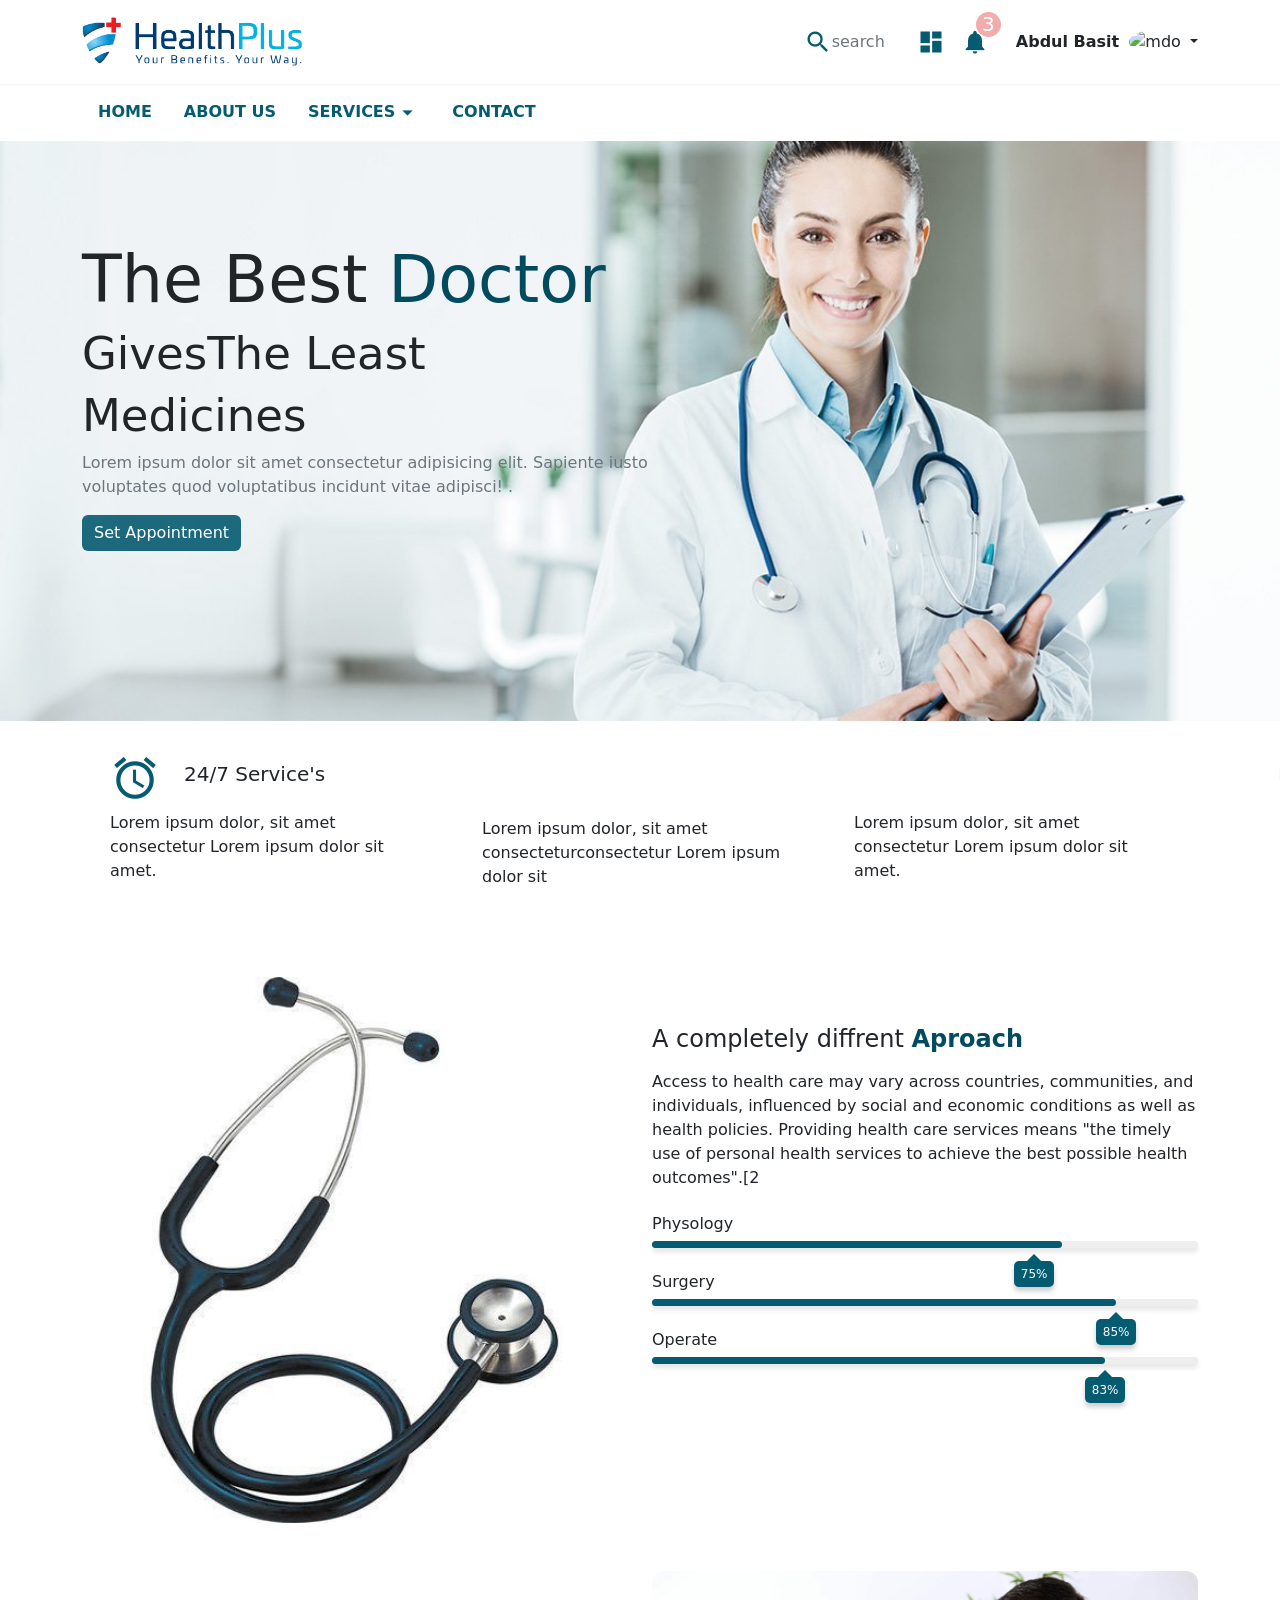
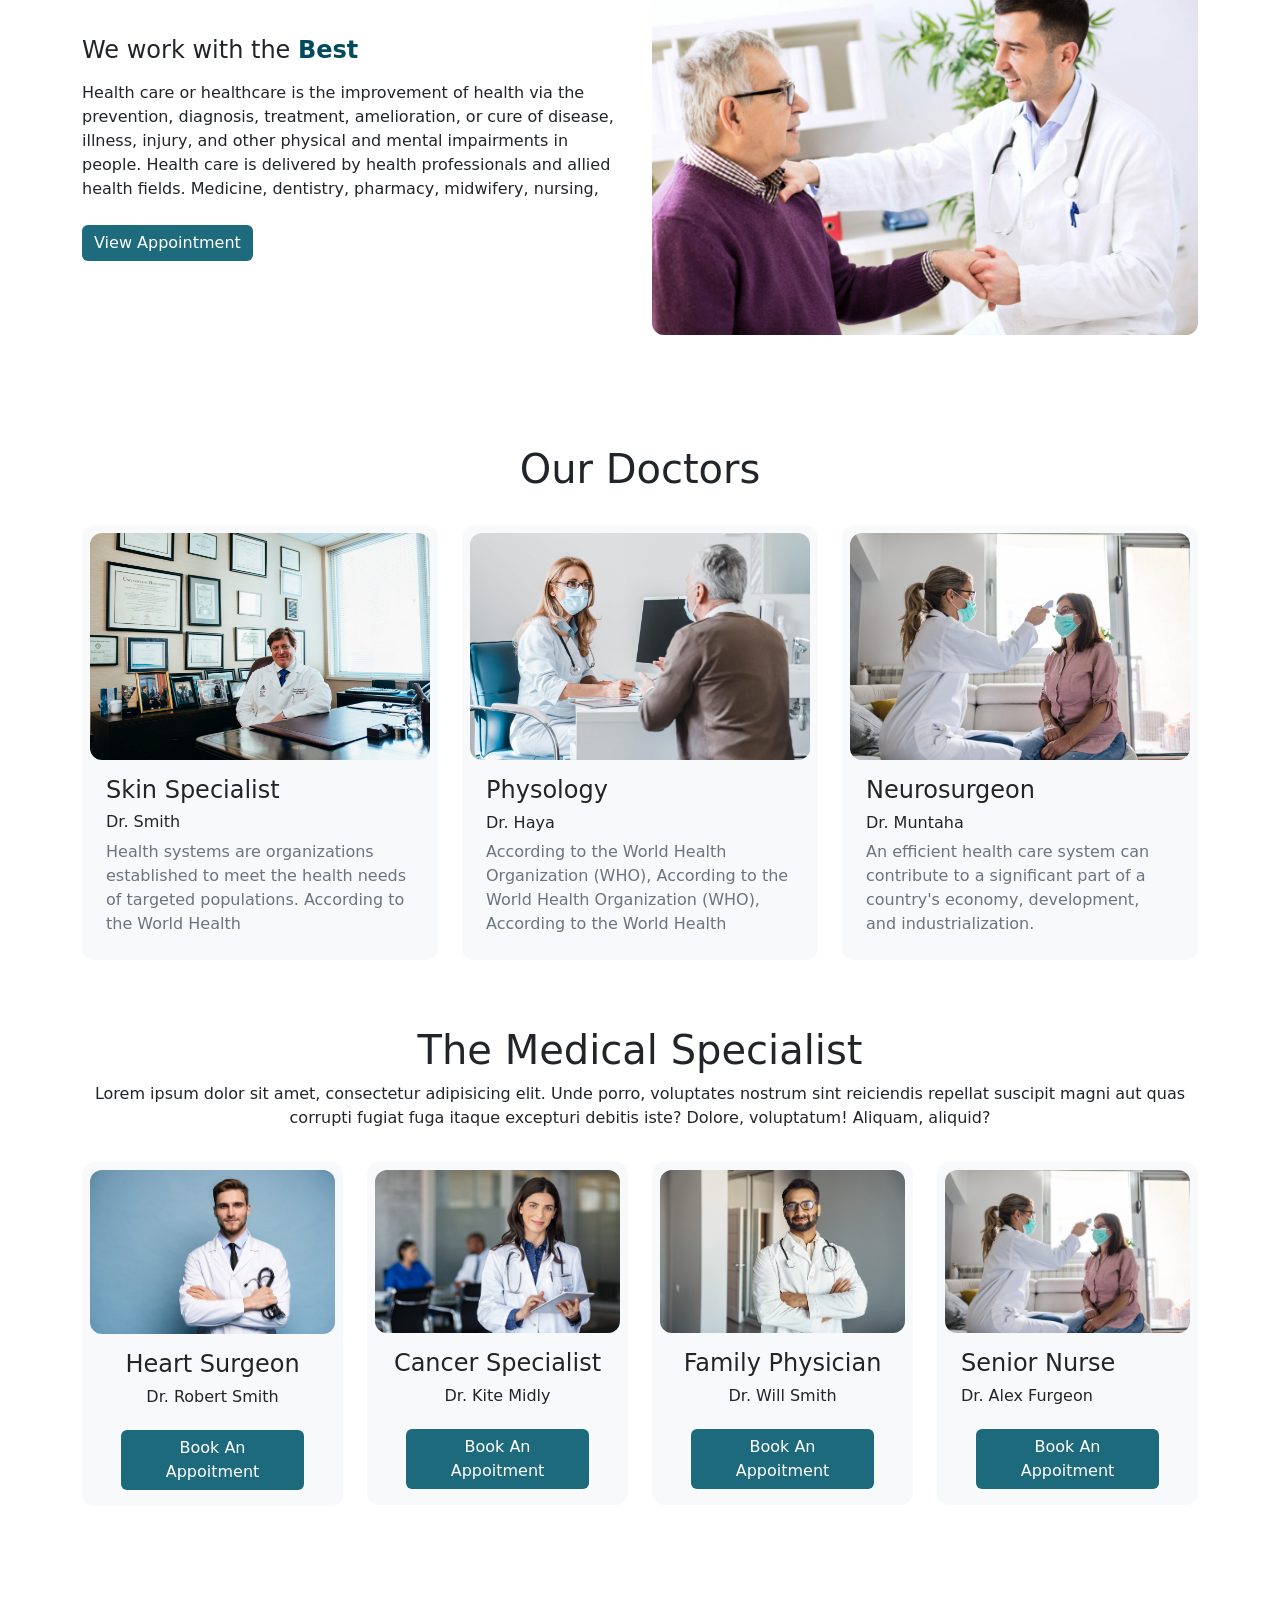
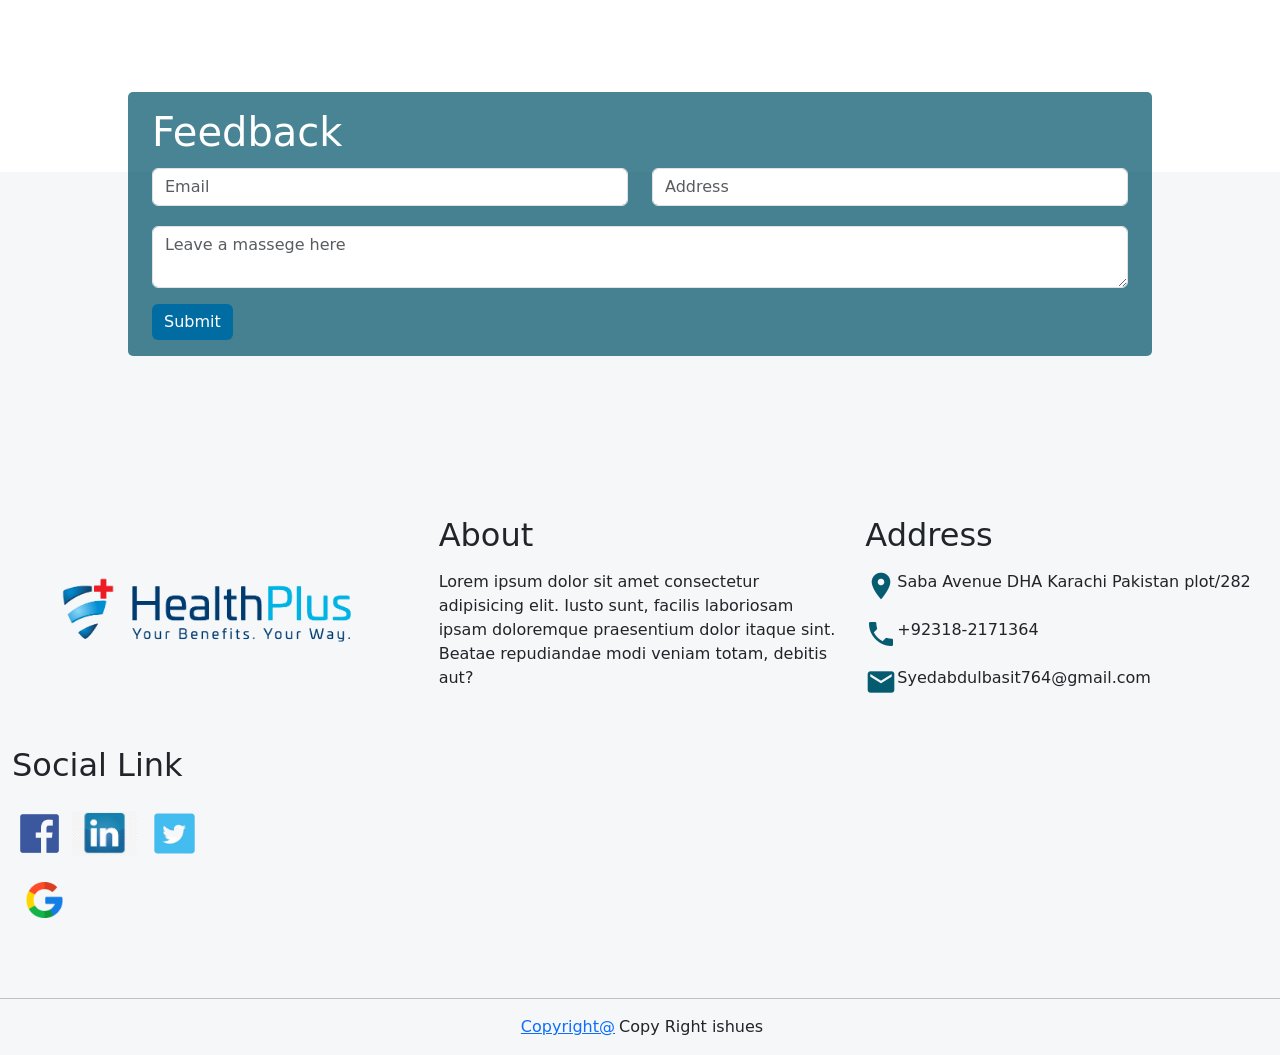
==== index.html @ 331c1147 "Add files via upload" ====
<!doctype html>
<html lang="en">

<head>
    <!-- Required meta tags -->
    <meta charset="utf-8">
    <meta name="viewport" content="width=device-width, initial-scale=1">
    <link rel="stylesheet" href="https://fonts.googleapis.com/icon?family=Material+Icons">
    <script src="https://ajax.googleapis.com/ajax/libs/jquery/3.6.0/jquery.min.js"></script>
    <!-- Bootstrap CSS -->
    <link href="https://cdn.jsdelivr.net/npm/bootstrap@5.0.2/dist/css/bootstrap.min.css" rel="stylesheet"
        integrity="sha384-EVSTQN3/azprG1Anm3QDgpJLIm9Nao0Yz1ztcQTwFspd3yD65VohhpuuCOmLASjC" crossorigin="anonymous">
    <link rel="stylesheet" href="css/index.css">
    <link rel="stylesheet" href="css/journal.css">
    <link rel="stylesheet" href="css/sidebar.css">


    <title>HealthPus</title>
    <style>
        .massege {
            position: fixed;
            /* right: 3px; */
            right: -100%;
            bottom: 3px;
            transition: 1.2s;
            box-shadow: 0 0 8px 1px rgba(0, 0, 0, 0.144);

        }
        .active{
            transition: 1.2s;
            right: 3px;
        }
       
     
        
        @media screen and (max-width: 550px) {
            .massege{
                display: none !important;
            }
            
        }
    </style>
</head>

<body>

    <div id="all_body" style="display: none;">

        <!-- notification Sidebar start -->

        <div style="z-index: 103100; top: 0%; opacity: 0.5; width: 100%; height: 100%; position: fixed; background-color: black; display: none;"
            id="overay"></div>

        <div id="mySidenav" class="sidenav">
            <div class="p-3">
                <div class="p-2 row px-0 ">
                    <div class="w-75 d-flex align-items-center">
                        <h5 class="my-0">Dr. Response Alert</h5>
                    </div>
                    <div class="w-25  d-flex  justify-content-end">
                        <i onclick="closeNav()" class="material-icons fs-3  text-secondary" style="cursor: pointer;"
                            title="Add new translation">
                            close
                        </i>
                    </div>
                </div>
                <hr>
                <div id="all_notification">


                </div>


            </div>

        </div>



        <!-- Notification sidebar end -->



        <div class="main-navbar">
            <header class="py-3 bg-white header-1">
                <div class="container">
                    <div class="row">
                        <div class="d-flex w-25 col-sm-2 align-items-center header_1 ">
                            <ul class="nav    justify-content-center mb-md-0">
                                <a href="index.html">
                                    <img src="img/logo.png" id="logo" width="230" alt="">
                                </a>
                            </ul>
                        </div>
                        <div class="w-75 justify-content-end align-items-center d-flex social-link ">
                            <ul class="nav nav-pills">
                                <li class="nav-item ">
                                    <a href="#" id="searching"
                                        class="mx-4 nav-linkd text-none d-flex align-items-center text-secondary">
                                        <i class="material-icons fs-3"> search</i>
                                        <input type="text" class="form-control"
                                            style="border: none; display: none; border-bottom: 1px solid rgba(0, 52, 68, 0.575); border-radius: 0px;"
                                            id="search" required>
                                        <span class="search-link">search</span>
                                    </a>
                                </li>
                                <li class="nav-item ">
                                    <a href="dashboard.html"
                                        class="nav-linkd mx-2  text-none d-flex align-items-center">
                                        <i class="material-icons fs-3">dashboard</i>
                                    </a>
                                </li>
                                <li class="nav-item ">
                                    <a href="#" onclick="openNav()"
                                        class="nav-linkd notifications r-border px-2 text-none d-flex align-items-center">
                                        <i class="material-icons  fs-3">notifications</i>
                                    </a>
                                </li>

                                <li class="nav-item ">
                                    <a href="#" class="nav-linkd r-border  text-none d-flex align-items-center">
                                    </a>
                                </li>
                            </ul>

                            <div class="dropdown text-end profile-img">
                                <a href="#" class="d-block link-dark text-decoration-none dropdown-toggle"
                                    id="dropdownUser1" data-bs-toggle="dropdown" aria-expanded="false">
                                    <strong class="user-name">Abdul Basit</strong>

                                    <img src="https://github.com/mdo.png" alt="mdo" width="38" height="38"
                                        class="rounded-circle">
                                </a>
                                <ul class="mt-3 dropdown-menu text-small" aria-labelledby="dropdownUser1">
                                    <li><a class="dropdown-item" href="#">Sign In</a></li>
                                    <li>
                                        <hr class="dropdown-divider">
                                    </li>
                                    <li><a class="dropdown-item" href="#">Sign out</a></li>
                                </ul>
                            </div>
                            <i class="material-icons fs-1 menu" data-bs-toggle="offcanvas"
                                data-bs-target="#offcanvasExample" aria-controls="offcanvasExample"
                                style="cursor: pointer; display: none;">menu</i>
                        </div>

                    </div>
                </div>
            </header>
        </div>

        <!-- Header 2 -->
        <div class="container " id="header_2">
            <header class="py-2 header-2 bg-white ">
                <ul class="nav">
                    <li class="nav-item"><a href="index.html" class="nav-link other-page">HOME</a></li>
                    <li class="nav-item"><a href="about.html" class="nav-link other-page">ABOUT US</a></li>
                    <ul class="mt-5 d-block dropdown-menu service-drop text-small" style=" margin: 10px 201px; ">
                        <li><a class="dropdown-item d-flex service-1" href="#">
                                <i class=" material-icons arrow_drop_down mx-2">support_agent</i> Customer Support
                            </a>
                        </li>
                        <li class="my-2"><a class="dropdown-item d-flex service-1" href="#">
                                <i class=" material-icons arrow_drop_down mx-2">diversity_3</i> Training
                            </a>
                        </li>
                        <li>
                            <hr class="dropdown-divider">
                        </li>
                        <li class="my-2"><a class="dropdown-item d-flex service-1" href="#">
                                <i class=" material-icons arrow_drop_down mx-2">bloodtype</i> Our Treatment
                            </a>
                        </li>
                    </ul>
                    <li class="nav-item" id="services"><a href="services.html"
                            class="nav-link d-flex other-page">SERVICES
                            <i class=" material-icons arrow_drop_down">arrow_drop_down</i>
                        </a></li>
                    <li class="nav-item"><a href="contact.html" class="nav-link other-page">CONTACT</a></li>
                </ul>
            </header>
        </div>
        <!-- header-2 -->



        <!-- Modal -->






          <!-- meassege -->

    <div class="card text-start massege" style="z-index: 10000; width: 495px;">
        <div class="d-flex">
            <div class="card-body">
                <div class="d-flex">
                <h4 class="w-75">Welcome.! Abdul Basit</h4>
                <i class="material-icons w-25   text-end fs-2" id="remove" style="width: 20%; cursor: pointer;">close</i>
            </div>
                <div class="d-flex my-2">
                    <h4 class="card-title " style="width: 80%;">Need help selecting a Company?</h4>
                </div>
                <p class="card-text w-75">Tell us about your project and get
                    introduced to the best companies
                    for your needs.</p>
                    <a href="services.html" class="text-decoration-none">
                <button type="button" class="d-flex get_start align-items-center btn py-0 btn-primary" >Get Started <i
                        class="material-icons text-white fs-1" >navigate_next</i></button>
                    </a>
            </div>
            <img src="img/side_dr.png" class="position-absolute"
                style="z-index: -1; bottom: 0; right: 0;" width="280" height="200" alt="">
        </div>
    </div>


    <!-- massege -->







        <!-- Offcanvas Side Bar-->
        <div class="offcanvas offcanvas-start p-0 m-0"
            style="background: white !important; width: auto; z-index: 100000 !important;" tabindex="-1"
            id="offcanvasExample" aria-labelledby="offcanvasExampleLabel">
            <!-- <div class="offcanvas-body"> -->
            <div class="offcanvas-body d-flex flex-column flex-shrink-0 m-0 text-white p-0" style="width: 280px;">

                <div class="d-flex flex-column flex-shrink-0 p-3   bg-white"
                    style="width: 280px;  height: 100vh !important;">
                    <a href="/" class="d-flex align-items-center mb-3 link-dark text-decoration-none">
                        <svg class="" width="40" height="32">
                            <use xlink:href="#bootstrap"></use>
                        </svg>
                        <img src="img/logo.png" width="200" alt="">
                    </a>
                    <hr class="bg-dark mt-0">
                    <ul class="nav nav-pills flex-column mb-auto">
                        <li class="nav-item">
                            <a href="index.html" class="d-flex align-items-center my-3 nav-link side-link link-dark"
                                aria-current="page">
                                <svg class="bi me-2" width="16" height="16">
                                    <use xlink:href="#home"></use>
                                </svg>
                                <i class="material-icons fs-2">home</i><span class="mx-3"> Home</span>
                            </a>
                        </li>
                        <li>
                            <a href="about.html" class="d-flex align-items-center my-3 nav-link side-link link-dark">
                                <svg class="bi me-2" width="16" height="16">
                                    <use xlink:href="#speedometer2"></use>
                                </svg>
                                <i class="material-icons fs-2">dashboard</i> <span class="mx-3">About Us</span>
                            </a>
                        </li>
                        <li>
                            <a href="services.html" class="d-flex align-items-center my-3 nav-link side-link link-dark">
                                <svg class="bi me-2" width="16" height="16">
                                    <use xlink:href="#table"></use>
                                </svg>
                                <i class="material-icons fs-2">note_alt</i> <span class="mx-3">Services</span>
                            </a>
                        </li>
                        <li>
                            <a href="contact.html" class="d-flex align-items-center my-3 nav-link side-link link-dark">
                                <svg class="bi me-2" width="16" height="16">
                                    <use xlink:href="#grid"></use>
                                </svg>
                                <i class="material-icons fs-2">support_agent</i> <span class="mx-3">Contact</span>
                            </a>
                        </li>


                    </ul>
                    <hr class="bg-dark">
                    <div class="dropdown">
                        <a href="#" class="d-flex align-items-center link-dark text-decoration-none dropdown-toggle"
                            id="dropdownUser2" data-bs-toggle="dropdown" aria-expanded="false">
                            <img src="https://github.com/mdo.png" alt="" width="32" height="32"
                                class="rounded-circle me-2">
                            <strong>Abdul Basit</strong>
                        </a>
                        <ul class="dropdown-menu text-small shadow" aria-labelledby="dropdownUser2">
                            <li><a class="dropdown-item" href="#">Sign in</a></li>
                            <li>
                                <hr class="dropdown-divider">
                            </li>
                            <li><a class="dropdown-item" href="#">Sign out</a></li>
                        </ul>
                    </div>
                </div>

            </div>

        </div>







        <!-- <div class="container"> -->
        <div id="home-banner" class="d-flex ">
            <!-- <img src="img/home-bg.png" class="w-100" alt=""> -->
            <div class="container">
                <div class="w-50 mt-5  position-absolute text-heading">
                    <h1>The Best <span>Doctor</span></h1>
                    <h2>GivesThe Least</h2>
                    <h2>Medicines</h2>
                    <p class="text-secondary">Lorem ipsum dolor sit amet consectetur adipisicing elit. Sapiente iusto
                        voluptates quod
                        voluptatibus incidunt vitae adipisci! .</p>
                    <a href="appointment.html">
                        <button class="btn btn-primary">Set Appointment</button>
                    </a>
                </div>
            </div>
        </div>



        <!-- Services Suggested -->
        <div class="container">
            <div class="row py-3 m-0">
                <div class="col-md-4">
                    <div class="card p-3 text-start">
                        <div class="d-flex align-items-center ">
                            <i class="material-icons ">alarm</i>
                            <h5 class="mx-4">24/7 Service's</h5>
                        </div>
                        <p class="card-text my-2">Lorem ipsum dolor, sit amet consectetur Lorem ipsum dolor sit amet.
                        </p>
                    </div>
                </div>
                <div class="col-md-4">
                    <div class="card p-3 text-start">
                        <div class="d-flex align-items-center ">
                            <i class="material-icons ">medical_services</i>
                            <h5 class="mx-4">Care Service's</h5>
                        </div>
                        <p class="card-text my-2">Lorem ipsum dolor, sit amet consecteturconsectetur Lorem ipsum dolor
                            sit
                        </p>

                    </div>
                </div>
                <div class="col-md-4">
                    <div class="card p-3 text-start">
                        <div class="d-flex align-items-center ">
                            <i class="material-icons ">vaccines</i>
                            <h5 class="mx-4">Emergancy</h5>
                        </div>
                        <p class="card-text my-2">Lorem ipsum dolor, sit amet consectetur Lorem ipsum dolor sit amet.
                        </p>
                    </div>
                </div>
            </div>



            <!-- 2nd Heading page` -->
            <div class="row my-5">
                <div class="col-md-6">
                    <img src="img/tool_1.jpg" width="100%" alt="">
                </div>
                <div class="col-md-6 my-auto mt-5">
                    <h4>A completely diffrent <b style="color: rgb(2, 75, 94);">Aproach</b></h4>
                    <p class="my-3">Access to health care may vary across countries, communities, and individuals, influenced by social and economic conditions as well as health policies. Providing health care services means "the timely use of personal health services to achieve the best possible health outcomes".[2</p>

                    <!-- Bar_1 -->
                    <h6 class="mt-4">Physology</h6>
                    <div class="progress-container " data-percentage='70'>
                        <div class="progress"></div>
                        <div class="percentage">75%</div>
                    </div>

                    <!-- Bar_2 -->
                    <h6 class="mt-4">Surgery</h6>
                    <div class="progress-container" data-percentage='70'>
                        <div class="progress progress-1"></div>
                        <div class="percentage percentage-1">85%</div>
                    </div>

                    <!-- Bar_3 -->
                    <h6 class="mt-4">Operate</h6>
                    <div class="progress-container progress-3" data-percentage='70'>
                        <div class="progress progress-2"></div>
                        <div class="percentage percentage-2">83%</div>
                    </div>

                </div>
            </div>


            <div class="row my-3">
                <div class="col-md-6 my-auto">
                    <h4>We work with the <b style="color: rgb(2, 75, 94);">Best</b></h4>
                    <p class="my-3">Health care or healthcare is the improvement of health via the prevention, diagnosis, treatment, amelioration, or cure of disease, illness, injury, and other physical and mental impairments in people. Health care is delivered by health professionals and allied health fields. Medicine, dentistry, pharmacy, midwifery, nursing, </p>
                    <button type="button" class="btn btn-primary my-2">View Appointment</button>
                </div>
                <div class="col-md-6">
                    <img src="img/img_1.jpg" class="border-radius" width="100%" alt="">
                </div>
            </div>


            <!-- Our Doctor Section Card -->
            <div style="margin-top: 110px;">
                <div class="mt-5 mb-3">
                    <h1 class="text-center">Our Doctors</h1>
                </div>
                <div class="row">
                    <div class="col-md-4">
                        <div class="card my-3 text-start border-radius p-2  bg-light">
                            <img class="card-img-top border-radius" src="img/doctor-1.jpeg" alt="Title">
                            <div class="card-body">
                                <h4 class="card-title">Skin Specialist</h4>
                                <h6>Dr. Smith</h6>
                                <p class="card-text p-0 m-0 text-secondary">Health systems are organizations established to meet the health needs of targeted populations. According to the World Health</p>

                            </div>
                        </div>
                    </div>

                    <div class="col-md-4">
                        <div class="card my-3 text-start border-radius p-2  bg-light">
                            <img class="card-img-top border-radius" src="img/doctor-2.jpeg" alt="Title">
                            <div class="card-body">
                                <h4 class="card-title">Physology</h4>
                                <h6>Dr. Haya</h6>
                                <p class="card-text p-0 m-0 text-secondary"> According to the World Health Organization (WHO), According to the World Health Organization (WHO), According to the World Health </p>

                            </div>
                        </div>
                    </div>

                    <div class="col-md-4">
                        <div class="card my-3 text-start border-radius p-2  bg-light">
                            <img class="card-img-top border-radius" src="img/doctor-3.jpeg" alt="Title">
                            <div class="card-body">
                                <h4 class="card-title">Neurosurgeon</h4>
                                <h6>Dr. Muntaha</h6>
                                <p class="card-text p-0 m-0 text-secondary">An efficient health care system can contribute to a significant part of a country's economy, development, and industrialization.  </p>
                            </div>
                        </div>
                    </div>


                </div>
            </div>
            <!-- Services Suggested -->

            <!-- About Us -->




            <!-- Our Doctor Section Card -->
            <div style="margin-top: 50px;">
                <div class="mt-5 mb-3">
                    <h1 class="text-center">The Medical Specialist</h1>
                    <p class="text-center">Lorem ipsum dolor sit amet, consectetur adipisicing elit. Unde porro,
                        voluptates
                        nostrum sint reiciendis repellat suscipit magni aut quas corrupti fugiat fuga itaque excepturi
                        debitis iste? Dolore, voluptatum! Aliquam, aliquid?</p>
                </div>
                <div class="row  mt-0">
                    <div class="col-lg-3">
                        <div class="card my-3 text-start border-radius p-2  bg-light">
                            <img class="card-img-top border-radius" src="img/doctor-4.jpeg" alt="Title">
                            <div class="card-body text-center">
                                <h4 class="card-title">Heart Surgeon</h4>
                                <h6>Dr. Robert Smith</h6>
                            </div>
                            <div class="text-center mb-2">
                                <a href="appointment.html">
                                    <button type="button" class="btn btn-primary w-75">Book An Appoitment</button>
                                </a>
                            </div>
                        </div>
                    </div>

                    <div class="col-lg-3">
                        <div class="card my-3 text-start border-radius p-2  bg-light">
                            <img class="card-img-top border-radius" src="img/doctor-5.jpeg" alt="Title">
                            <div class="card-body text-center">
                                <h4 class="card-title">Cancer Specialist</h4>
                                <h6>Dr. Kite Midly</h6>
                            </div>
                            <div class="text-center mb-2">
                                <a href="appointment.html">
                                    <button type="button" class="btn btn-primary w-75">Book An Appoitment</button>
                                </a>
                            </div>
                        </div>
                    </div>

                    <div class="col-lg-3">
                        <div class="card my-3 text-start border-radius p-2  bg-light">
                            <img class="card-img-top border-radius" src="img/doctor-6.jpeg" alt="Title">
                            <div class="card-body text-center">
                                <h4 class="card-title">Family Physician</h4>
                                <h6>Dr. Will Smith</h6>
                            </div>
                            <div class="text-center mb-2">
                                <a href="appointment.html">
                                    <button type="button" class="btn btn-primary w-75">Book An Appoitment</button>
                                </a>
                            </div>
                        </div>
                    </div>

                    <div class="col-lg-3">
                        <div class="card my-3 text-start border-radius p-2  bg-light">
                            <img class="card-img-top border-radius" src="img/doctor-3.jpeg" alt="Title">
                            <div class="card-body">
                                <h4 class="card-title">Senior Nurse</h4>
                                <h6>Dr. Alex Furgeon</h6>
                            </div>
                            <div class="text-center mb-2">
                                <a href="appointment.html">
                                    <button type="button" class="btn btn-primary w-75">Book An Appoitment</button>
                                </a>
                            </div>
                        </div>
                    </div>

                </div>
            </div>
            <!-- Services Suggested -->


        </div>



        <!-- footer -->

        <footer>
            <div class=" px-0 py-0 mt-5 bg-light footer" id="hanging-icons">
                <div id="feedback">
                    <div class="card feedback text-start  px-2">
                        <div class="card-body">
                            <h1 class="text-white">Feedback</h1>
                            <form>
                                <div class="mb-3 row">
                                    <div class="col-sm-6">

                                        <input type="email" class="my-1 form-control" placeholder="Email"
                                            id="exampleInputEmail1" aria-describedby="emailHelp">
                                    </div>
                                    <div class="col-sm-6">

                                        <input type="email" class="my-1 form-control" placeholder="Address"
                                            id="exampleInputEmail1" aria-describedby="emailHelp">
                                    </div>

                                </div>
                                <div class="mb-3">
                                    <textarea class="form-control" placeholder="Leave a massege here"
                                        id="floatingTextarea"></textarea>
                                </div>

                                <button type="submit" class="btn btn-primary"
                                    style="background-color: rgb(1, 108, 161);">Submit</button>
                            </form>
                        </div>
                    </div>
                </div>
                <div class="row g-4 m-0 py-5 row-cols-1 row-cols-lg-3">
                    <div class="col-md-3 d-flex align-items-center justify-content-center">
                        <div class=" text-center">
                            <img src="img/logo.png" width="75%" alt="">
                        </div>
                    </div>

                    <div class="col-md-3  d-flex align-items-start">
                        <div class="">
                            <h2 class="py-2">About</h2>
                            <p>Lorem ipsum dolor sit amet consectetur adipisicing elit. Iusto sunt, facilis laboriosam
                                ipsam
                                doloremque praesentium dolor itaque sint. Beatae repudiandae modi veniam totam, debitis
                                aut?
                            </p>
                        </div>
                    </div>
                    <div class="col-md-3 d-flex align-items-start">

                        <div class="">
                            <h2 class="py-2">Address</h2>
                            <p class="d-flex "><i class="material-icons fs-2 ">location_on</i> Saba Avenue
                                DHA Karachi Pakistan plot/282</p>
                            <p class="d-flex "><i class="material-icons fs-2 ">call</i> +92318-2171364</p>
                            <p class="d-flex "><i class="material-icons fs-2 ">mail</i>Syedabdulbasit764@gmail.com</p>
                        </div>
                    </div>
                    <div class="col-md-3 d-flex align-items-start">

                        <div class="">
                            <h2 class="py-2">Social Link</h2>
                            <div>
                                <a class="text-decoration-none" href="https://www.facebook.com">
                                    <img src="img/facebook.png" width="55" alt="">
                                </a>
                                <a class="text-decoration-none" href="https://www.facebook.com">
                                    <img src="img/link.png" width="65" alt="">
                                </a>
                                <a class="text-decoration-none" href="https://www.facebook.com">
                                    <img src="img/twitter.png" width="65" alt="">
                                </a>
                            </div>
                            <div class="my-3">

                                <a class="text-decoration-none" href="https://www.facebook.com">
                                    <img src="img/google.png" width="65" alt="">
                                </a>
                            </div>
                        </div>
                    </div>
                </div>
                <hr>
                <div class="container d-flex align-items-center justify-content-center">
                    <a href="" class="mb-3 mx-1 d-flex align-items-center justify-content-center">
                        Copyright@
                    </a>

                    <p>Copy Right ishues</p>
                </div>
            </div>
        </footer>

    </div>

    <div class="spinner">
        <div class="spinner-border text-info" role="status">
        </div>
        <!-- <span class="fs-5 text-secondary mx-2">Loading...</span> -->
    </div>


    <script src="script/sidebar.js"></script>

    <!-- Option 1: Bootstrap Bundle with Popper -->
    <script src="https://cdn.jsdelivr.net/npm/bootstrap@5.0.2/dist/js/bootstrap.bundle.min.js"
        integrity="sha384-MrcW6ZMFYlzcLA8Nl+NtUVF0sA7MsXsP1UyJoMp4YLEuNSfAP+JcXn/tWtIaxVXM"
        crossorigin="anonymous"></script>
    <script src="script/navbar.js"></script>


</body>


<script>


    setInterval(() => {
        $('.spinner').hide();
        $('#all_body').show();
    }, 900);

    let obj = [
        {
            subject: 'Science of Sleep',
            date: 'Today',
            dsc: `how it determines our mental and physical health. It explores the neuroscience of sleep and
                            cultural, social, and political aspects of how people view sleep and are affected by sleep.`
        },
        {
            subject: 'Dosage Use',
            date: '20/08/2022',
            dsc: `
                            The dose of this medicine will be different for different patients. Follow your doctor's orders or the directions on the label. The following information includes only the average doses`
        },
        {
            subject: 'Body Pain',
            date: '25/05/2022',
            dsc: `  Take this medication by mouth as directed by your doctor, usually every 6 hours. If you have stomach upset while taking this medication, take it with food or milk.`
        }
    ]


    let counter = 1;
    for (let i = 0; i < obj.length; i++) {
        const element = obj[i];



        let notification_html = `
    <div class="mt-3" id='noti-${counter}'>
                <div  class="border text-left w-100 radius-10 notification-card my-2" >
                    <div class="">
                        <div class="row px-3 mt-2  text-secondary" style="font-size: 18px !important;">
                            <div class="w-75">
                                <small class="">${element.subject}</small>
                            </div>

                            <div class="w-25  d-flex justify-content-end align-items-center">


                                <i class="material-icons mk-pointer" id='noti1-${counter}' style="font-size: 18px;">cancel</i>
                            </div>
                        </div>
                        <small class="mx-3 mt-1 font-size text-secondary">${element.date}</small>
                    </div>
                    <div class="card-body py-3 pt-2 my-0">
                        <p class="card-text" style="    font-size: 12px !important;">${element.dsc}
                        </p>
                        <p class='m-0 p-0'>Go to page</p>
                    </div>
                </div>
            </div>
    
    `

        document.getElementById('all_notification').innerHTML += notification_html

        counter++;
    }

    let inter = setInterval(() => {
    $('.massege').addClass('active')
}, 5000    );
$('#remove').click(function () {
    $('.massege').removeClass('active')
    clearInterval(inter)
})


    $('#searching').click(function () {
        $('#search').show(150);
    });


</script>

</html>
---- css/index.css ----
.color{
    background-color:rgba(0, 44, 54, 0.753) ;
    color: rgba(1, 53, 66, 0.753);
}
.nav-linked{
    text-decoration: none;
}

 .main-navbar{
    position: sticky;
    top: -0px;
    z-index: 10000 !important;
    transition: 0.2s;
    box-shadow: 0 0 2px 1px rgb(243, 240, 240);
}

#header_3{
    position: sticky;
    top: 60px;
    /* z-index: 10000 !important; */
    transition: 0.2s;
}




.text-none{
    text-decoration: none !important;
}

.user-name{
    margin-left: 19px;
    margin-right: 5px;
}
.material-icons{
    color: rgb(5, 91, 112);
    font-size: 50px;
}
.dropdown-item:active{
    background-color: rgba(5, 91, 112, 0.753);
}
.header-2 ul{
    display: flex;
    /* justify-content: space-evenly !important; */
}

.arrow_drop_down{
    font-size: 25px;
}


.other-page{
    color: rgb(5, 91, 112) !important;
    font-weight: 600;
}

.service-drop{
    border-top: 5px solid rgb(5, 91, 112);
    visibility: hidden;
}
.service-1:active .material-icons{
    color: rgb(2, 36, 44);
}


.header-had{
    color: rgb(5, 7, 7);
}
.dropdown{
    z-index: 1000000 !important;
}


/* home banner css */


#home-banner{
    height: 580px;
    /* background: url(linear-gradient(white, rgba(255, 255, 255, 0) ../img/home-bg.png) no-repeat center; */
    background: url(../img/home-bg.png) no-repeat center;
    background-size: cover;
}
#home-banner div h1 span{
    color:  rgb(2, 75, 94);
    font-size: 65px;
}
#home-banner div h1 {
    /* color:  rgb(2, 75, 94); */
    font-size: 65px;
}
#home-banner div h2 {
    /* color:  rgb(2, 75, 94); */
    font-size: 45px;
}
.text-heading{
    margin-top: 100px !important;
}
.btn-primary{
    background-color: rgba(5, 91, 112, 0.897);
    border: none;
}
.btn-primary:hover{
    background-color: rgb(5, 91, 112);
}
.btn-primary:focus{
    background-color: rgb(5, 91, 112);
    box-shadow: 0 0 0 3px rgba(5, 91, 112, 0.356) !important;
}



/* card css */
.card{
    border: none;
}


/* progress bar css` */

.progress-container {
    box-shadow: 0 4px 5px rgb(0, 0, 0, 0.1)
  }
  
  .progress-container, .progress {
    background-color: #eee;
    border-radius: 5px;
    position: relative;
    height: 7px;
    width: 100%
  }
  
  .progress {
    background-color: rgb(5, 91, 112);
    width: 75%;
    transition: width 0.4s linear;
  }
  
  .percentage {
    background-color: rgb(5, 91, 112);
    border-radius: 5px;
    box-shadow: 0 4px 5px rgb(0, 0, 0, 0.2);
    color: #fff;
    font-size: 12px;
    padding: 4px;
    position: absolute;
    top: 20px;
    left: 70%;
    transform: translateX(-50%);
    width: 40px;
    text-align: center;
    transition: left 0.4s linear;
  }

  .percentage-1{
    /* width: 85%; */
    left: 85%;
  }
  .progress-1{
    width: 85%;
  }

  .percentage-2{
    /* width: 85%; */
    left: 83%;
  }
  .progress-2{
    width: 83%;
  }
  
  .percentage::after {
    background-color: rgb(5, 91, 112);
    content: '';
    position: absolute;
    top: -5px;
    left: 50%;
    transform: translateX(-50%) rotate(45deg);
    height: 10px;
    width: 10px;
    z-index: -1;
  }


  /* our doctor css */
  .see-detail{
      text-decoration: none;
      color: rgb(2, 75, 94);
  }
  .see-detail:hover{
    text-decoration: none;
    color: rgba(2, 76, 94, 0.795);
  }
  .see-detail i{
      font-size: 25px;
      color: rgba(2, 76, 94, 0.795);
  }

  /* .video css */






/* navbr media querry */
@media screen and (max-width: 993px) {
    .menu{
        display: block !important;
        font-size: 50px !important;
    }
    #header_2{
        display: none !important;
    }
    .header_1{
        flex-wrap: nowrap;
    }
    .profile-img{
        display: none !important;
    }
    .r-border{
        border-right: none;
    }
}

@media screen  and (max-width: 603px){
    .text-heading{
        width: 100% !important;
        /* background-color: red; */
    }
    .text-heading h1{
        font-size: 35px !important
       }
       .text-heading h1 span{
        font-size: 35px !important
       }
       .text-heading h2{
        font-size: 35px !important
       }
}

@media screen and (max-width: 800px) {
    #logo{
        width: 200px;
        /* height: 100px; */
    }
}

@media screen and (max-width: 575px) {

  .bg-success{
      width: 80%;
  }
  .search-link{
      display: none;
  }
  #logo{
    width: 150px !important;
    /* height: 100px; */
}
}
---- css/journal.css ----
.border-radius{
    border-radius: 12px;
}
.font-size{
    font-size: 10px;
}
.color{
    background-color:rgba(0, 44, 54, 0.753) ;
    color: rgba(1, 53, 66, 0.753);
}
.nav-linked{
    text-decoration: none;
}

 .main-navbar{
    position: sticky;
    top: -0px;
    z-index: 10000 !important;
    transition: 0.2s;
    box-shadow: 0 0 2px 1px rgb(243, 240, 240);
}

#header_3{
    position: sticky;
    top: 60px;
    /* z-index: 10000 !important; */
    transition: 0.2s;
}




.text-none{
    text-decoration: none !important;
}

.user-name{
    margin-left: 19px;
    margin-right: 5px;
}
.material-icons{
    color: rgb(5, 91, 112);
    font-size: 50px;
}
.dropdown-item:active{
    background-color: rgba(5, 91, 112, 0.753);
}
.header-2 ul{
    display: flex;
    /* justify-content: space-evenly !important; */
}

.arrow_drop_down{
    font-size: 25px;
}


.other-page{
    color: rgb(5, 91, 112) !important;
    font-weight: 600;
}

.service-drop{
    border-top: 5px solid rgb(5, 91, 112);
    visibility: hidden;
}
.service-1:active .material-icons{
    color: rgb(2, 36, 44);
}


.header-had{
    color: rgb(5, 7, 7);
}
.dropdown{
    z-index: 1000000 !important;
}

/* Side bar css */

.nav-link{
    font-weight: 600;
}

.side-link:focus{
    background-color: rgba(5, 91, 112, 0.548) !important;
    color: white;
}
.side-link:hover{
    background-color: rgba(128, 128, 128, 0.281);
}
.color-1{
    color: rgb(2, 75, 92);
}

.btn-primary{
    background-color: rgba(5, 91, 112, 0.897);
    border: none;
}
.btn-primary:hover{
    background-color: rgb(5, 91, 112);
}
.btn-primary:focus{
    background-color: rgb(5, 91, 112);
    box-shadow: 0 0 0 3px rgba(5, 91, 112, 0.356) !important;
}

.spinner{
    height: 100vh;
    width: 100%;
    display: flex;
    justify-content: center;
    align-items: center;
}

#search:focus{
    box-shadow: 0 0 0 0;
}

.spinner .spinner-border{
   color: rgb(5, 91, 112) !important;
}

/* footer css */
.footer{
    margin-top: 250px !important;
    background-color: rgba(242, 245, 247, 0.76) !important;
}
#feedback {
    position: relative;
    bottom: 80px; 
    
}
.feedback{
    border-radius: 0px;
}
#feedback .card{
    background-color: rgba(0, 84, 105, 0.719) !important;
    width: 80%;
    margin: 0 auto;
    border-radius: 5px;
}

.notifications::after{
    content: '3';
    width: 25px;
    margin-bottom: 35px;
    display: flex;
    align-items: center;
    justify-content: center;
    border-radius: 50%;
    margin-left: 15px;
    height: 25px;
    background-color: rgba(230, 81, 81, 0.473);
    position: absolute;
    /* right: 0; */

    font-size: 20px;
    color: rgb(255, 255, 255);
    font-weight: 500;
    
}

/* navbr media querry */
@media screen and (max-width: 993px) {
    .menu{
        display: block !important;
        font-size: 50px !important;
    }
    #header_2{
        display: none !important;
    }
    .header_1{
        flex-wrap: nowrap;
    }
    .profile-img{
        display: none !important;
    }
    .r-border{
        border-right: none;
    }
}

@media screen and (max-width: 800px) {
    #logo{
        width: 200px;
        /* height: 100px; */
    }
}

@media screen and (max-width: 575px) {

  .bg-success{
      width: 80%;
  }
  .search-link{
      display: none;
  }
  #logo{
    width: 150px !important;
    /* height: 100px; */
}
}

@media screen and (max-width: 768px) {
    #searching{
        display: none !important;
    }
}
---- css/sidebar.css ----
.sidenav {
  height: 100%;
  z-index: 100000000 !important;
  width: 0;
  position: fixed;
  z-index: 10000;
  top: 0;
  right: 0;
  background-color: rgb(255, 255, 255);
  overflow-x: hidden;
  transition: 0.3s;
}

.sidenav a {
  padding: 8px 8px 8px 32px;
  text-decoration: none;
  font-size: 25px;
  color: #818181;
  display: block;
}

.sidenav a:hover {
  color: #f1f1f1;
}

.sidenav .closebtn {
  position: absolute;
  top: 0;
  right: 25px;
  font-size: 36px;
  margin-left: 50px;
}

@media screen and (max-height: 450px) {
  .sidenav {
    padding-top: 15px;
  }
  .sidenav a {
    font-size: 18px;
  }
}

.radius-10 {
  border-radius: 10px;
}

.mk-pointer {
  cursor: pointer;
}

.notification-card {
  transition-duration: 0.25s;
}

.notification-card:hover {
  transition-duration: 0.25s;
  background-color: #fafafa;
  cursor: pointer;
}
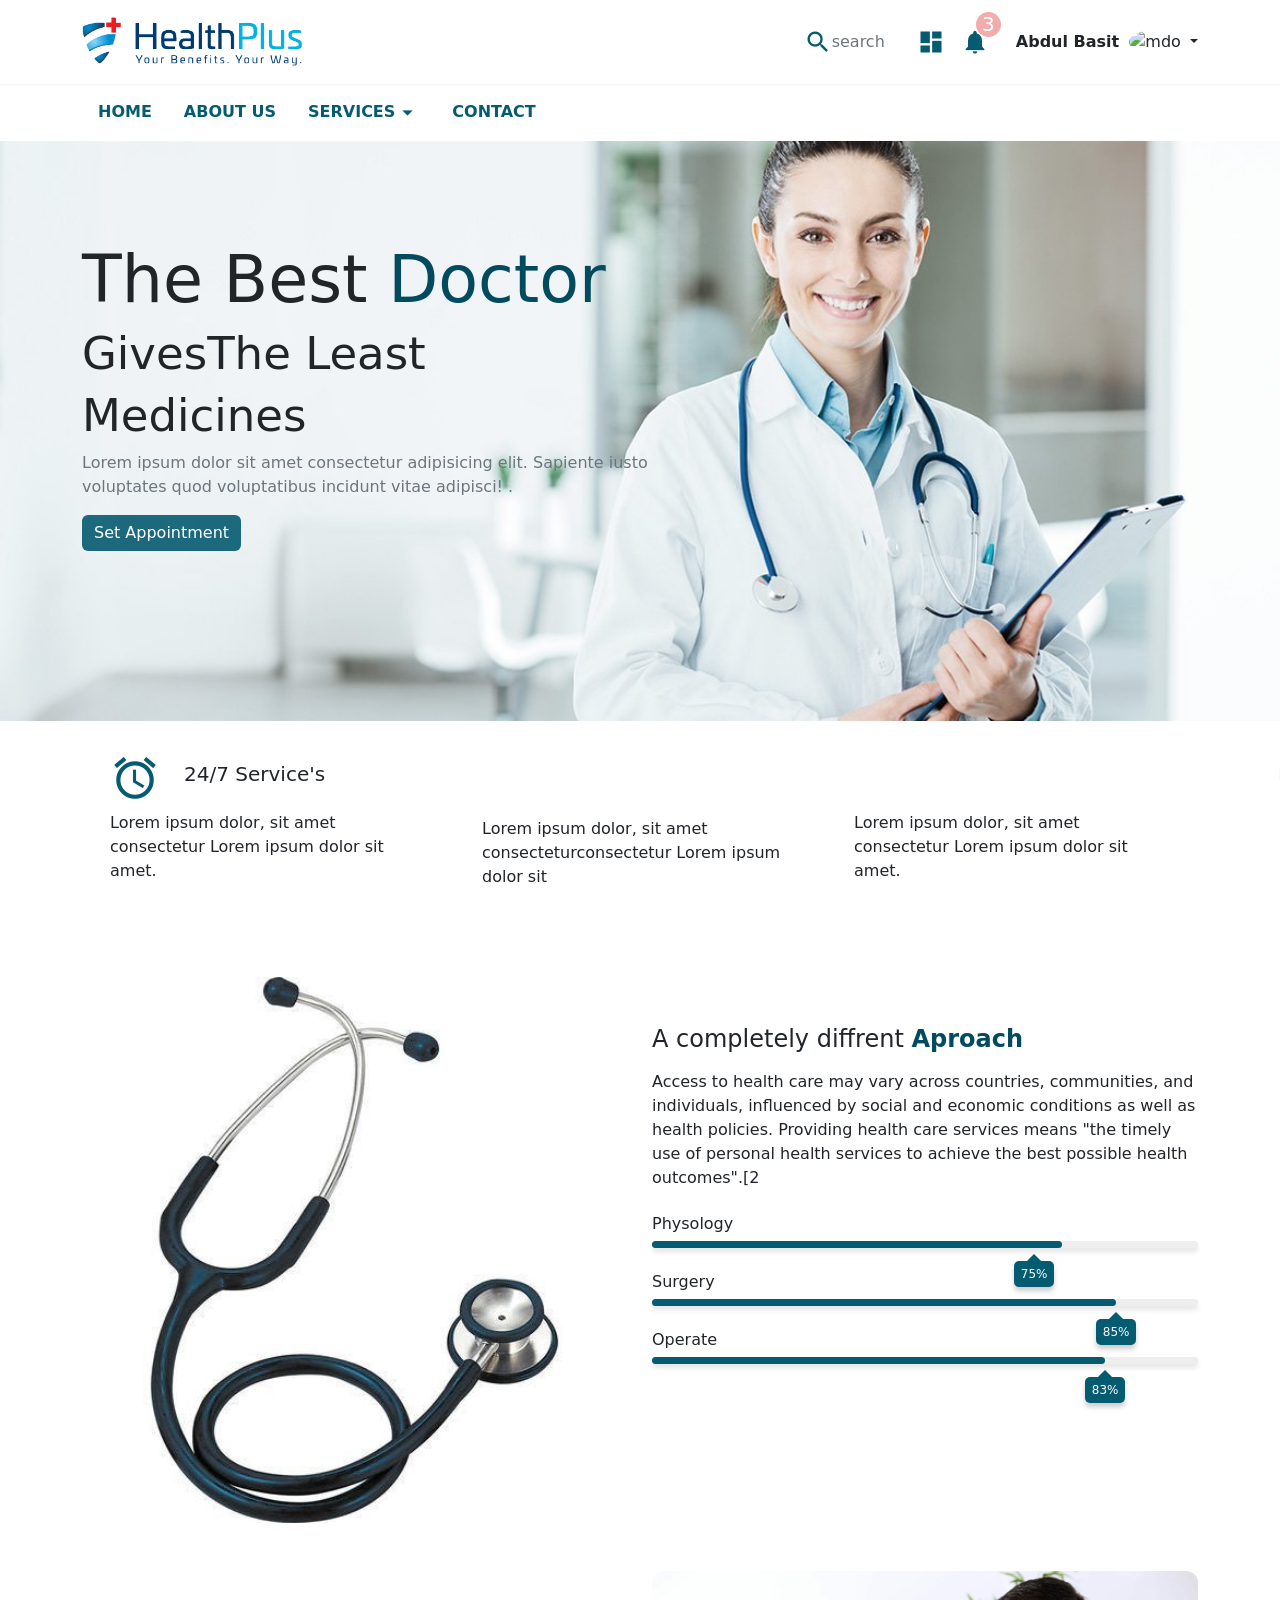
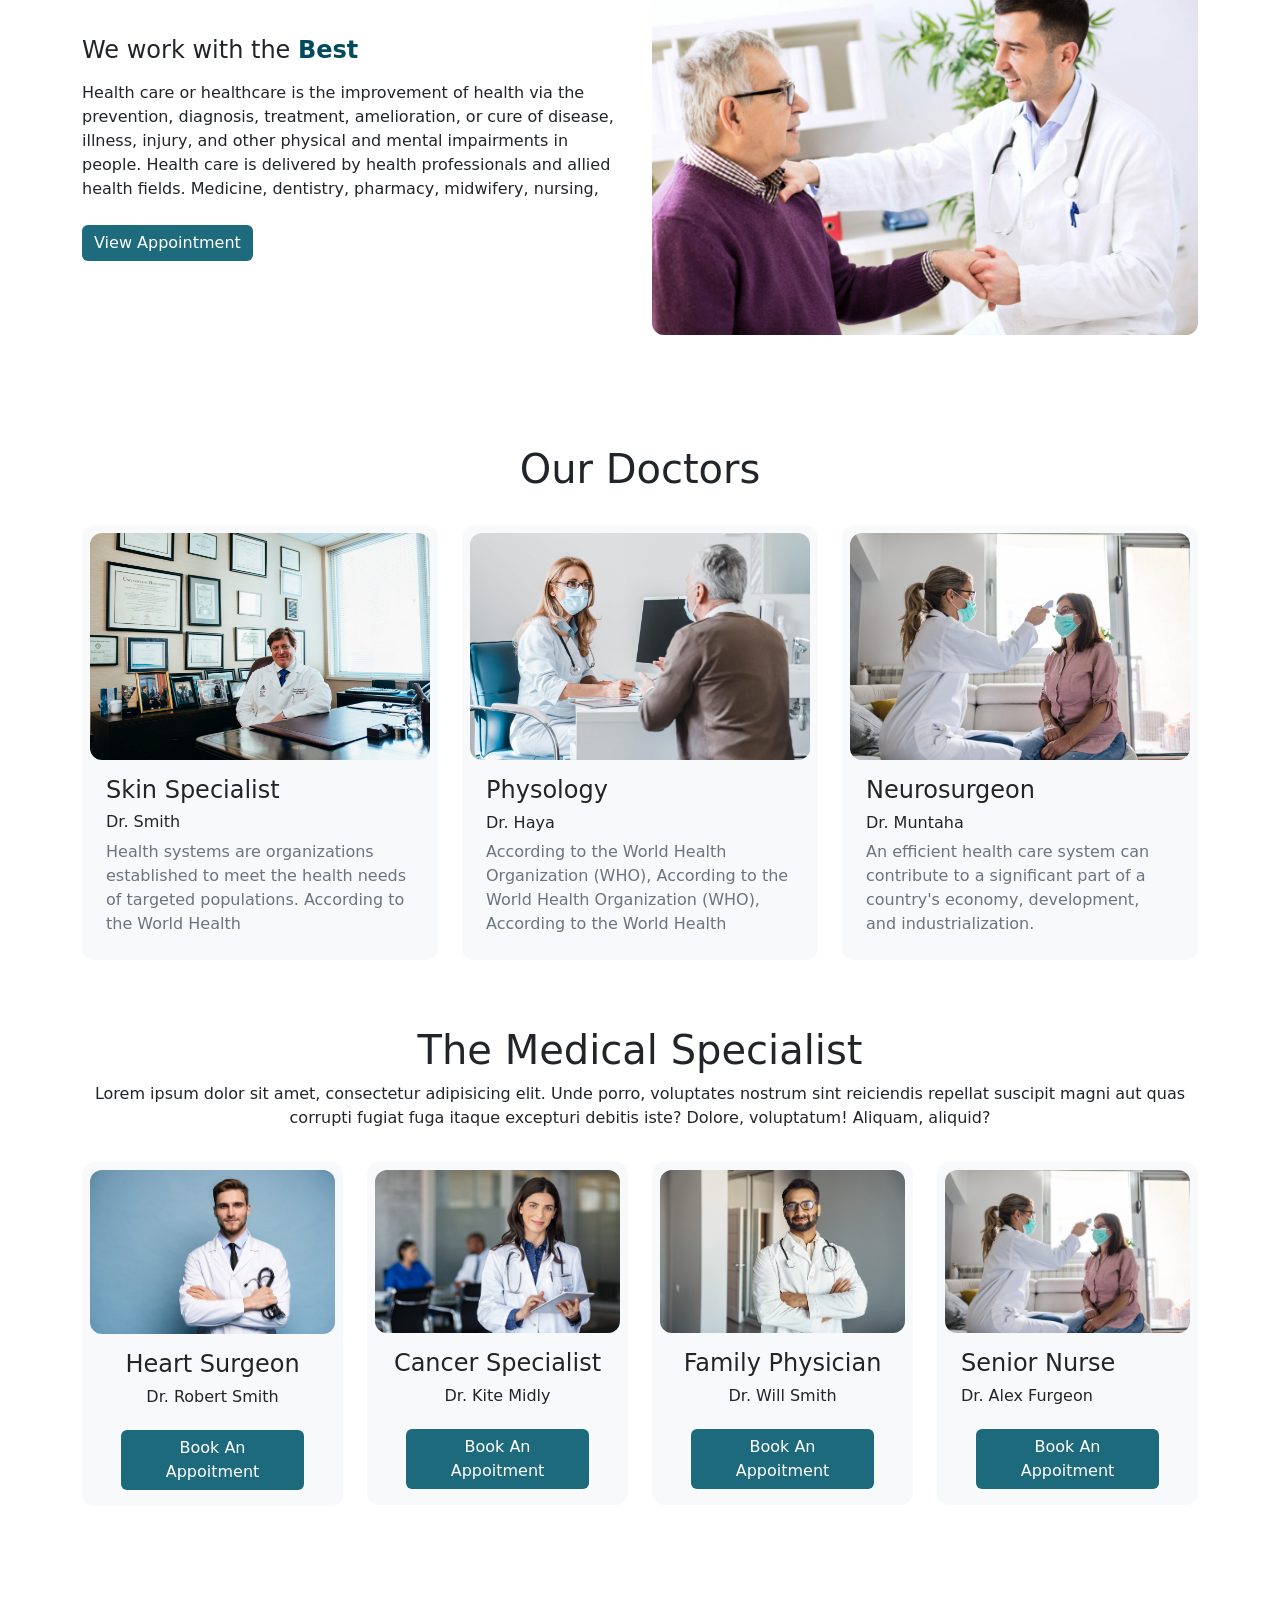
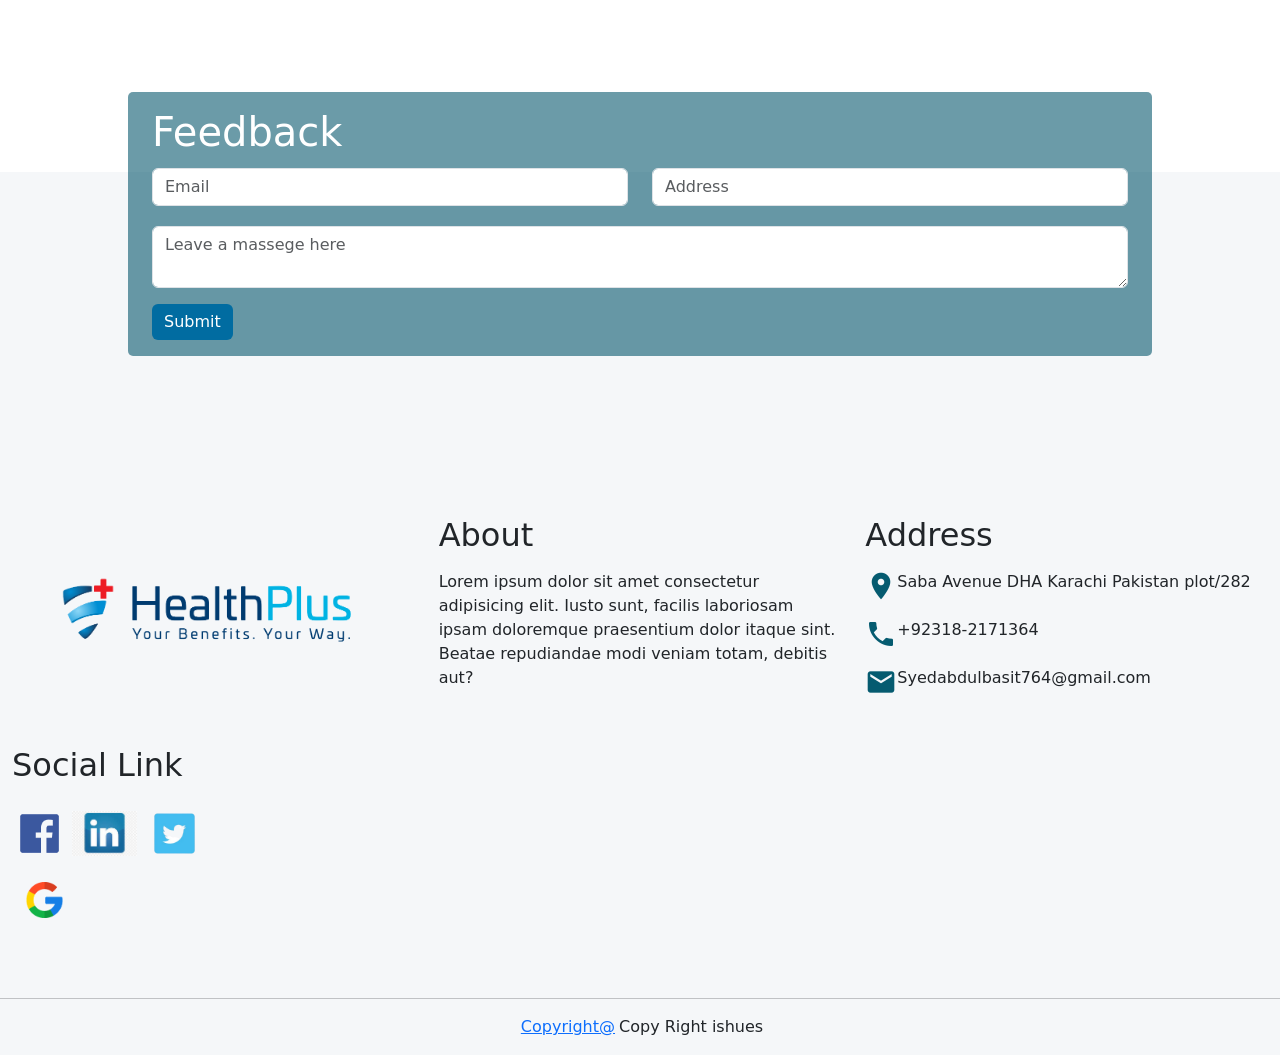
==== commit 87ae8967: "Add files via upload" ====
--- a/index.html
+++ b/index.html
@@ -645,13 +645,13 @@
     </div>
 
 
-    <script src="script/sidebar.js"></script>
+    <script src="Script/sidebar.js"></script>
 
     <!-- Option 1: Bootstrap Bundle with Popper -->
     <script src="https://cdn.jsdelivr.net/npm/bootstrap@5.0.2/dist/js/bootstrap.bundle.min.js"
         integrity="sha384-MrcW6ZMFYlzcLA8Nl+NtUVF0sA7MsXsP1UyJoMp4YLEuNSfAP+JcXn/tWtIaxVXM"
         crossorigin="anonymous"></script>
-    <script src="script/navbar.js"></script>
+    <script src="Script/navbar.js"></script>
 
 
 </body>
--- a/css/journal.css
+++ b/css/journal.css
@@ -135,7 +135,7 @@
     border-radius: 0px;
 }
 #feedback .card{
-    background-color: rgba(0, 84, 105, 0.719) !important;
+    background-color: rgba(0, 84, 105, 0.582) !important;
     width: 80%;
     margin: 0 auto;
     border-radius: 5px;
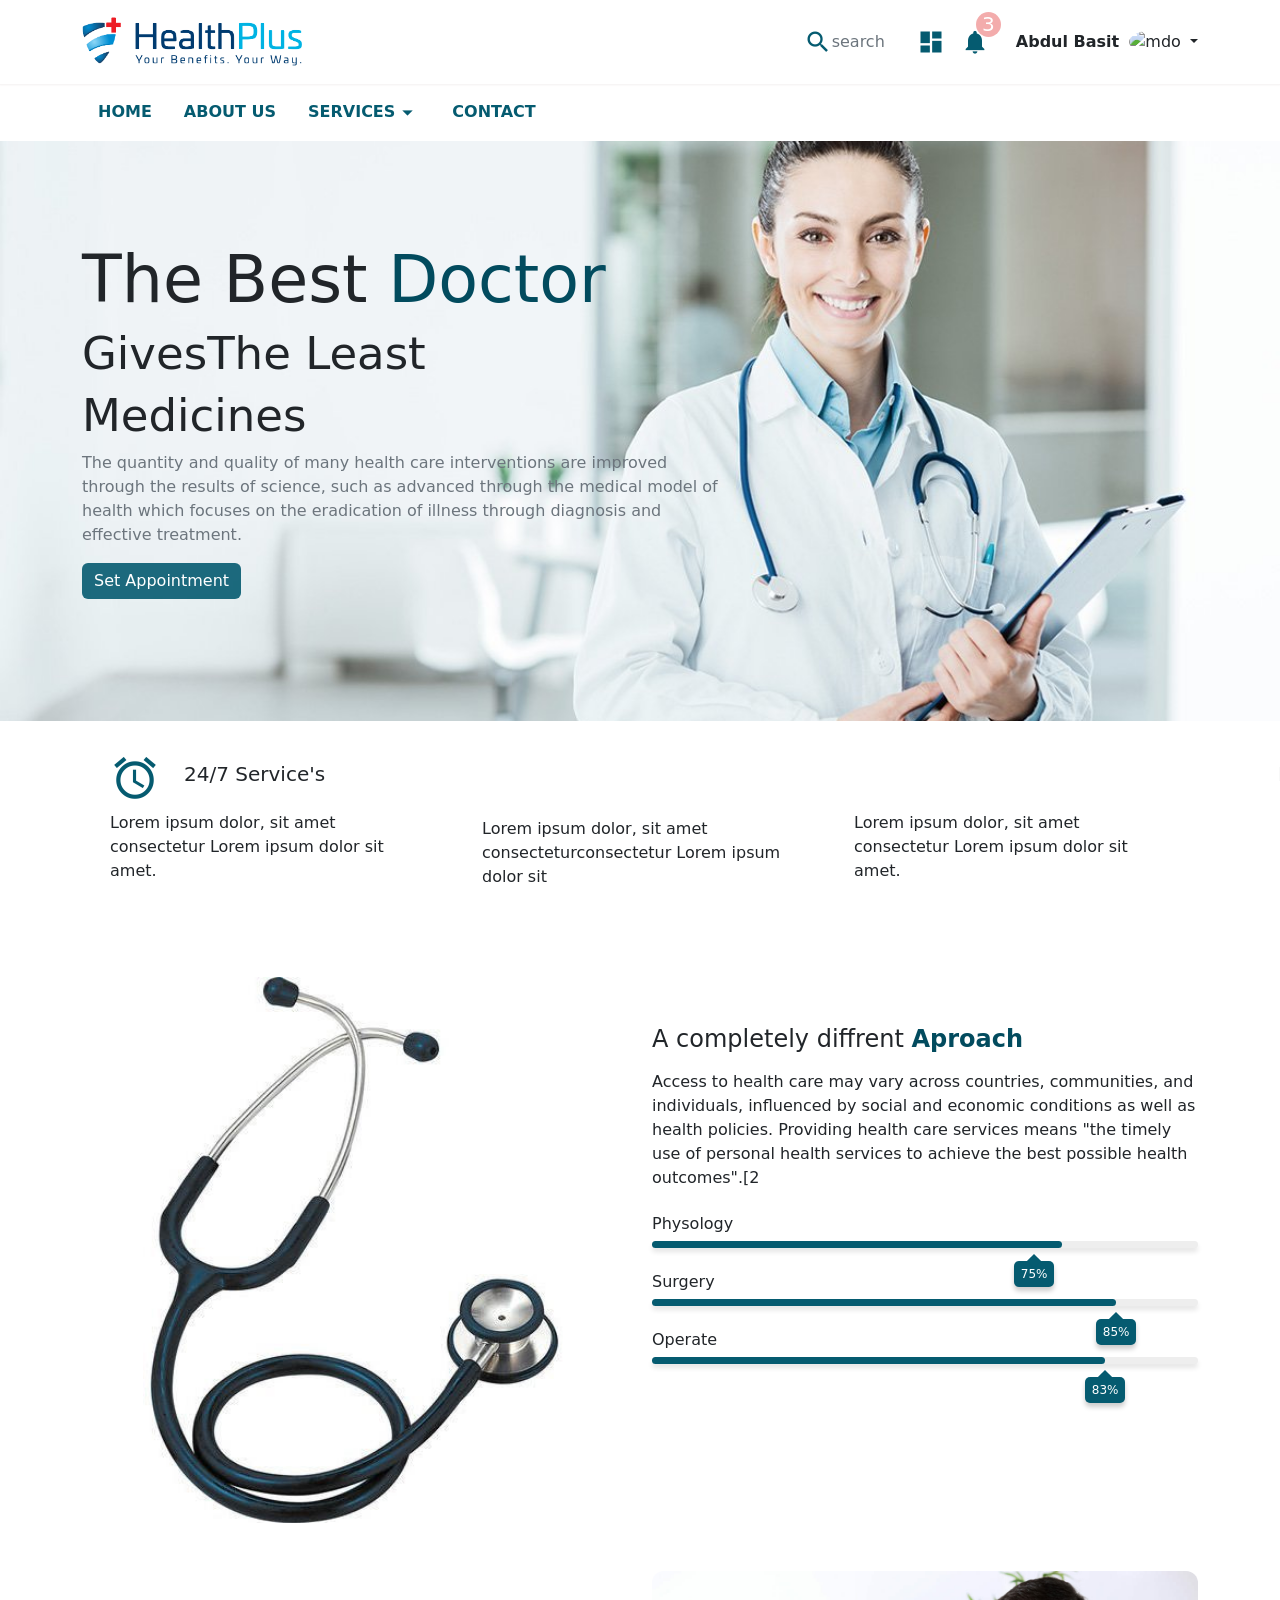
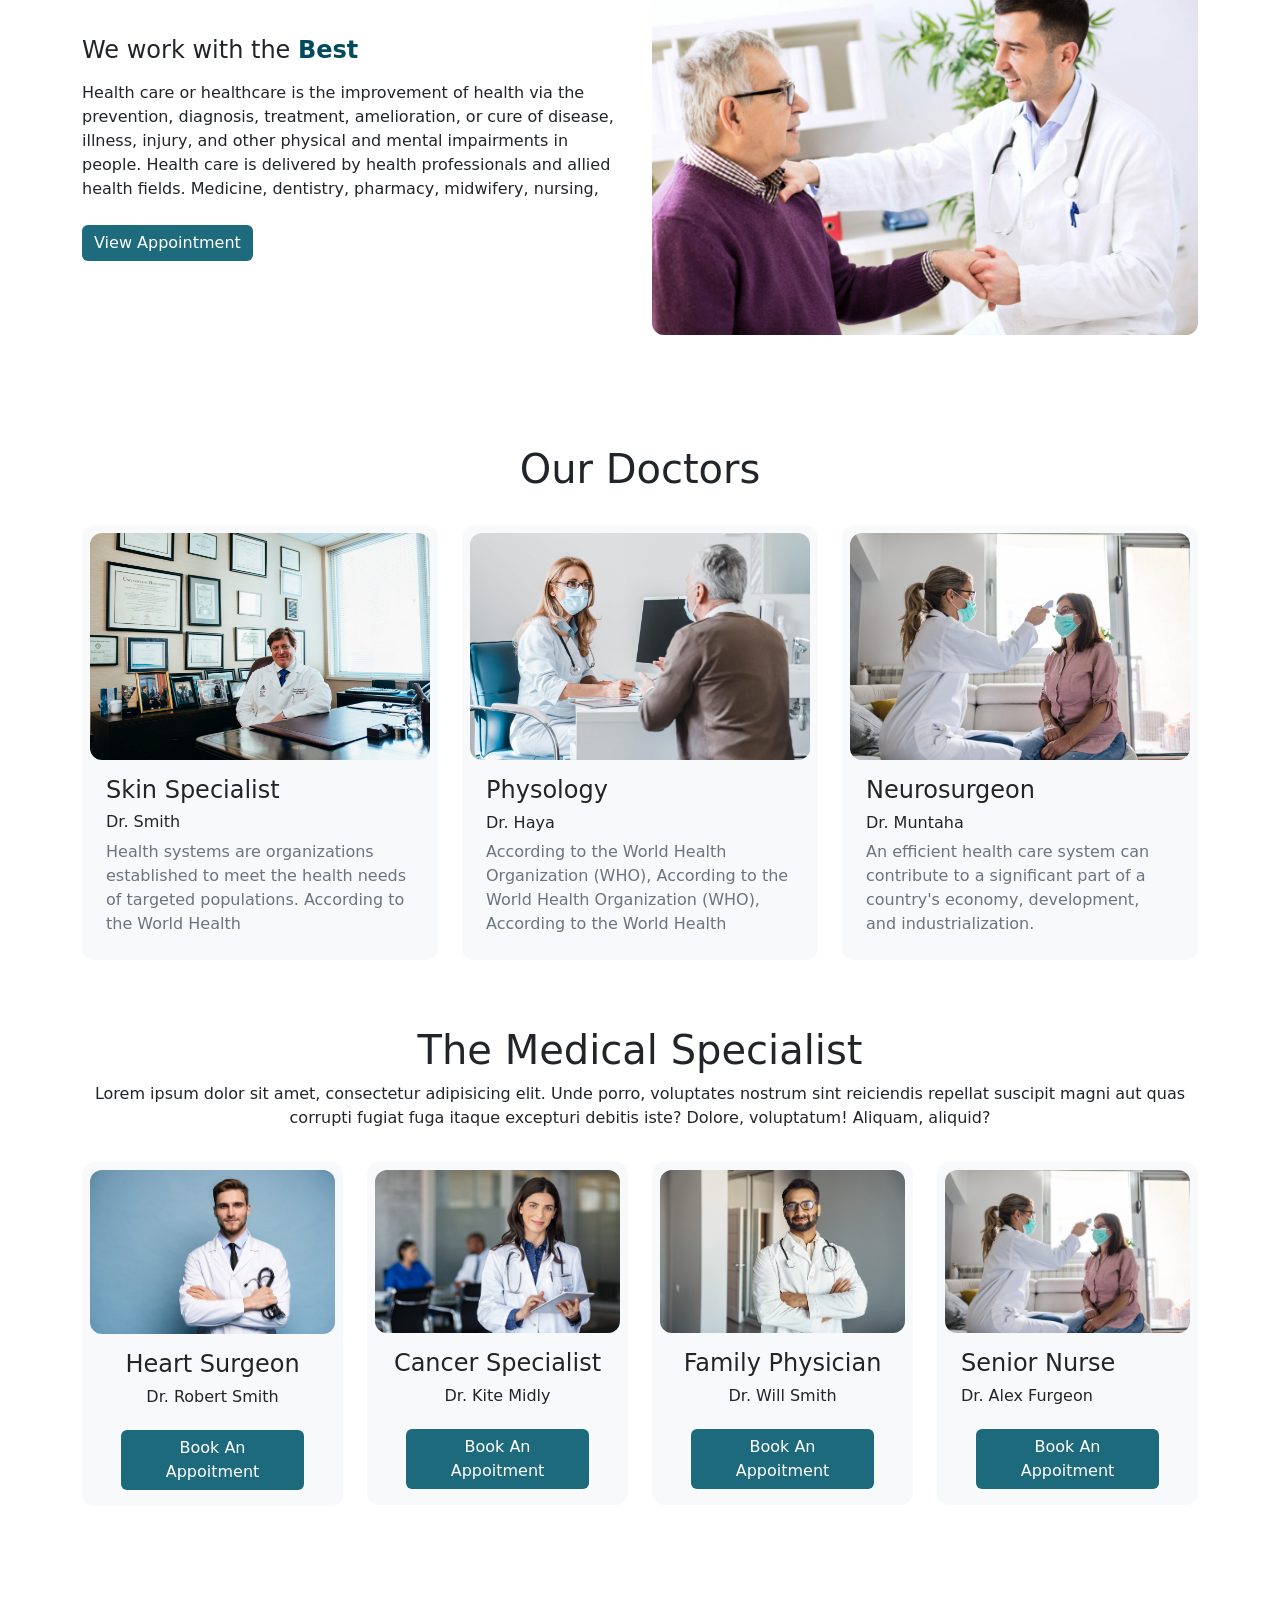
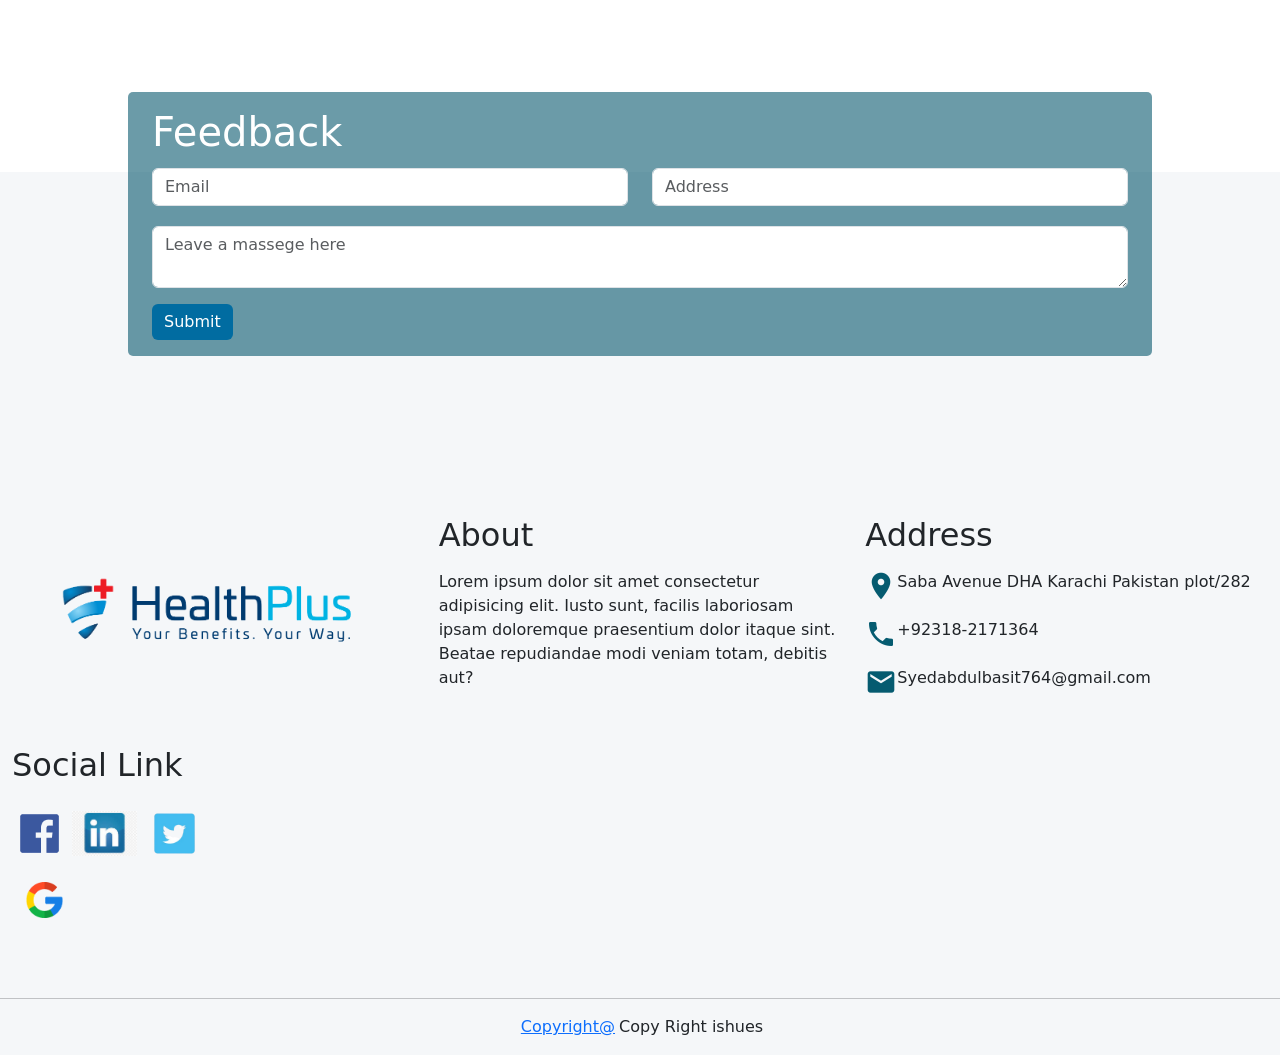
==== commit 25c3ee2b: "change" ====
--- a/index.html
+++ b/index.html
@@ -314,9 +314,7 @@
                     <h1>The Best <span>Doctor</span></h1>
                     <h2>GivesThe Least</h2>
                     <h2>Medicines</h2>
-                    <p class="text-secondary">Lorem ipsum dolor sit amet consectetur adipisicing elit. Sapiente iusto
-                        voluptates quod
-                        voluptatibus incidunt vitae adipisci! .</p>
+                    <p class="text-secondary">The quantity and quality of many health care interventions are improved through the results of science, such as advanced through the medical model of health which focuses on the eradication of illness through diagnosis and effective treatment.</p>
                     <a href="appointment.html">
                         <button class="btn btn-primary">Set Appointment</button>
                     </a>
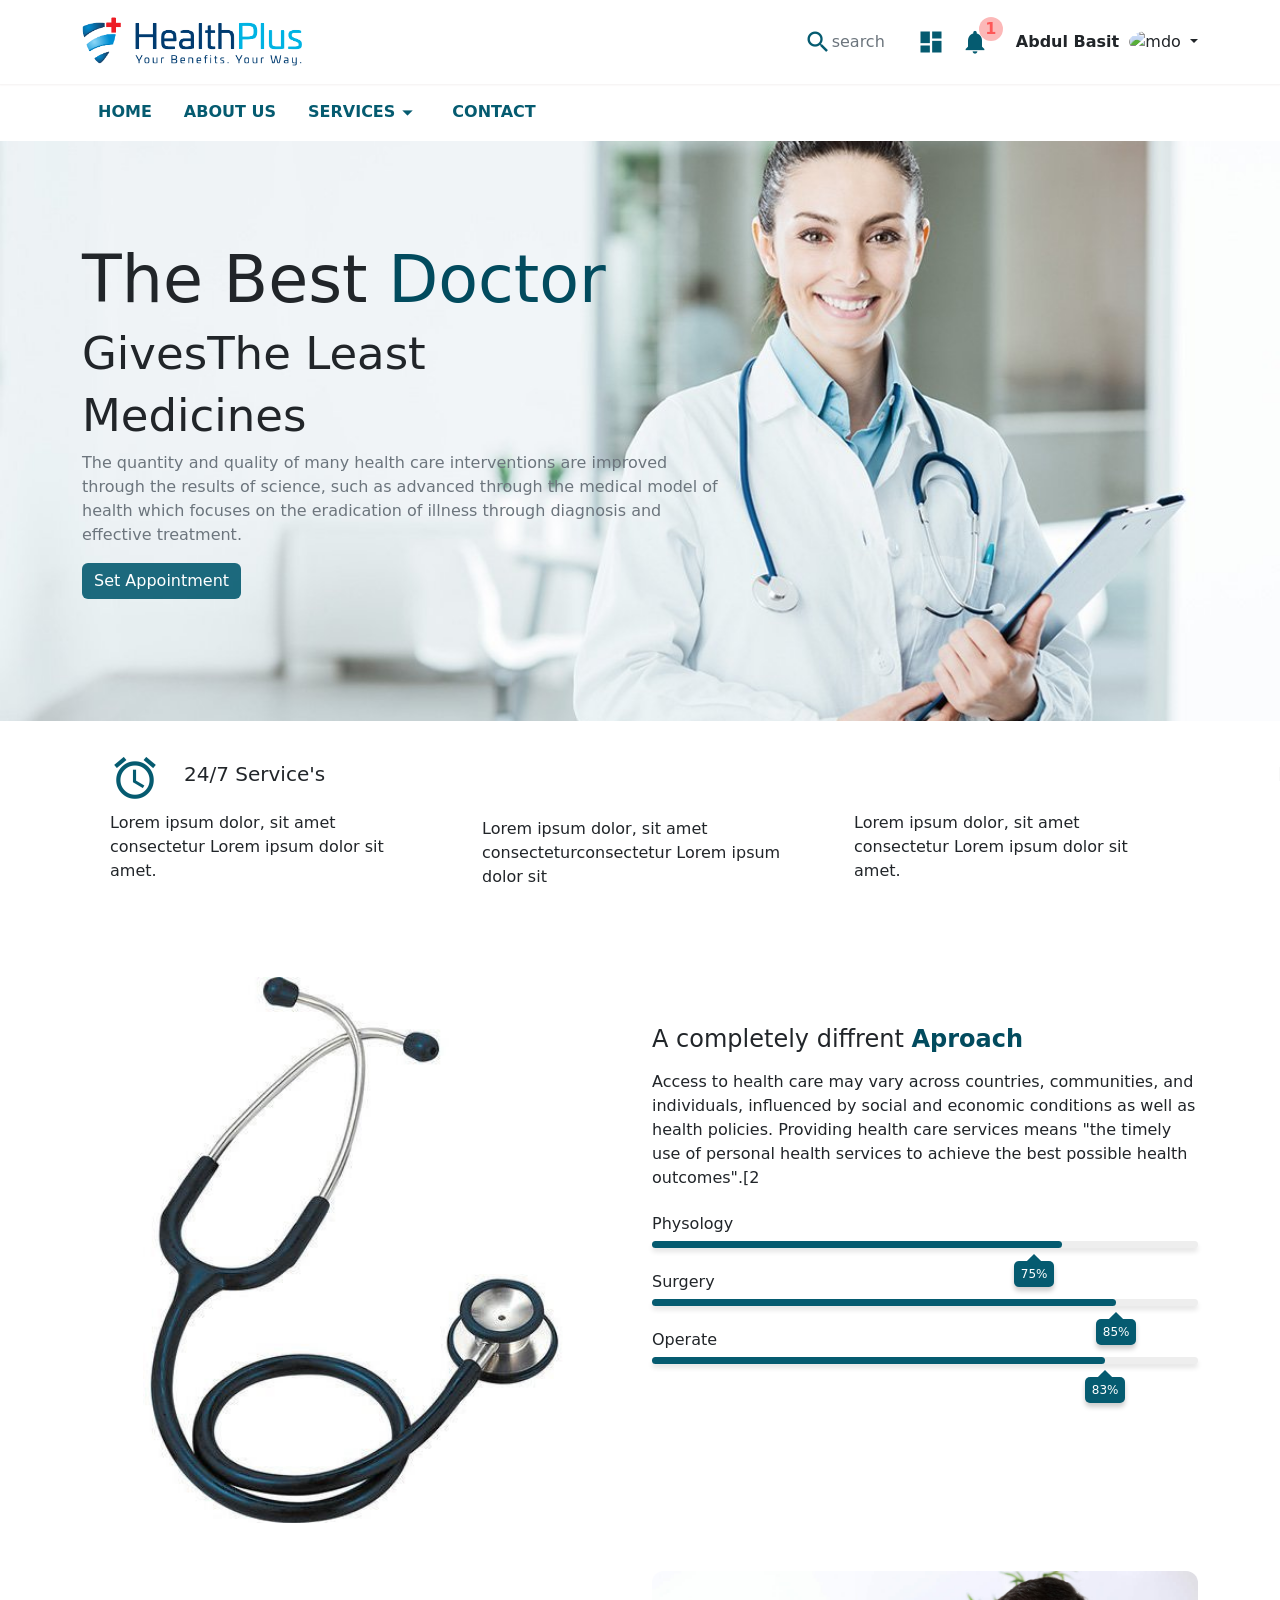
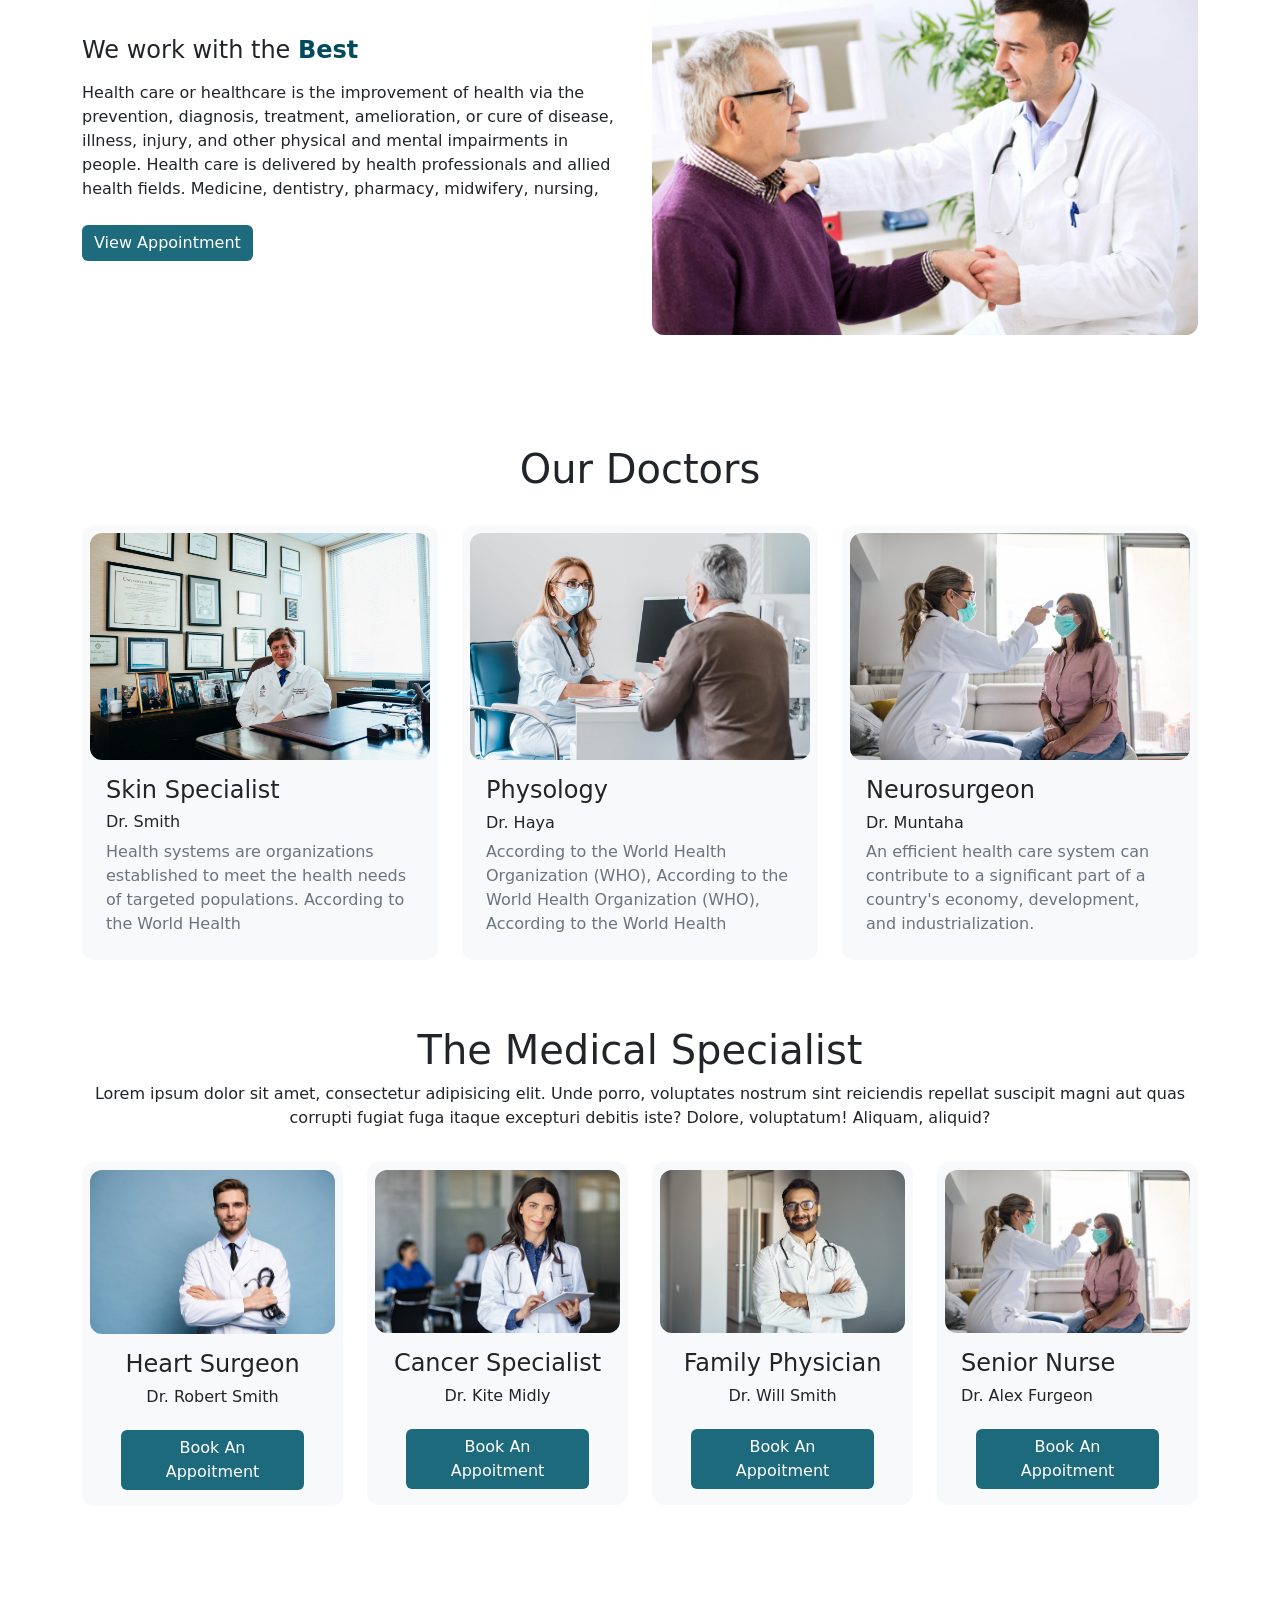
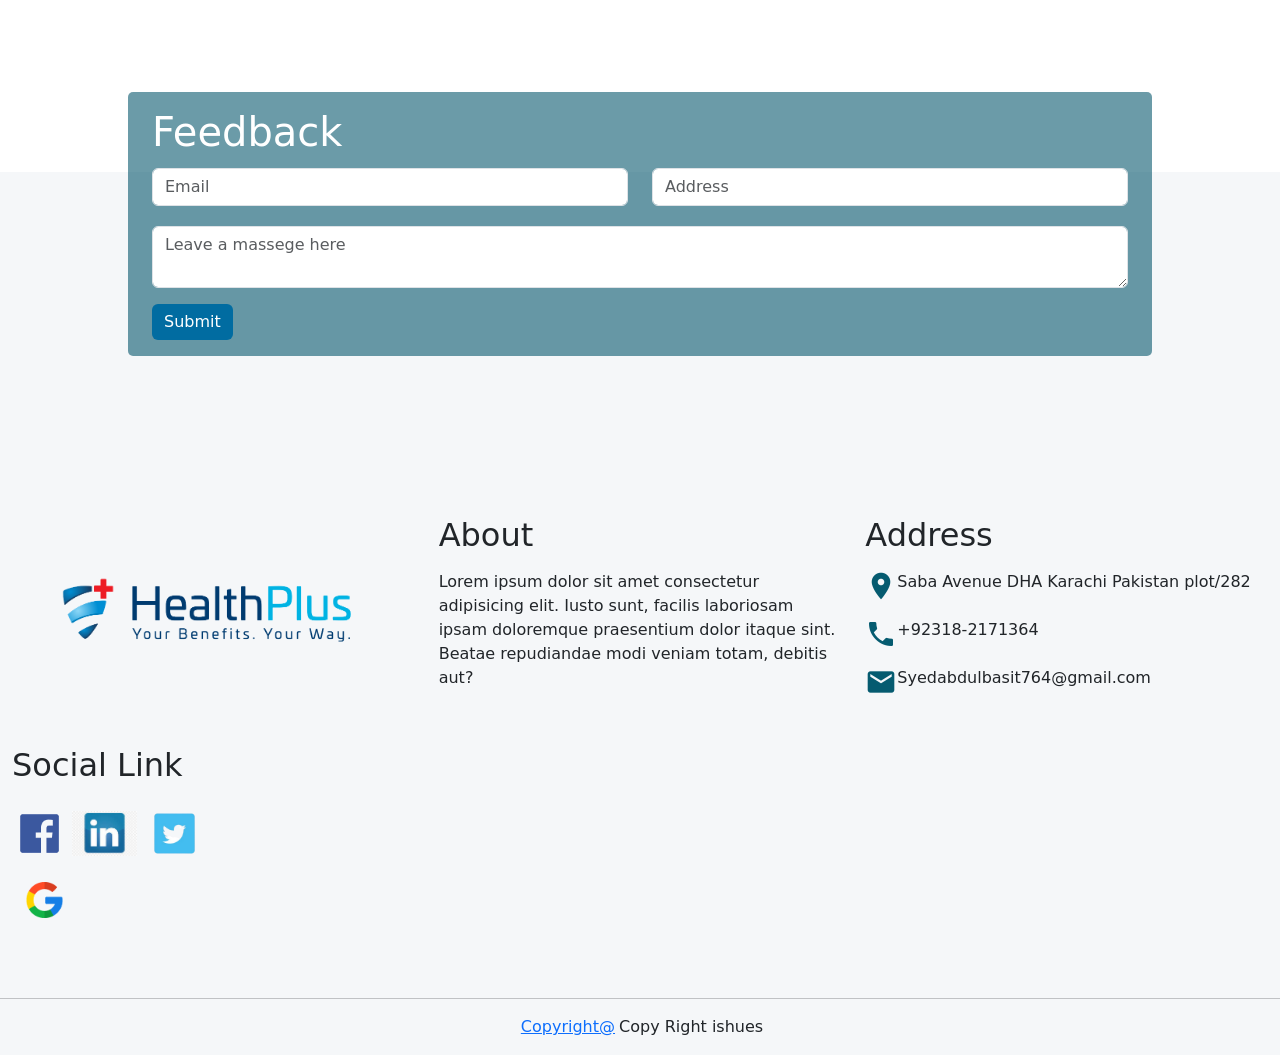
==== commit e1180634: "change 4" ====
--- a/index.html
+++ b/index.html
@@ -112,7 +112,9 @@
                                 </li>
                                 <li class="nav-item ">
                                     <a href="#" onclick="openNav()"
-                                        class="nav-linkd notifications r-border px-2 text-none d-flex align-items-center">
+                                    
+                                    class="nav-linkd  r-border px-2 text-none d-flex align-items-center">
+                                    <div class="notifications">1</div>
                                         <i class="material-icons  fs-3">notifications</i>
                                     </a>
                                 </li>
@@ -642,6 +644,7 @@
         <!-- <span class="fs-5 text-secondary mx-2">Loading...</span> -->
     </div>
 
+    <audio src="img/tune.mp3" id="tune"></audio>
 
     <script src="Script/sidebar.js"></script>
 
@@ -657,7 +660,16 @@
 
 <script>
 
-
+    let counter3 = 1;
+    setInterval(() => {
+        let notifications = document.querySelector('.notifications').innerHTML = counter3
+
+        
+        
+        counter3++;
+    }, 6000);
+    
+   
     setInterval(() => {
         $('.spinner').hide();
         $('#all_body').show();
--- a/css/journal.css
+++ b/css/journal.css
@@ -141,23 +141,23 @@
     border-radius: 5px;
 }
 
-.notifications::after{
-    content: '3';
-    width: 25px;
-    margin-bottom: 35px;
+.notifications{
+    border: 1px solid gba(250, 123, 123, 0.541);
     display: flex;
+    justify-content: center;
     align-items: center;
-    justify-content: center;
+    margin-bottom: 26px;
+    margin-left: 18px;
     border-radius: 50%;
-    margin-left: 15px;
-    height: 25px;
-    background-color: rgba(230, 81, 81, 0.473);
-    position: absolute;
+    padding: 12px;
+    height: 20px;
+    width: 20px;
+    position: absolute; 
+    background-color: rgba(250, 123, 123, 0.541);
     /* right: 0; */
-
-    font-size: 20px;
-    color: rgb(255, 255, 255);
-    font-weight: 500;
+    color: rgba(255, 0, 0, 0.527);
+    font-weight: bold;
+
     
 }
 
@@ -165,7 +165,7 @@
 @media screen and (max-width: 993px) {
     .menu{
         display: block !important;
-        font-size: 50px !important;
+        font-size: 37px !important;
     }
     #header_2{
         display: none !important;
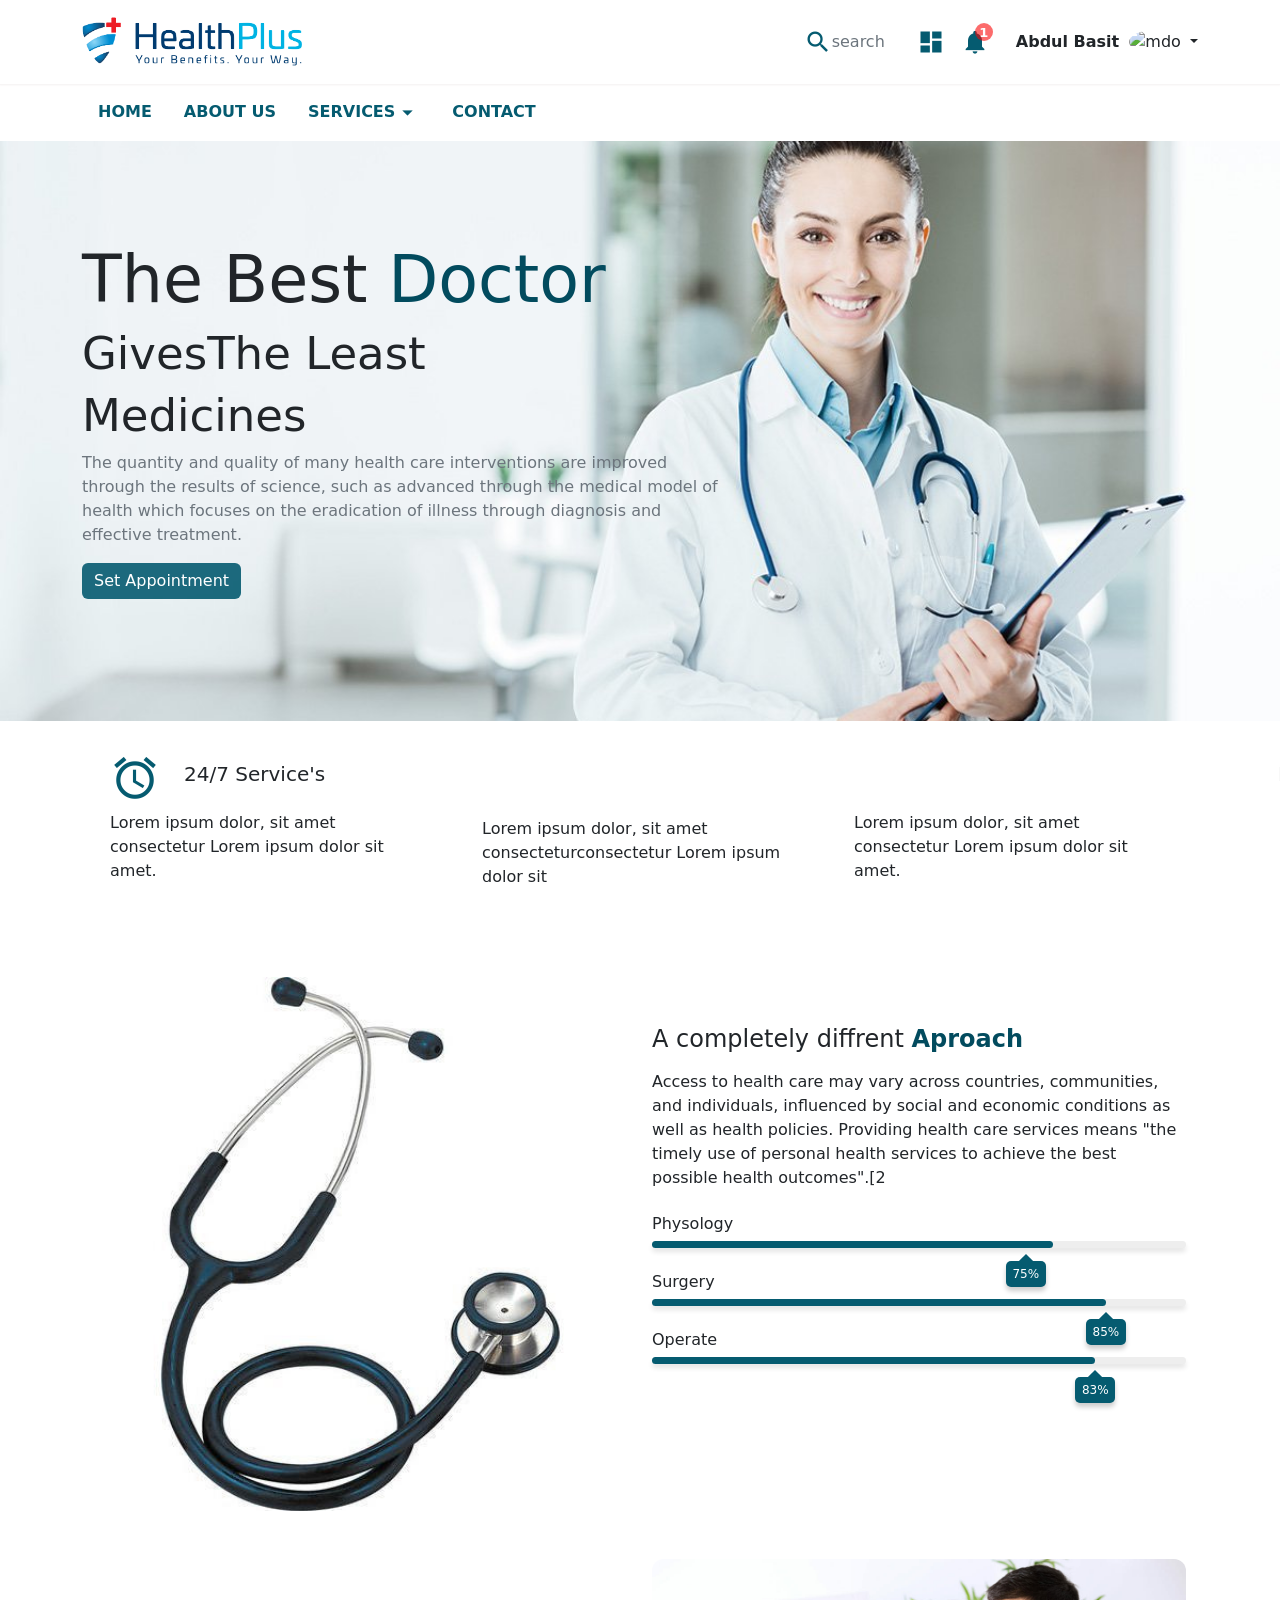
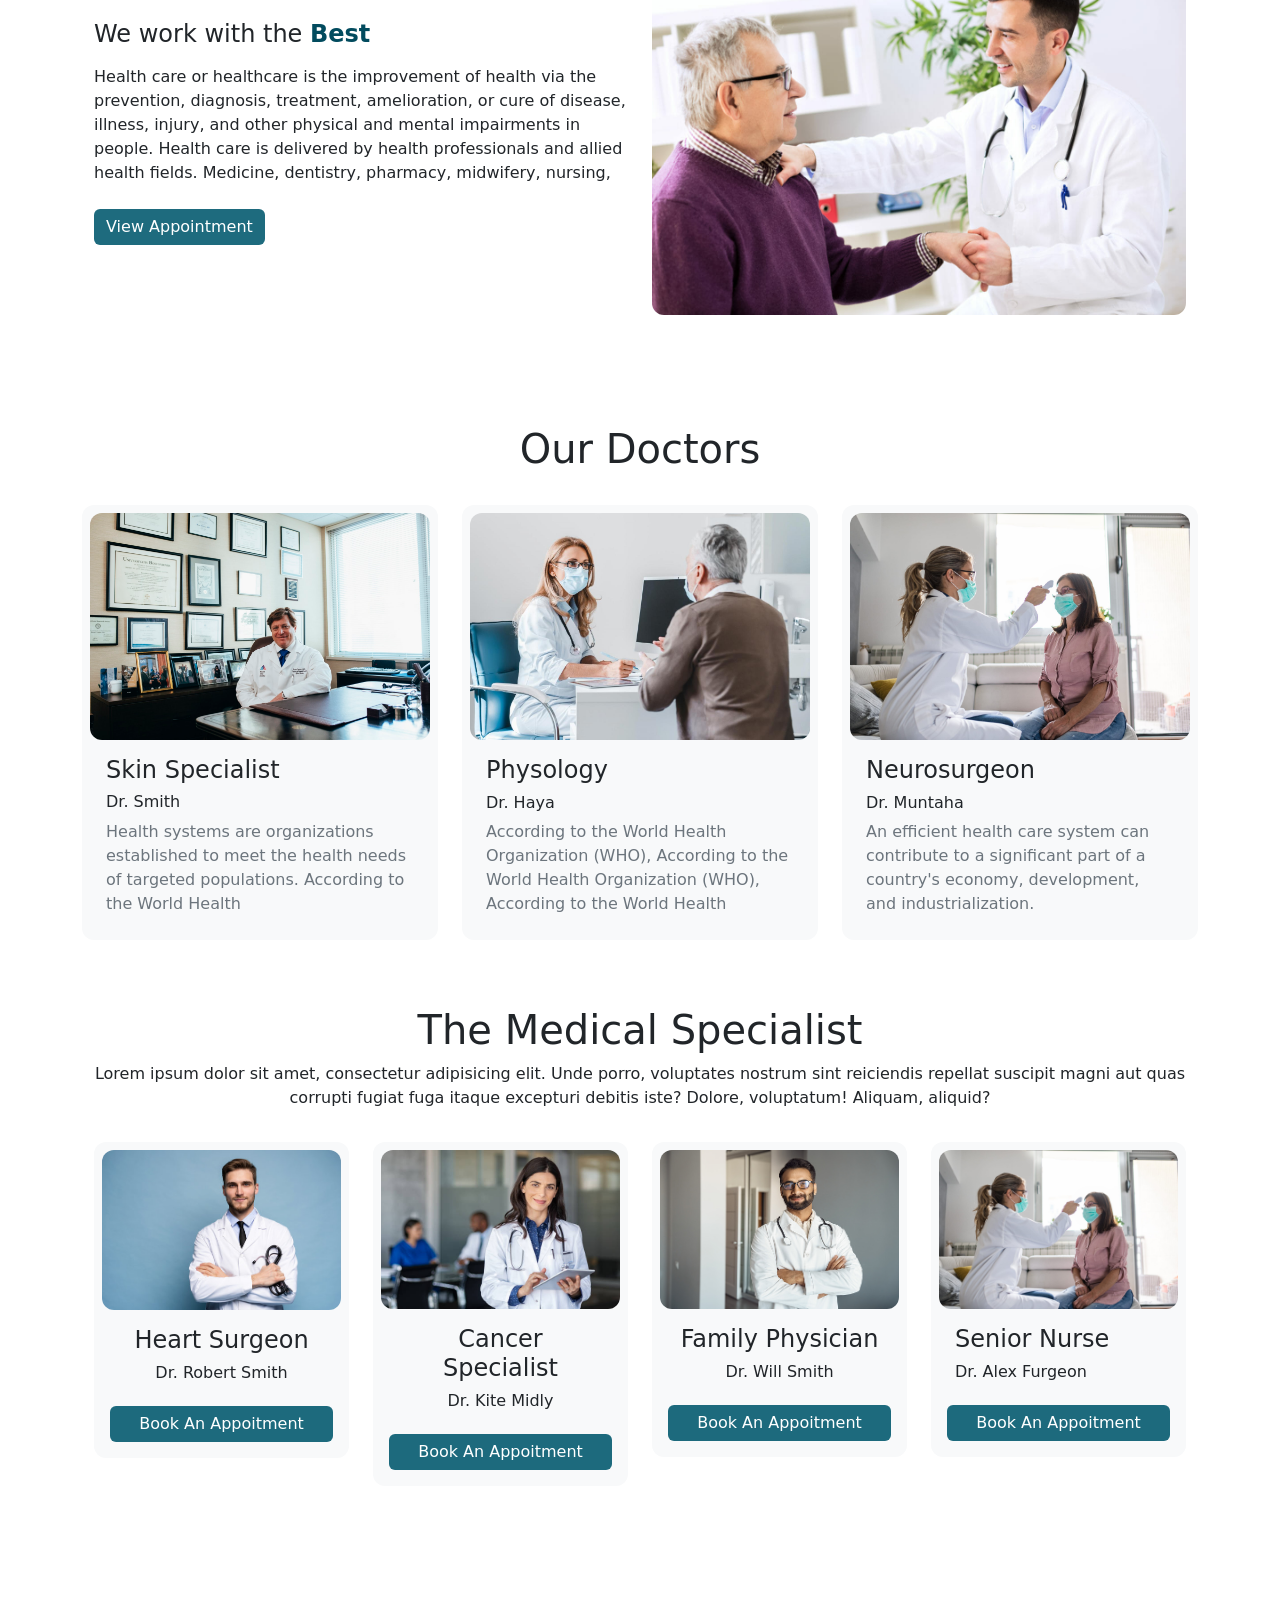
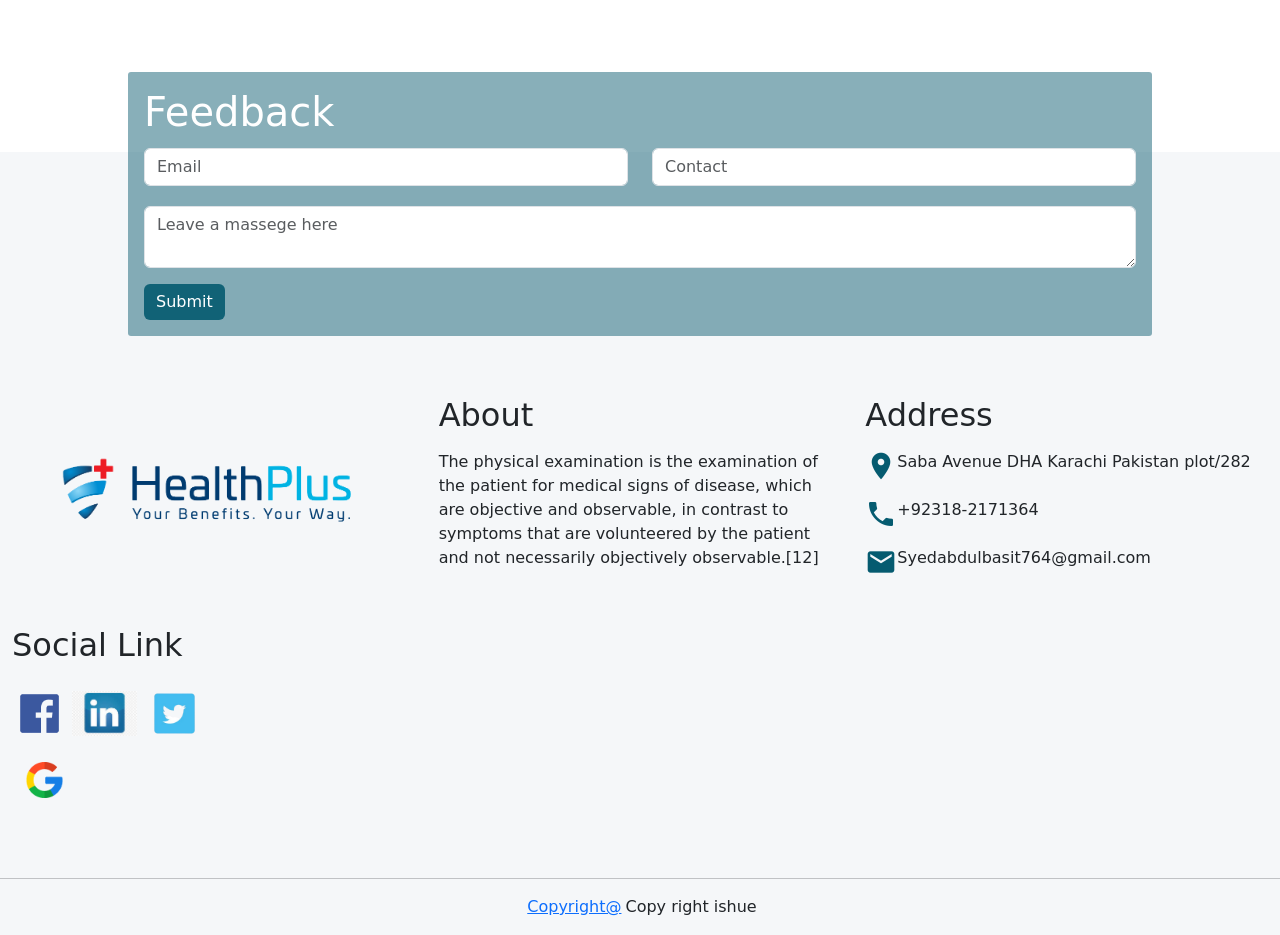
==== commit 749044e8: "New Update" ====
--- a/index.html
+++ b/index.html
@@ -15,7 +15,7 @@
     <link rel="stylesheet" href="css/sidebar.css">
 
 
-    <title>HealthPus</title>
+    <title>HealthPlus</title>
     <style>
         .massege {
             position: fixed;
@@ -23,28 +23,27 @@
             right: -100%;
             bottom: 3px;
             transition: 1.2s;
-            box-shadow: 0 0 8px 1px rgba(0, 0, 0, 0.144);
+            box-shadow: 0 0 8px 2px rgba(0, 0, 0, 0.144);
 
         }
-        .active{
-            transition: 1.2s;
+
+        .active {
+            transition: 0.9s;
             right: 3px;
         }
-       
-     
-        
+
         @media screen and (max-width: 550px) {
-            .massege{
+            .massege {
                 display: none !important;
             }
-            
+
         }
     </style>
 </head>
 
 <body>
 
-    <div id="all_body" style="display: none;">
+    <div id="all_body" class="m-0" style="display: none;">
 
         <!-- notification Sidebar start -->
 
@@ -112,9 +111,8 @@
                                 </li>
                                 <li class="nav-item ">
                                     <a href="#" onclick="openNav()"
-                                    
-                                    class="nav-linkd  r-border px-2 text-none d-flex align-items-center">
-                                    <div class="notifications">1</div>
+                                        class="nav-linkd  r-border px-2 text-none d-flex align-items-center">
+                                        <div class="notifications">1</div>
                                         <i class="material-icons  fs-3">notifications</i>
                                     </a>
                                 </li>
@@ -193,33 +191,34 @@
 
 
 
-          <!-- meassege -->
-
-    <div class="card text-start massege" style="z-index: 10000; width: 495px;">
-        <div class="d-flex">
-            <div class="card-body">
-                <div class="d-flex">
-                <h4 class="w-75">Welcome.! Abdul Basit</h4>
-                <i class="material-icons w-25   text-end fs-2" id="remove" style="width: 20%; cursor: pointer;">close</i>
-            </div>
-                <div class="d-flex my-2">
-                    <h4 class="card-title " style="width: 80%;">Need help selecting a Company?</h4>
-                </div>
-                <p class="card-text w-75">Tell us about your project and get
-                    introduced to the best companies
-                    for your needs.</p>
+        <!-- meassege -->
+
+        <div class="card text-start massege" style="z-index: 10000; width: 495px;">
+            <div class="d-flex">
+                <div class="card-body">
+                    <div class="d-flex">
+                        <h4 class="w-75">Welcome.! Abdul Basit</h4>
+                        <i class="material-icons w-25   text-end fs-2" id="remove"
+                            style="width: 20%; cursor: pointer;">close</i>
+                    </div>
+                    <div class="d-flex my-2">
+                        <h4 class="card-title " style="width: 80%;">Need help selecting a Company?</h4>
+                    </div>
+                    <p class="card-text w-75">Tell us about your project and get
+                        introduced to the best companies
+                        for your needs.</p>
                     <a href="services.html" class="text-decoration-none">
-                <button type="button" class="d-flex get_start align-items-center btn py-0 btn-primary" >Get Started <i
-                        class="material-icons text-white fs-1" >navigate_next</i></button>
+                        <button type="button" class="d-flex get_start align-items-center btn py-0 btn-primary">Get
+                            Started <i class="material-icons text-white fs-1">navigate_next</i></button>
                     </a>
-            </div>
-            <img src="img/side_dr.png" class="position-absolute"
-                style="z-index: -1; bottom: 0; right: 0;" width="280" height="200" alt="">
+                </div>
+                <img src="img/side_dr.png" class="position-absolute" style="z-index: -1; bottom: 0; right: 0;"
+                    width="280" height="200" alt="">
+            </div>
         </div>
-    </div>
-
-
-    <!-- massege -->
+
+
+        <!-- massege -->
 
 
 
@@ -236,10 +235,9 @@
 
                 <div class="d-flex flex-column flex-shrink-0 p-3   bg-white"
                     style="width: 280px;  height: 100vh !important;">
-                    <a href="/" class="d-flex align-items-center mb-3 link-dark text-decoration-none">
-                        <svg class="" width="40" height="32">
-                            <use xlink:href="#bootstrap"></use>
-                        </svg>
+                    <a href="index.html"
+                        class="d-flex align-items-center mb-3 link-dark justify-content-center text-decoration-none">
+
                         <img src="img/logo.png" width="200" alt="">
                     </a>
                     <hr class="bg-dark mt-0">
@@ -316,8 +314,10 @@
                     <h1>The Best <span>Doctor</span></h1>
                     <h2>GivesThe Least</h2>
                     <h2>Medicines</h2>
-                    <p class="text-secondary">The quantity and quality of many health care interventions are improved through the results of science, such as advanced through the medical model of health which focuses on the eradication of illness through diagnosis and effective treatment.</p>
-                    <a href="appointment.html">
+                    <p class="text-secondary">The quantity and quality of many health care interventions are improved
+                        through the results of science, such as advanced through the medical model of health which
+                        focuses on the eradication of illness through diagnosis and effective treatment.</p>
+                    <a href="appointment.html" class="banner-btn">
                         <button class="btn btn-primary">Set Appointment</button>
                     </a>
                 </div>
@@ -366,13 +366,16 @@
 
 
             <!-- 2nd Heading page` -->
-            <div class="row my-5">
+            <div class="row my-5 mx-0">
                 <div class="col-md-6">
                     <img src="img/tool_1.jpg" width="100%" alt="">
                 </div>
                 <div class="col-md-6 my-auto mt-5">
                     <h4>A completely diffrent <b style="color: rgb(2, 75, 94);">Aproach</b></h4>
-                    <p class="my-3">Access to health care may vary across countries, communities, and individuals, influenced by social and economic conditions as well as health policies. Providing health care services means "the timely use of personal health services to achieve the best possible health outcomes".[2</p>
+                    <p class="my-3">Access to health care may vary across countries, communities, and individuals,
+                        influenced by social and economic conditions as well as health policies. Providing health care
+                        services means "the timely use of personal health services to achieve the best possible health
+                        outcomes".[2</p>
 
                     <!-- Bar_1 -->
                     <h6 class="mt-4">Physology</h6>
@@ -399,10 +402,13 @@
             </div>
 
 
-            <div class="row my-3">
+            <div class="row my-3 mx-0">
                 <div class="col-md-6 my-auto">
                     <h4>We work with the <b style="color: rgb(2, 75, 94);">Best</b></h4>
-                    <p class="my-3">Health care or healthcare is the improvement of health via the prevention, diagnosis, treatment, amelioration, or cure of disease, illness, injury, and other physical and mental impairments in people. Health care is delivered by health professionals and allied health fields. Medicine, dentistry, pharmacy, midwifery, nursing, </p>
+                    <p class="my-3">Health care or healthcare is the improvement of health via the prevention,
+                        diagnosis, treatment, amelioration, or cure of disease, illness, injury, and other physical and
+                        mental impairments in people. Health care is delivered by health professionals and allied health
+                        fields. Medicine, dentistry, pharmacy, midwifery, nursing, </p>
                     <button type="button" class="btn btn-primary my-2">View Appointment</button>
                 </div>
                 <div class="col-md-6">
@@ -423,7 +429,8 @@
                             <div class="card-body">
                                 <h4 class="card-title">Skin Specialist</h4>
                                 <h6>Dr. Smith</h6>
-                                <p class="card-text p-0 m-0 text-secondary">Health systems are organizations established to meet the health needs of targeted populations. According to the World Health</p>
+                                <p class="card-text p-0 m-0 text-secondary">Health systems are organizations established
+                                    to meet the health needs of targeted populations. According to the World Health</p>
 
                             </div>
                         </div>
@@ -435,7 +442,9 @@
                             <div class="card-body">
                                 <h4 class="card-title">Physology</h4>
                                 <h6>Dr. Haya</h6>
-                                <p class="card-text p-0 m-0 text-secondary"> According to the World Health Organization (WHO), According to the World Health Organization (WHO), According to the World Health </p>
+                                <p class="card-text p-0 m-0 text-secondary"> According to the World Health Organization
+                                    (WHO), According to the World Health Organization (WHO), According to the World
+                                    Health </p>
 
                             </div>
                         </div>
@@ -447,7 +456,9 @@
                             <div class="card-body">
                                 <h4 class="card-title">Neurosurgeon</h4>
                                 <h6>Dr. Muntaha</h6>
-                                <p class="card-text p-0 m-0 text-secondary">An efficient health care system can contribute to a significant part of a country's economy, development, and industrialization.  </p>
+                                <p class="card-text p-0 m-0 text-secondary">An efficient health care system can
+                                    contribute to a significant part of a country's economy, development, and
+                                    industrialization. </p>
                             </div>
                         </div>
                     </div>
@@ -471,7 +482,7 @@
                         nostrum sint reiciendis repellat suscipit magni aut quas corrupti fugiat fuga itaque excepturi
                         debitis iste? Dolore, voluptatum! Aliquam, aliquid?</p>
                 </div>
-                <div class="row  mt-0">
+                <div class="row mx-0 mt-0">
                     <div class="col-lg-3">
                         <div class="card my-3 text-start border-radius p-2  bg-light">
                             <img class="card-img-top border-radius" src="img/doctor-4.jpeg" alt="Title">
@@ -479,9 +490,9 @@
                                 <h4 class="card-title">Heart Surgeon</h4>
                                 <h6>Dr. Robert Smith</h6>
                             </div>
-                            <div class="text-center mb-2">
+                            <div class="text-center mb-2 mx-2">
                                 <a href="appointment.html">
-                                    <button type="button" class="btn btn-primary w-75">Book An Appoitment</button>
+                                    <button type="button" class="btn btn-primary w-100">Book An Appoitment</button>
                                 </a>
                             </div>
                         </div>
@@ -494,9 +505,9 @@
                                 <h4 class="card-title">Cancer Specialist</h4>
                                 <h6>Dr. Kite Midly</h6>
                             </div>
-                            <div class="text-center mb-2">
+                            <div class="text-center mb-2 mx-2">
                                 <a href="appointment.html">
-                                    <button type="button" class="btn btn-primary w-75">Book An Appoitment</button>
+                                    <button type="button" class="btn btn-primary w-100">Book An Appoitment</button>
                                 </a>
                             </div>
                         </div>
@@ -509,9 +520,9 @@
                                 <h4 class="card-title">Family Physician</h4>
                                 <h6>Dr. Will Smith</h6>
                             </div>
-                            <div class="text-center mb-2">
+                            <div class="text-center mb-2 mx-2">
                                 <a href="appointment.html">
-                                    <button type="button" class="btn btn-primary w-75">Book An Appoitment</button>
+                                    <button type="button" class="btn btn-primary w-100">Book An Appoitment</button>
                                 </a>
                             </div>
                         </div>
@@ -524,9 +535,9 @@
                                 <h4 class="card-title">Senior Nurse</h4>
                                 <h6>Dr. Alex Furgeon</h6>
                             </div>
-                            <div class="text-center mb-2">
+                            <div class="text-center mb-2 mx-2">
                                 <a href="appointment.html">
-                                    <button type="button" class="btn btn-primary w-75">Book An Appoitment</button>
+                                    <button type="button" class="btn btn-primary w-100">Book An Appoitment</button>
                                 </a>
                             </div>
                         </div>
@@ -546,11 +557,11 @@
         <footer>
             <div class=" px-0 py-0 mt-5 bg-light footer" id="hanging-icons">
                 <div id="feedback">
-                    <div class="card feedback text-start  px-2">
+                    <div class="card feedback text-start ">
                         <div class="card-body">
                             <h1 class="text-white">Feedback</h1>
                             <form>
-                                <div class="mb-3 row">
+                                <div class="mb-3  row">
                                     <div class="col-sm-6">
 
                                         <input type="email" class="my-1 form-control" placeholder="Email"
@@ -558,7 +569,7 @@
                                     </div>
                                     <div class="col-sm-6">
 
-                                        <input type="email" class="my-1 form-control" placeholder="Address"
+                                        <input type="email" class="my-1 form-control" placeholder="Contact"
                                             id="exampleInputEmail1" aria-describedby="emailHelp">
                                     </div>
 
@@ -569,25 +580,26 @@
                                 </div>
 
                                 <button type="submit" class="btn btn-primary"
-                                    style="background-color: rgb(1, 108, 161);">Submit</button>
+                                    >Submit</button>
                             </form>
                         </div>
                     </div>
                 </div>
-                <div class="row g-4 m-0 py-5 row-cols-1 row-cols-lg-3">
+                <div class="row g-4 m-0 py-5 row-cols-1 row-cols-lg-3" style="margin-top: -100px !important;">
                     <div class="col-md-3 d-flex align-items-center justify-content-center">
                         <div class=" text-center">
-                            <img src="img/logo.png" width="75%" alt="">
+                            <a href="index.html" class="text-decoration-none">
+                                <img src="img/logo.png" width="75%" alt="">
+                            </a>
                         </div>
                     </div>
 
                     <div class="col-md-3  d-flex align-items-start">
                         <div class="">
                             <h2 class="py-2">About</h2>
-                            <p>Lorem ipsum dolor sit amet consectetur adipisicing elit. Iusto sunt, facilis laboriosam
-                                ipsam
-                                doloremque praesentium dolor itaque sint. Beatae repudiandae modi veniam totam, debitis
-                                aut?
+                            <p>The physical examination is the examination of the patient for medical signs of disease,
+                                which are objective and observable, in contrast to symptoms that are volunteered by the
+                                patient and not necessarily objectively observable.[12]
                             </p>
                         </div>
                     </div>
@@ -606,19 +618,19 @@
                         <div class="">
                             <h2 class="py-2">Social Link</h2>
                             <div>
-                                <a class="text-decoration-none" href="https://www.facebook.com">
+                                <a class="text-decoration-none" href="https://www.facebook.com" target="_blank">
                                     <img src="img/facebook.png" width="55" alt="">
                                 </a>
-                                <a class="text-decoration-none" href="https://www.facebook.com">
+                                <a class="text-decoration-none" href="https://www.linkedin.com" target="_blank">
                                     <img src="img/link.png" width="65" alt="">
                                 </a>
-                                <a class="text-decoration-none" href="https://www.facebook.com">
+                                <a class="text-decoration-none" href="https://www.twitter.com" target="_blank">
                                     <img src="img/twitter.png" width="65" alt="">
                                 </a>
                             </div>
                             <div class="my-3">
 
-                                <a class="text-decoration-none" href="https://www.facebook.com">
+                                <a class="text-decoration-none" href="https://www.google.com" target="_blank">
                                     <img src="img/google.png" width="65" alt="">
                                 </a>
                             </div>
@@ -631,7 +643,7 @@
                         Copyright@
                     </a>
 
-                    <p>Copy Right ishues</p>
+                    <p>Copy right ishue</p>
                 </div>
             </div>
         </footer>
@@ -664,12 +676,14 @@
     setInterval(() => {
         let notifications = document.querySelector('.notifications').innerHTML = counter3
 
-        
-        
+        if (counter3 == 9) {
+            counter3 = 0;
+        }
+
         counter3++;
     }, 6000);
-    
-   
+
+
     setInterval(() => {
         $('.spinner').hide();
         $('#all_body').show();
@@ -735,12 +749,13 @@
     }
 
     let inter = setInterval(() => {
-    $('.massege').addClass('active')
-}, 5000    );
-$('#remove').click(function () {
-    $('.massege').removeClass('active')
-    clearInterval(inter)
-})
+        $('.massege').addClass('active')
+    }, 5000);
+
+    $('#remove').click(function () {
+        $('.massege').removeClass('active')
+        clearInterval(inter)
+    })
 
 
     $('#searching').click(function () {
--- a/css/index.css
+++ b/css/index.css
@@ -221,9 +221,11 @@
     }
 }
 
+
+
 @media screen  and (max-width: 603px){
     .text-heading{
-        width: 100% !important;
+        width: 95% !important;
         /* background-color: red; */
     }
     .text-heading h1{
@@ -258,4 +260,12 @@
 }
 }
 
-
+@media screen and (max-width: 732px) and (min-width: 575px){
+    
+    .text-heading{
+        margin-top: 45px !important;
+    }
+     
+ }
+
+
--- a/css/journal.css
+++ b/css/journal.css
@@ -132,10 +132,10 @@
     
 }
 .feedback{
-    border-radius: 0px;
+    border-radius: 3px !important;
 }
 #feedback .card{
-    background-color: rgba(0, 84, 105, 0.582) !important;
+    background-color: rgba(0, 84, 105, 0.466) !important;
     width: 80%;
     margin: 0 auto;
     border-radius: 5px;
@@ -146,19 +146,18 @@
     display: flex;
     justify-content: center;
     align-items: center;
-    margin-bottom: 26px;
-    margin-left: 18px;
+    margin-bottom: 19px;
+    margin-left: 14px;
     border-radius: 50%;
-    padding: 12px;
-    height: 20px;
-    width: 20px;
+    height: 18px;
+    width: 18px;
     position: absolute; 
-    background-color: rgba(250, 123, 123, 0.541);
+    background-color: rgba(250, 0, 0, 0.582);
     /* right: 0; */
-    color: rgba(255, 0, 0, 0.527);
+    color: rgb(255, 255, 255);
+    padding: 3px;
     font-weight: bold;
-
-    
+    font-size: 13px;
 }
 
 /* navbr media querry */
@@ -166,6 +165,7 @@
     .menu{
         display: block !important;
         font-size: 37px !important;
+        margin: 0 15px;
     }
     #header_2{
         display: none !important;
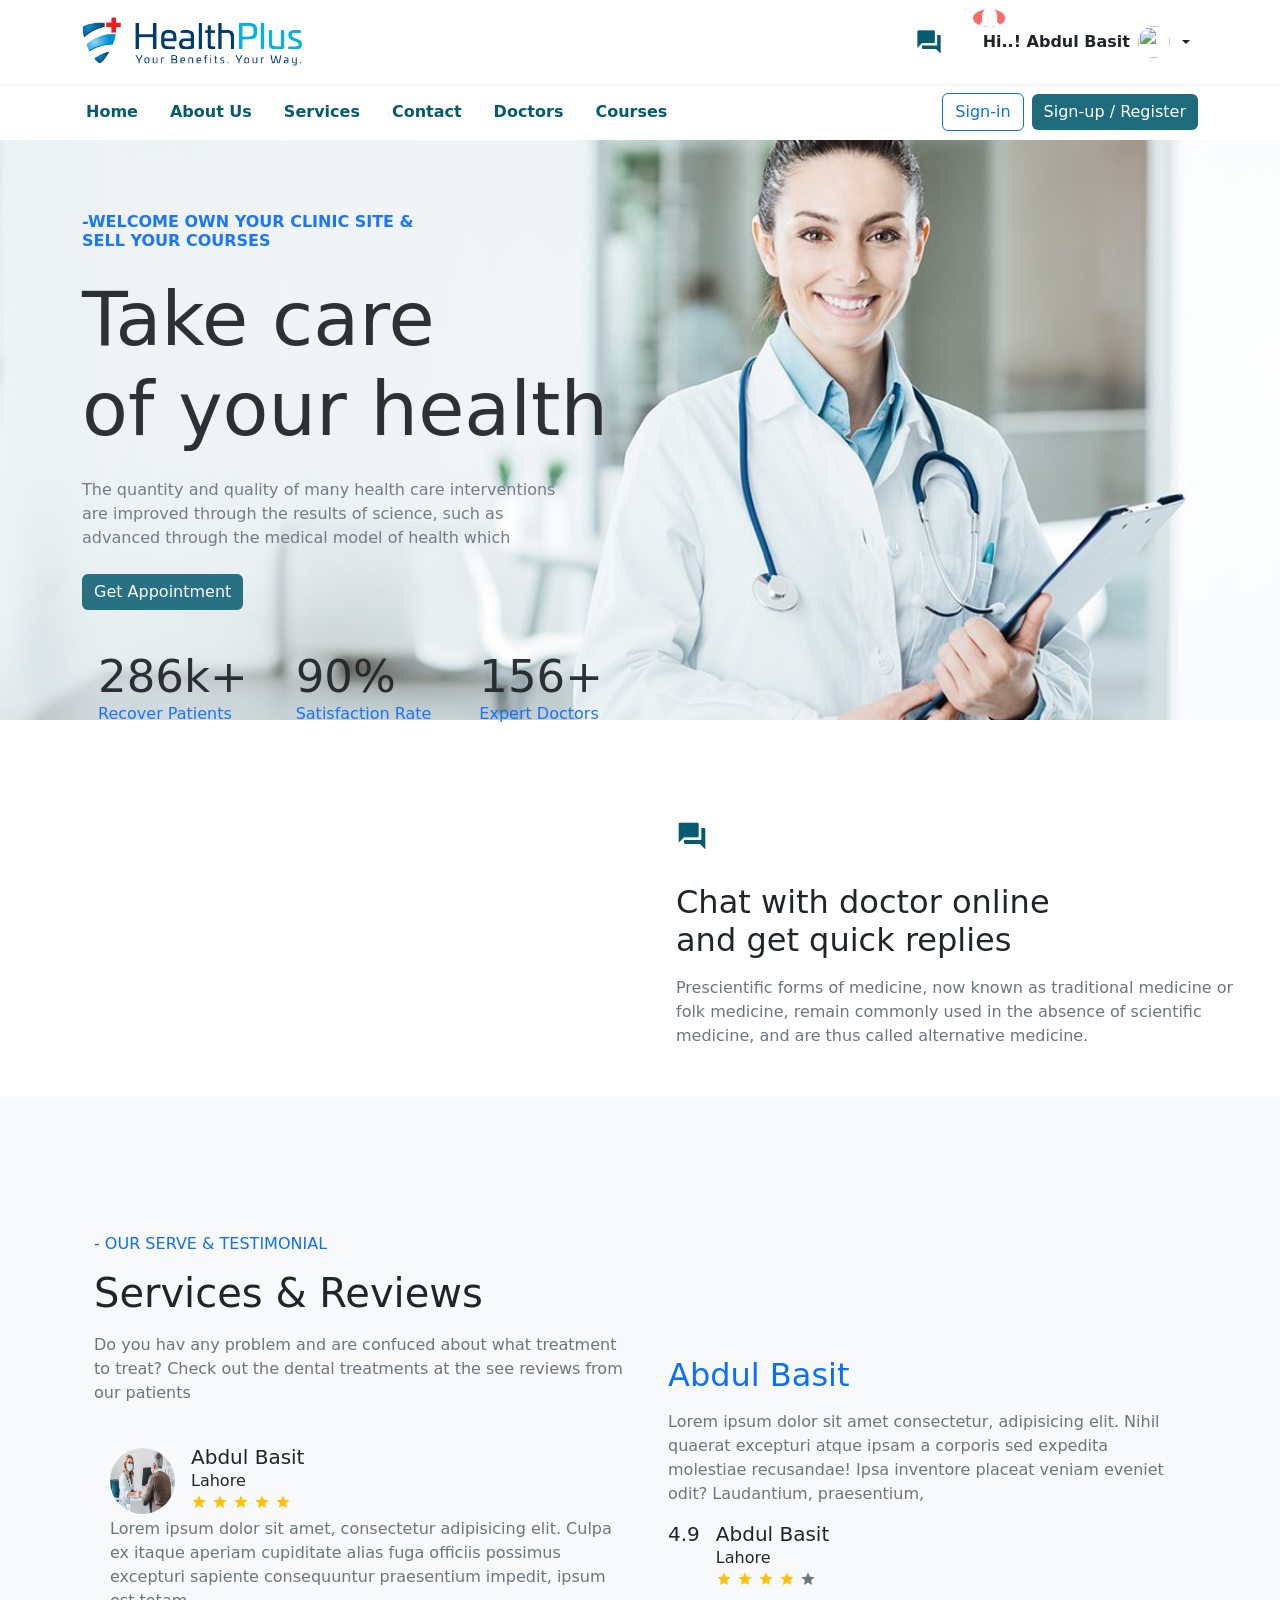
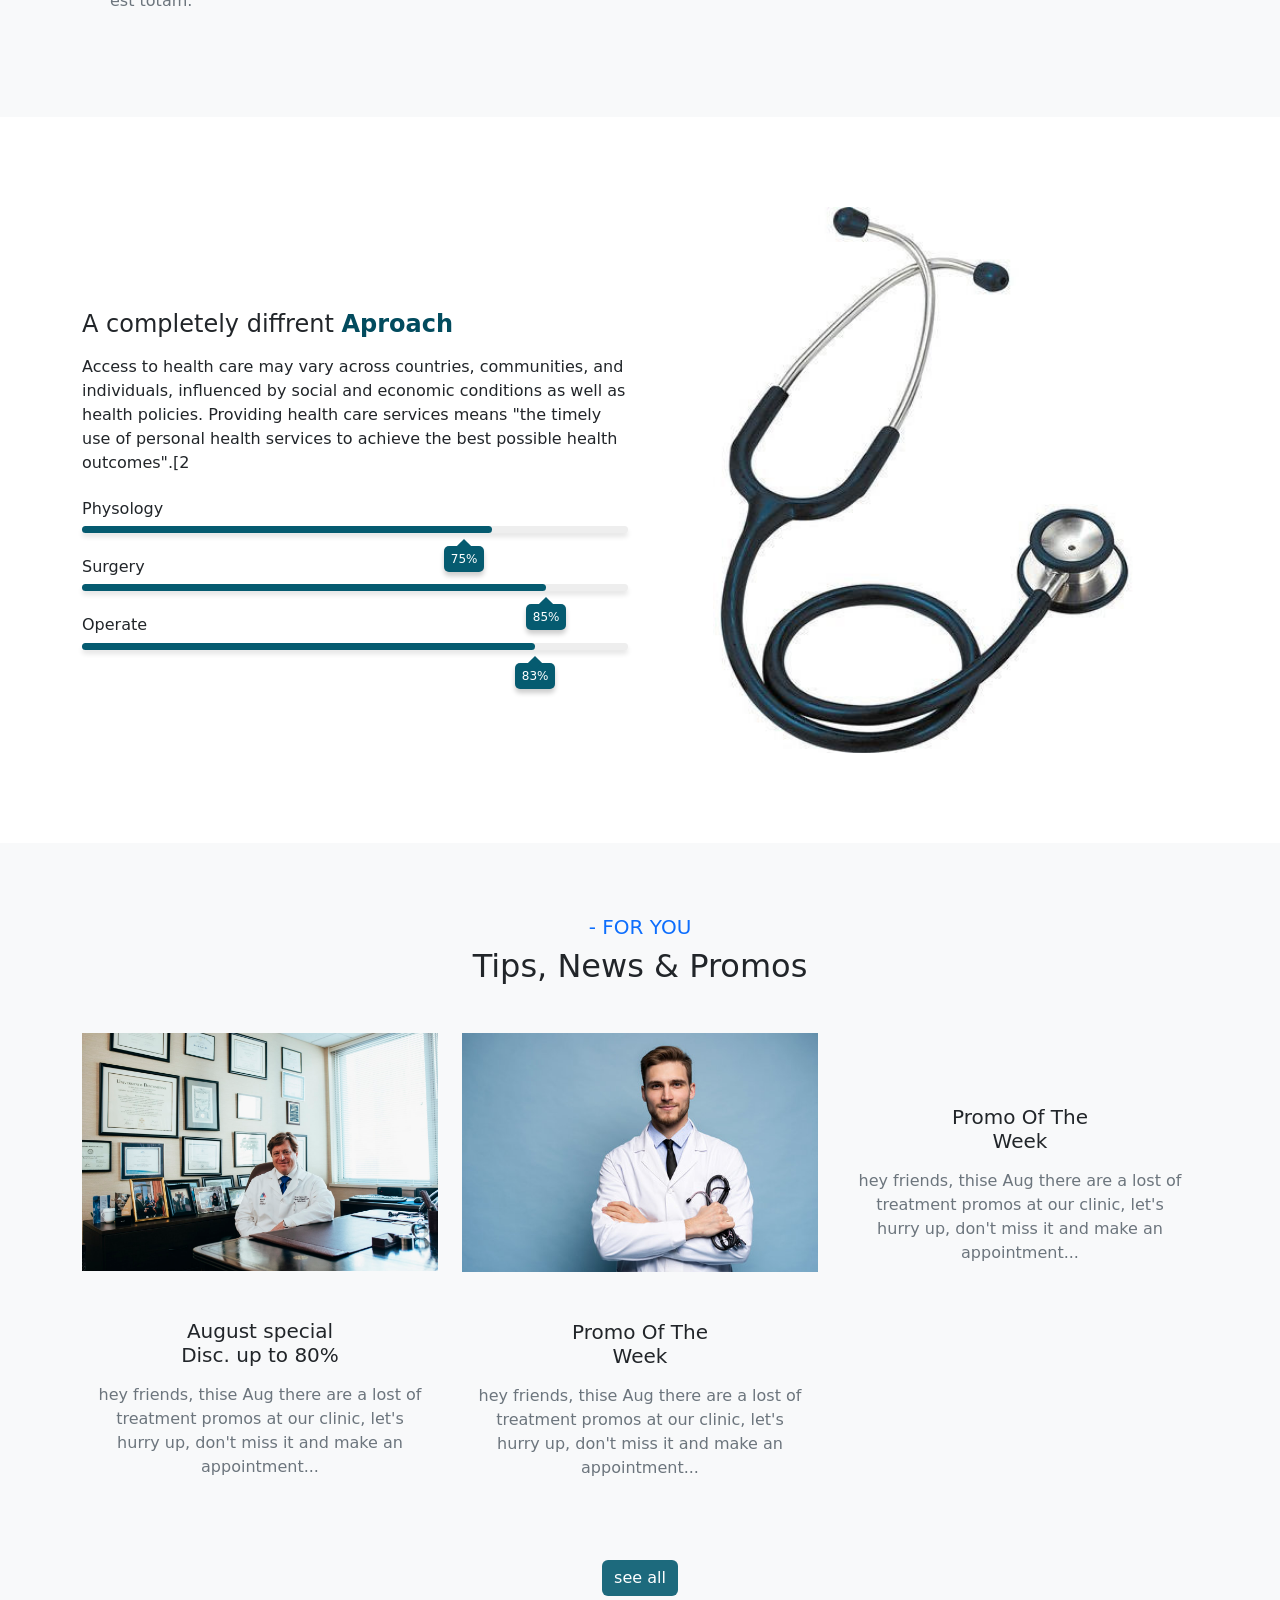
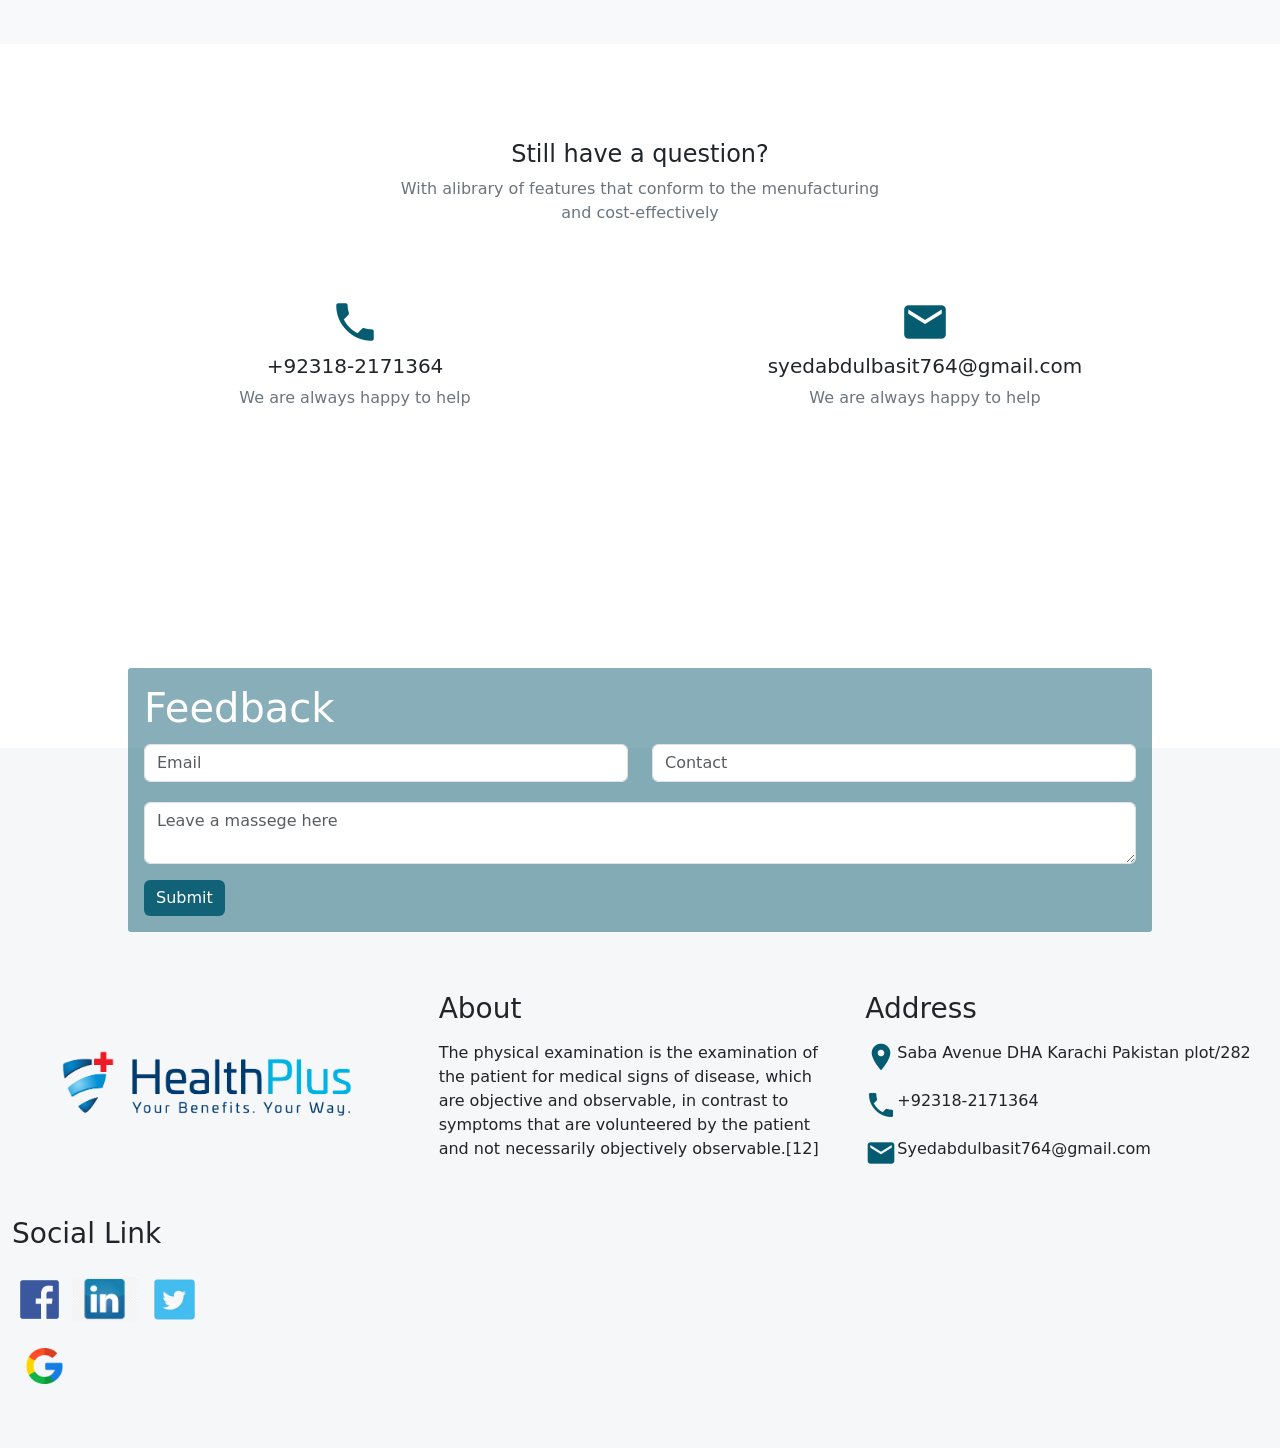
==== commit 63d9dad9: "Add Features" ====
--- a/index.html
+++ b/index.html
@@ -1,768 +1,726 @@
-<!doctype html>
-<html lang="en">
-
-<head>
-    <!-- Required meta tags -->
-    <meta charset="utf-8">
-    <meta name="viewport" content="width=device-width, initial-scale=1">
-    <link rel="stylesheet" href="https://fonts.googleapis.com/icon?family=Material+Icons">
-    <script src="https://ajax.googleapis.com/ajax/libs/jquery/3.6.0/jquery.min.js"></script>
-    <!-- Bootstrap CSS -->
-    <link href="https://cdn.jsdelivr.net/npm/bootstrap@5.0.2/dist/css/bootstrap.min.css" rel="stylesheet"
-        integrity="sha384-EVSTQN3/azprG1Anm3QDgpJLIm9Nao0Yz1ztcQTwFspd3yD65VohhpuuCOmLASjC" crossorigin="anonymous">
-    <link rel="stylesheet" href="css/index.css">
-    <link rel="stylesheet" href="css/journal.css">
-    <link rel="stylesheet" href="css/sidebar.css">
-
-
-    <title>HealthPlus</title>
-    <style>
-        .massege {
-            position: fixed;
-            /* right: 3px; */
-            right: -100%;
-            bottom: 3px;
-            transition: 1.2s;
-            box-shadow: 0 0 8px 2px rgba(0, 0, 0, 0.144);
-
-        }
-
-        .active {
-            transition: 0.9s;
-            right: 3px;
-        }
-
-        @media screen and (max-width: 550px) {
-            .massege {
-                display: none !important;
-            }
-
-        }
-    </style>
-</head>
-
-<body>
-
-    <div id="all_body" class="m-0" style="display: none;">
-
-        <!-- notification Sidebar start -->
-
-        <div style="z-index: 103100; top: 0%; opacity: 0.5; width: 100%; height: 100%; position: fixed; background-color: black; display: none;"
-            id="overay"></div>
-
-        <div id="mySidenav" class="sidenav">
-            <div class="p-3">
-                <div class="p-2 row px-0 ">
-                    <div class="w-75 d-flex align-items-center">
-                        <h5 class="my-0">Dr. Response Alert</h5>
-                    </div>
-                    <div class="w-25  d-flex  justify-content-end">
-                        <i onclick="closeNav()" class="material-icons fs-3  text-secondary" style="cursor: pointer;"
-                            title="Add new translation">
-                            close
-                        </i>
-                    </div>
-                </div>
-                <hr>
-                <div id="all_notification">
-
-
-                </div>
-
-
-            </div>
-
-        </div>
-
-
-
-        <!-- Notification sidebar end -->
-
-
-
-        <div class="main-navbar">
-            <header class="py-3 bg-white header-1">
-                <div class="container">
-                    <div class="row">
-                        <div class="d-flex w-25 col-sm-2 align-items-center header_1 ">
-                            <ul class="nav    justify-content-center mb-md-0">
-                                <a href="index.html">
-                                    <img src="img/logo.png" id="logo" width="230" alt="">
-                                </a>
-                            </ul>
-                        </div>
-                        <div class="w-75 justify-content-end align-items-center d-flex social-link ">
-                            <ul class="nav nav-pills">
-                                <li class="nav-item ">
-                                    <a href="#" id="searching"
-                                        class="mx-4 nav-linkd text-none d-flex align-items-center text-secondary">
-                                        <i class="material-icons fs-3"> search</i>
-                                        <input type="text" class="form-control"
-                                            style="border: none; display: none; border-bottom: 1px solid rgba(0, 52, 68, 0.575); border-radius: 0px;"
-                                            id="search" required>
-                                        <span class="search-link">search</span>
-                                    </a>
-                                </li>
-                                <li class="nav-item ">
-                                    <a href="dashboard.html"
-                                        class="nav-linkd mx-2  text-none d-flex align-items-center">
-                                        <i class="material-icons fs-3">dashboard</i>
-                                    </a>
-                                </li>
-                                <li class="nav-item ">
-                                    <a href="#" onclick="openNav()"
-                                        class="nav-linkd  r-border px-2 text-none d-flex align-items-center">
-                                        <div class="notifications">1</div>
-                                        <i class="material-icons  fs-3">notifications</i>
-                                    </a>
-                                </li>
-
-                                <li class="nav-item ">
-                                    <a href="#" class="nav-linkd r-border  text-none d-flex align-items-center">
-                                    </a>
-                                </li>
-                            </ul>
-
-                            <div class="dropdown text-end profile-img">
-                                <a href="#" class="d-block link-dark text-decoration-none dropdown-toggle"
-                                    id="dropdownUser1" data-bs-toggle="dropdown" aria-expanded="false">
-                                    <strong class="user-name">Abdul Basit</strong>
-
-                                    <img src="https://github.com/mdo.png" alt="mdo" width="38" height="38"
-                                        class="rounded-circle">
-                                </a>
-                                <ul class="mt-3 dropdown-menu text-small" aria-labelledby="dropdownUser1">
-                                    <li><a class="dropdown-item" href="#">Sign In</a></li>
-                                    <li>
-                                        <hr class="dropdown-divider">
-                                    </li>
-                                    <li><a class="dropdown-item" href="#">Sign out</a></li>
-                                </ul>
-                            </div>
-                            <i class="material-icons fs-1 menu" data-bs-toggle="offcanvas"
-                                data-bs-target="#offcanvasExample" aria-controls="offcanvasExample"
-                                style="cursor: pointer; display: none;">menu</i>
-                        </div>
-
-                    </div>
-                </div>
-            </header>
-        </div>
-
-        <!-- Header 2 -->
-        <div class="container " id="header_2">
-            <header class="py-2 header-2 bg-white ">
-                <ul class="nav">
-                    <li class="nav-item"><a href="index.html" class="nav-link other-page">HOME</a></li>
-                    <li class="nav-item"><a href="about.html" class="nav-link other-page">ABOUT US</a></li>
-                    <ul class="mt-5 d-block dropdown-menu service-drop text-small" style=" margin: 10px 201px; ">
-                        <li><a class="dropdown-item d-flex service-1" href="#">
-                                <i class=" material-icons arrow_drop_down mx-2">support_agent</i> Customer Support
-                            </a>
-                        </li>
-                        <li class="my-2"><a class="dropdown-item d-flex service-1" href="#">
-                                <i class=" material-icons arrow_drop_down mx-2">diversity_3</i> Training
-                            </a>
-                        </li>
-                        <li>
-                            <hr class="dropdown-divider">
-                        </li>
-                        <li class="my-2"><a class="dropdown-item d-flex service-1" href="#">
-                                <i class=" material-icons arrow_drop_down mx-2">bloodtype</i> Our Treatment
-                            </a>
-                        </li>
-                    </ul>
-                    <li class="nav-item" id="services"><a href="services.html"
-                            class="nav-link d-flex other-page">SERVICES
-                            <i class=" material-icons arrow_drop_down">arrow_drop_down</i>
-                        </a></li>
-                    <li class="nav-item"><a href="contact.html" class="nav-link other-page">CONTACT</a></li>
-                </ul>
-            </header>
-        </div>
-        <!-- header-2 -->
-
-
-
-        <!-- Modal -->
-
-
-
-
-
-
-        <!-- meassege -->
-
-        <div class="card text-start massege" style="z-index: 10000; width: 495px;">
-            <div class="d-flex">
-                <div class="card-body">
-                    <div class="d-flex">
-                        <h4 class="w-75">Welcome.! Abdul Basit</h4>
-                        <i class="material-icons w-25   text-end fs-2" id="remove"
-                            style="width: 20%; cursor: pointer;">close</i>
-                    </div>
-                    <div class="d-flex my-2">
-                        <h4 class="card-title " style="width: 80%;">Need help selecting a Company?</h4>
-                    </div>
-                    <p class="card-text w-75">Tell us about your project and get
-                        introduced to the best companies
-                        for your needs.</p>
-                    <a href="services.html" class="text-decoration-none">
-                        <button type="button" class="d-flex get_start align-items-center btn py-0 btn-primary">Get
-                            Started <i class="material-icons text-white fs-1">navigate_next</i></button>
-                    </a>
-                </div>
-                <img src="img/side_dr.png" class="position-absolute" style="z-index: -1; bottom: 0; right: 0;"
-                    width="280" height="200" alt="">
-            </div>
-        </div>
-
-
-        <!-- massege -->
-
-
-
-
-
-
-
-        <!-- Offcanvas Side Bar-->
-        <div class="offcanvas offcanvas-start p-0 m-0"
-            style="background: white !important; width: auto; z-index: 100000 !important;" tabindex="-1"
-            id="offcanvasExample" aria-labelledby="offcanvasExampleLabel">
-            <!-- <div class="offcanvas-body"> -->
-            <div class="offcanvas-body d-flex flex-column flex-shrink-0 m-0 text-white p-0" style="width: 280px;">
-
-                <div class="d-flex flex-column flex-shrink-0 p-3   bg-white"
-                    style="width: 280px;  height: 100vh !important;">
-                    <a href="index.html"
-                        class="d-flex align-items-center mb-3 link-dark justify-content-center text-decoration-none">
-
-                        <img src="img/logo.png" width="200" alt="">
-                    </a>
-                    <hr class="bg-dark mt-0">
-                    <ul class="nav nav-pills flex-column mb-auto">
-                        <li class="nav-item">
-                            <a href="index.html" class="d-flex align-items-center my-3 nav-link side-link link-dark"
-                                aria-current="page">
-                                <svg class="bi me-2" width="16" height="16">
-                                    <use xlink:href="#home"></use>
-                                </svg>
-                                <i class="material-icons fs-2">home</i><span class="mx-3"> Home</span>
-                            </a>
-                        </li>
-                        <li>
-                            <a href="about.html" class="d-flex align-items-center my-3 nav-link side-link link-dark">
-                                <svg class="bi me-2" width="16" height="16">
-                                    <use xlink:href="#speedometer2"></use>
-                                </svg>
-                                <i class="material-icons fs-2">dashboard</i> <span class="mx-3">About Us</span>
-                            </a>
-                        </li>
-                        <li>
-                            <a href="services.html" class="d-flex align-items-center my-3 nav-link side-link link-dark">
-                                <svg class="bi me-2" width="16" height="16">
-                                    <use xlink:href="#table"></use>
-                                </svg>
-                                <i class="material-icons fs-2">note_alt</i> <span class="mx-3">Services</span>
-                            </a>
-                        </li>
-                        <li>
-                            <a href="contact.html" class="d-flex align-items-center my-3 nav-link side-link link-dark">
-                                <svg class="bi me-2" width="16" height="16">
-                                    <use xlink:href="#grid"></use>
-                                </svg>
-                                <i class="material-icons fs-2">support_agent</i> <span class="mx-3">Contact</span>
-                            </a>
-                        </li>
-
-
-                    </ul>
-                    <hr class="bg-dark">
-                    <div class="dropdown">
-                        <a href="#" class="d-flex align-items-center link-dark text-decoration-none dropdown-toggle"
-                            id="dropdownUser2" data-bs-toggle="dropdown" aria-expanded="false">
-                            <img src="https://github.com/mdo.png" alt="" width="32" height="32"
-                                class="rounded-circle me-2">
-                            <strong>Abdul Basit</strong>
-                        </a>
-                        <ul class="dropdown-menu text-small shadow" aria-labelledby="dropdownUser2">
-                            <li><a class="dropdown-item" href="#">Sign in</a></li>
-                            <li>
-                                <hr class="dropdown-divider">
-                            </li>
-                            <li><a class="dropdown-item" href="#">Sign out</a></li>
-                        </ul>
-                    </div>
-                </div>
-
-            </div>
-
-        </div>
-
-
-
-
-
-
-
-        <!-- <div class="container"> -->
-        <div id="home-banner" class="d-flex ">
-            <!-- <img src="img/home-bg.png" class="w-100" alt=""> -->
-            <div class="container">
-                <div class="w-50 mt-5  position-absolute text-heading">
-                    <h1>The Best <span>Doctor</span></h1>
-                    <h2>GivesThe Least</h2>
-                    <h2>Medicines</h2>
-                    <p class="text-secondary">The quantity and quality of many health care interventions are improved
-                        through the results of science, such as advanced through the medical model of health which
-                        focuses on the eradication of illness through diagnosis and effective treatment.</p>
-                    <a href="appointment.html" class="banner-btn">
-                        <button class="btn btn-primary">Set Appointment</button>
-                    </a>
-                </div>
-            </div>
-        </div>
-
-
-
-        <!-- Services Suggested -->
-        <div class="container">
-            <div class="row py-3 m-0">
-                <div class="col-md-4">
-                    <div class="card p-3 text-start">
-                        <div class="d-flex align-items-center ">
-                            <i class="material-icons ">alarm</i>
-                            <h5 class="mx-4">24/7 Service's</h5>
-                        </div>
-                        <p class="card-text my-2">Lorem ipsum dolor, sit amet consectetur Lorem ipsum dolor sit amet.
-                        </p>
-                    </div>
-                </div>
-                <div class="col-md-4">
-                    <div class="card p-3 text-start">
-                        <div class="d-flex align-items-center ">
-                            <i class="material-icons ">medical_services</i>
-                            <h5 class="mx-4">Care Service's</h5>
-                        </div>
-                        <p class="card-text my-2">Lorem ipsum dolor, sit amet consecteturconsectetur Lorem ipsum dolor
-                            sit
-                        </p>
-
-                    </div>
-                </div>
-                <div class="col-md-4">
-                    <div class="card p-3 text-start">
-                        <div class="d-flex align-items-center ">
-                            <i class="material-icons ">vaccines</i>
-                            <h5 class="mx-4">Emergancy</h5>
-                        </div>
-                        <p class="card-text my-2">Lorem ipsum dolor, sit amet consectetur Lorem ipsum dolor sit amet.
-                        </p>
-                    </div>
-                </div>
-            </div>
-
-
-
-            <!-- 2nd Heading page` -->
-            <div class="row my-5 mx-0">
-                <div class="col-md-6">
-                    <img src="img/tool_1.jpg" width="100%" alt="">
-                </div>
-                <div class="col-md-6 my-auto mt-5">
-                    <h4>A completely diffrent <b style="color: rgb(2, 75, 94);">Aproach</b></h4>
-                    <p class="my-3">Access to health care may vary across countries, communities, and individuals,
-                        influenced by social and economic conditions as well as health policies. Providing health care
-                        services means "the timely use of personal health services to achieve the best possible health
-                        outcomes".[2</p>
-
-                    <!-- Bar_1 -->
-                    <h6 class="mt-4">Physology</h6>
-                    <div class="progress-container " data-percentage='70'>
-                        <div class="progress"></div>
-                        <div class="percentage">75%</div>
-                    </div>
-
-                    <!-- Bar_2 -->
-                    <h6 class="mt-4">Surgery</h6>
-                    <div class="progress-container" data-percentage='70'>
-                        <div class="progress progress-1"></div>
-                        <div class="percentage percentage-1">85%</div>
-                    </div>
-
-                    <!-- Bar_3 -->
-                    <h6 class="mt-4">Operate</h6>
-                    <div class="progress-container progress-3" data-percentage='70'>
-                        <div class="progress progress-2"></div>
-                        <div class="percentage percentage-2">83%</div>
-                    </div>
-
-                </div>
-            </div>
-
-
-            <div class="row my-3 mx-0">
-                <div class="col-md-6 my-auto">
-                    <h4>We work with the <b style="color: rgb(2, 75, 94);">Best</b></h4>
-                    <p class="my-3">Health care or healthcare is the improvement of health via the prevention,
-                        diagnosis, treatment, amelioration, or cure of disease, illness, injury, and other physical and
-                        mental impairments in people. Health care is delivered by health professionals and allied health
-                        fields. Medicine, dentistry, pharmacy, midwifery, nursing, </p>
-                    <button type="button" class="btn btn-primary my-2">View Appointment</button>
-                </div>
-                <div class="col-md-6">
-                    <img src="img/img_1.jpg" class="border-radius" width="100%" alt="">
-                </div>
-            </div>
-
-
-            <!-- Our Doctor Section Card -->
-            <div style="margin-top: 110px;">
-                <div class="mt-5 mb-3">
-                    <h1 class="text-center">Our Doctors</h1>
-                </div>
-                <div class="row">
-                    <div class="col-md-4">
-                        <div class="card my-3 text-start border-radius p-2  bg-light">
-                            <img class="card-img-top border-radius" src="img/doctor-1.jpeg" alt="Title">
-                            <div class="card-body">
-                                <h4 class="card-title">Skin Specialist</h4>
-                                <h6>Dr. Smith</h6>
-                                <p class="card-text p-0 m-0 text-secondary">Health systems are organizations established
-                                    to meet the health needs of targeted populations. According to the World Health</p>
-
-                            </div>
-                        </div>
-                    </div>
-
-                    <div class="col-md-4">
-                        <div class="card my-3 text-start border-radius p-2  bg-light">
-                            <img class="card-img-top border-radius" src="img/doctor-2.jpeg" alt="Title">
-                            <div class="card-body">
-                                <h4 class="card-title">Physology</h4>
-                                <h6>Dr. Haya</h6>
-                                <p class="card-text p-0 m-0 text-secondary"> According to the World Health Organization
-                                    (WHO), According to the World Health Organization (WHO), According to the World
-                                    Health </p>
-
-                            </div>
-                        </div>
-                    </div>
-
-                    <div class="col-md-4">
-                        <div class="card my-3 text-start border-radius p-2  bg-light">
-                            <img class="card-img-top border-radius" src="img/doctor-3.jpeg" alt="Title">
-                            <div class="card-body">
-                                <h4 class="card-title">Neurosurgeon</h4>
-                                <h6>Dr. Muntaha</h6>
-                                <p class="card-text p-0 m-0 text-secondary">An efficient health care system can
-                                    contribute to a significant part of a country's economy, development, and
-                                    industrialization. </p>
-                            </div>
-                        </div>
-                    </div>
-
-
-                </div>
-            </div>
-            <!-- Services Suggested -->
-
-            <!-- About Us -->
-
-
-
-
-            <!-- Our Doctor Section Card -->
-            <div style="margin-top: 50px;">
-                <div class="mt-5 mb-3">
-                    <h1 class="text-center">The Medical Specialist</h1>
-                    <p class="text-center">Lorem ipsum dolor sit amet, consectetur adipisicing elit. Unde porro,
-                        voluptates
-                        nostrum sint reiciendis repellat suscipit magni aut quas corrupti fugiat fuga itaque excepturi
-                        debitis iste? Dolore, voluptatum! Aliquam, aliquid?</p>
-                </div>
-                <div class="row mx-0 mt-0">
-                    <div class="col-lg-3">
-                        <div class="card my-3 text-start border-radius p-2  bg-light">
-                            <img class="card-img-top border-radius" src="img/doctor-4.jpeg" alt="Title">
-                            <div class="card-body text-center">
-                                <h4 class="card-title">Heart Surgeon</h4>
-                                <h6>Dr. Robert Smith</h6>
-                            </div>
-                            <div class="text-center mb-2 mx-2">
-                                <a href="appointment.html">
-                                    <button type="button" class="btn btn-primary w-100">Book An Appoitment</button>
-                                </a>
-                            </div>
-                        </div>
-                    </div>
-
-                    <div class="col-lg-3">
-                        <div class="card my-3 text-start border-radius p-2  bg-light">
-                            <img class="card-img-top border-radius" src="img/doctor-5.jpeg" alt="Title">
-                            <div class="card-body text-center">
-                                <h4 class="card-title">Cancer Specialist</h4>
-                                <h6>Dr. Kite Midly</h6>
-                            </div>
-                            <div class="text-center mb-2 mx-2">
-                                <a href="appointment.html">
-                                    <button type="button" class="btn btn-primary w-100">Book An Appoitment</button>
-                                </a>
-                            </div>
-                        </div>
-                    </div>
-
-                    <div class="col-lg-3">
-                        <div class="card my-3 text-start border-radius p-2  bg-light">
-                            <img class="card-img-top border-radius" src="img/doctor-6.jpeg" alt="Title">
-                            <div class="card-body text-center">
-                                <h4 class="card-title">Family Physician</h4>
-                                <h6>Dr. Will Smith</h6>
-                            </div>
-                            <div class="text-center mb-2 mx-2">
-                                <a href="appointment.html">
-                                    <button type="button" class="btn btn-primary w-100">Book An Appoitment</button>
-                                </a>
-                            </div>
-                        </div>
-                    </div>
-
-                    <div class="col-lg-3">
-                        <div class="card my-3 text-start border-radius p-2  bg-light">
-                            <img class="card-img-top border-radius" src="img/doctor-3.jpeg" alt="Title">
-                            <div class="card-body">
-                                <h4 class="card-title">Senior Nurse</h4>
-                                <h6>Dr. Alex Furgeon</h6>
-                            </div>
-                            <div class="text-center mb-2 mx-2">
-                                <a href="appointment.html">
-                                    <button type="button" class="btn btn-primary w-100">Book An Appoitment</button>
-                                </a>
-                            </div>
-                        </div>
-                    </div>
-
-                </div>
-            </div>
-            <!-- Services Suggested -->
-
-
-        </div>
-
-
-
-        <!-- footer -->
-
-        <footer>
-            <div class=" px-0 py-0 mt-5 bg-light footer" id="hanging-icons">
-                <div id="feedback">
-                    <div class="card feedback text-start ">
-                        <div class="card-body">
-                            <h1 class="text-white">Feedback</h1>
-                            <form>
-                                <div class="mb-3  row">
-                                    <div class="col-sm-6">
-
-                                        <input type="email" class="my-1 form-control" placeholder="Email"
-                                            id="exampleInputEmail1" aria-describedby="emailHelp">
-                                    </div>
-                                    <div class="col-sm-6">
-
-                                        <input type="email" class="my-1 form-control" placeholder="Contact"
-                                            id="exampleInputEmail1" aria-describedby="emailHelp">
-                                    </div>
-
-                                </div>
-                                <div class="mb-3">
-                                    <textarea class="form-control" placeholder="Leave a massege here"
-                                        id="floatingTextarea"></textarea>
-                                </div>
-
-                                <button type="submit" class="btn btn-primary"
-                                    >Submit</button>
-                            </form>
-                        </div>
-                    </div>
-                </div>
-                <div class="row g-4 m-0 py-5 row-cols-1 row-cols-lg-3" style="margin-top: -100px !important;">
-                    <div class="col-md-3 d-flex align-items-center justify-content-center">
-                        <div class=" text-center">
-                            <a href="index.html" class="text-decoration-none">
-                                <img src="img/logo.png" width="75%" alt="">
-                            </a>
-                        </div>
-                    </div>
-
-                    <div class="col-md-3  d-flex align-items-start">
-                        <div class="">
-                            <h2 class="py-2">About</h2>
-                            <p>The physical examination is the examination of the patient for medical signs of disease,
-                                which are objective and observable, in contrast to symptoms that are volunteered by the
-                                patient and not necessarily objectively observable.[12]
-                            </p>
-                        </div>
-                    </div>
-                    <div class="col-md-3 d-flex align-items-start">
-
-                        <div class="">
-                            <h2 class="py-2">Address</h2>
-                            <p class="d-flex "><i class="material-icons fs-2 ">location_on</i> Saba Avenue
-                                DHA Karachi Pakistan plot/282</p>
-                            <p class="d-flex "><i class="material-icons fs-2 ">call</i> +92318-2171364</p>
-                            <p class="d-flex "><i class="material-icons fs-2 ">mail</i>Syedabdulbasit764@gmail.com</p>
-                        </div>
-                    </div>
-                    <div class="col-md-3 d-flex align-items-start">
-
-                        <div class="">
-                            <h2 class="py-2">Social Link</h2>
-                            <div>
-                                <a class="text-decoration-none" href="https://www.facebook.com" target="_blank">
-                                    <img src="img/facebook.png" width="55" alt="">
-                                </a>
-                                <a class="text-decoration-none" href="https://www.linkedin.com" target="_blank">
-                                    <img src="img/link.png" width="65" alt="">
-                                </a>
-                                <a class="text-decoration-none" href="https://www.twitter.com" target="_blank">
-                                    <img src="img/twitter.png" width="65" alt="">
-                                </a>
-                            </div>
-                            <div class="my-3">
-
-                                <a class="text-decoration-none" href="https://www.google.com" target="_blank">
-                                    <img src="img/google.png" width="65" alt="">
-                                </a>
-                            </div>
-                        </div>
-                    </div>
-                </div>
-                <hr>
-                <div class="container d-flex align-items-center justify-content-center">
-                    <a href="" class="mb-3 mx-1 d-flex align-items-center justify-content-center">
-                        Copyright@
-                    </a>
-
-                    <p>Copy right ishue</p>
-                </div>
-            </div>
-        </footer>
-
-    </div>
-
-    <div class="spinner">
-        <div class="spinner-border text-info" role="status">
-        </div>
-        <!-- <span class="fs-5 text-secondary mx-2">Loading...</span> -->
-    </div>
-
-    <audio src="img/tune.mp3" id="tune"></audio>
-
-    <script src="Script/sidebar.js"></script>
-
-    <!-- Option 1: Bootstrap Bundle with Popper -->
-    <script src="https://cdn.jsdelivr.net/npm/bootstrap@5.0.2/dist/js/bootstrap.bundle.min.js"
-        integrity="sha384-MrcW6ZMFYlzcLA8Nl+NtUVF0sA7MsXsP1UyJoMp4YLEuNSfAP+JcXn/tWtIaxVXM"
-        crossorigin="anonymous"></script>
-    <script src="Script/navbar.js"></script>
-
-
-</body>
-
-
-<script>
-
-    let counter3 = 1;
-    setInterval(() => {
-        let notifications = document.querySelector('.notifications').innerHTML = counter3
-
-        if (counter3 == 9) {
-            counter3 = 0;
-        }
-
-        counter3++;
-    }, 6000);
-
-
-    setInterval(() => {
-        $('.spinner').hide();
-        $('#all_body').show();
-    }, 900);
-
-    let obj = [
-        {
-            subject: 'Science of Sleep',
-            date: 'Today',
-            dsc: `how it determines our mental and physical health. It explores the neuroscience of sleep and
-                            cultural, social, and political aspects of how people view sleep and are affected by sleep.`
-        },
-        {
-            subject: 'Dosage Use',
-            date: '20/08/2022',
-            dsc: `
-                            The dose of this medicine will be different for different patients. Follow your doctor's orders or the directions on the label. The following information includes only the average doses`
-        },
-        {
-            subject: 'Body Pain',
-            date: '25/05/2022',
-            dsc: `  Take this medication by mouth as directed by your doctor, usually every 6 hours. If you have stomach upset while taking this medication, take it with food or milk.`
-        }
-    ]
-
-
-    let counter = 1;
-    for (let i = 0; i < obj.length; i++) {
-        const element = obj[i];
-
-
-
-        let notification_html = `
-    <div class="mt-3" id='noti-${counter}'>
-                <div  class="border text-left w-100 radius-10 notification-card my-2" >
-                    <div class="">
-                        <div class="row px-3 mt-2  text-secondary" style="font-size: 18px !important;">
-                            <div class="w-75">
-                                <small class="">${element.subject}</small>
-                            </div>
-
-                            <div class="w-25  d-flex justify-content-end align-items-center">
-
-
-                                <i class="material-icons mk-pointer" id='noti1-${counter}' style="font-size: 18px;">cancel</i>
-                            </div>
-                        </div>
-                        <small class="mx-3 mt-1 font-size text-secondary">${element.date}</small>
-                    </div>
-                    <div class="card-body py-3 pt-2 my-0">
-                        <p class="card-text" style="    font-size: 12px !important;">${element.dsc}
-                        </p>
-                        <p class='m-0 p-0'>Go to page</p>
-                    </div>
-                </div>
-            </div>
-    
-    `
-
-        document.getElementById('all_notification').innerHTML += notification_html
-
-        counter++;
-    }
-
-    let inter = setInterval(() => {
-        $('.massege').addClass('active')
-    }, 5000);
-
-    $('#remove').click(function () {
-        $('.massege').removeClass('active')
-        clearInterval(inter)
-    })
-
-
-    $('#searching').click(function () {
-        $('#search').show(150);
-    });
-
-
-</script>
-
+<!doctype html>
+<html lang="en">
+
+<head>
+    <!-- Required meta tags -->
+    <meta charset="utf-8">
+    <meta name="viewport" content="width=device-width, initial-scale=1">
+    <link rel="stylesheet" href="https://fonts.googleapis.com/icon?family=Material+Icons">
+    <script src="https://ajax.googleapis.com/ajax/libs/jquery/3.6.0/jquery.min.js"></script>
+    <!-- Bootstrap CSS -->
+    <link href="https://cdn.jsdelivr.net/npm/bootstrap@5.0.2/dist/css/bootstrap.min.css" rel="stylesheet"
+        integrity="sha384-EVSTQN3/azprG1Anm3QDgpJLIm9Nao0Yz1ztcQTwFspd3yD65VohhpuuCOmLASjC" crossorigin="anonymous">
+    <link rel="stylesheet" href="css/index.css">
+    <link rel="stylesheet" href="css/journal.css">
+    <link rel="stylesheet" href="css/sidebar.css">
+
+
+    <title>HealthPlus</title>
+    <style>
+        .massege {
+            position: fixed;
+            /* right: 3px; */
+            /* bottom: -1000px; */
+            right: -100%;
+            transition: 1s;
+            box-shadow: 0px 5px 15px 0px rgba(3, 113, 156, 0.253);
+        }
+
+        .active {
+            transition: all 1s cubic-bezier(0.99, -0.100, 0.265, 1.58);
+            right: 20px;
+            bottom: 20px;
+        }
+
+        @media screen and (max-width: 550px) {
+            .massege {
+                display: none !important;
+            }
+
+        }
+    </style>
+</head>
+
+<body>
+
+
+
+    <!-- notification Sidebar start -->
+    <div style="z-index: 103100; top: 0%; opacity: 0.5; width: 100%; height: 100%; position: fixed; background-color: black; display: none;"
+        id="overay"></div>
+    <div id="mySidenav" class="sidenav">
+        <div class="p-3">
+            <div class="p-2 row px-0 ">
+                <div class="w-75 d-flex align-items-center">
+                    <h5 class="my-0">Dr. Response Alert</h5>
+                </div>
+                <div class="w-25  d-flex  justify-content-end">
+                    <i onclick="closeNav()" class="material-icons fs-3  text-secondary" style="cursor: pointer;"
+                        title="Add new translation">
+                        close
+                    </i>
+                </div>
+            </div>
+            <hr>
+            <div id="all_notification">
+                <div class="mt-3" id='noti_2-1'>
+                    <div class="border text-left w-100 radius-10 notification-card my-2">
+                        <div class="">
+                            <div class="row px-3 mt-2  text-secondary" style="font-size: 18px !important;">
+                                <div class="w-75">
+                                    <small class="">Course Update</small>
+                                </div>
+                                <div class="w-25  d-flex justify-content-end align-items-center">
+                                    <i class="material-icons mk-pointer" onclick=`remove(1)`
+                                        id='noti1-1' style="font-size: 18px;">cancel</i>
+                                </div>
+                            </div>
+                            <small class="mx-3 mt-1 font-size text-secondary">2022</small>
+                        </div>
+                        <div class="card-body py-3 pt-2 my-0">
+                            <p class="card-text" style="font-size: 12px !important;">
+                                THANK YOU! For Contacting Us Your Registration has beed Successfull.Your Class Start 02/01/2023 Your id id is #ST551
+                            </p>
+                        </div>
+                    </div>
+                </div>
+            </div>
+        </div>
+    </div>
+
+
+
+    <!-- Notification sidebar end -->
+
+
+
+    <div class="main-navbar">
+        <header class="py-3 bg-white header-1">
+            <div class="container">
+                <div class="row">
+                    <div class="d-flex w-25 col-sm-2 align-items-center header_1 ">
+                        <ul class="nav    justify-content-center mb-md-0">
+                            <a href="index.html">
+                                <img src="img/logo.png" id="logo" width="230" alt="">
+                            </a>
+                        </ul>
+                    </div>
+                    <div class="w-75 justify-content-end align-items-center d-flex social-link ">
+                        <ul class="nav nav-pills">
+                            <li class="nav-item ">
+                                <a href="user-chatroom.html"
+                                    class="nav-linkd mx-2  text-none d-flex align-items-center">
+                                    <i class="material-icons fs-3">forum</i>
+                                </a>
+                            </li>
+                            <li class="nav-item ">
+                                <a href="#" onclick="openNav()"
+                                    class="nav-linkd  r-border px-2 text-none d-flex align-items-center">
+                                    <div id="notifications"></div>
+                                    <i class="material-icons border-end px-3 fs-3 notifications">notifications</i>
+                                </a>
+                            </li>
+
+                            <li class="nav-item ">
+                                <a href="#" class="nav-linkd r-border  text-none d-flex align-items-center">
+                                </a>
+                            </li>
+                        </ul>
+                        <div class="dropdown mx-2 user_profile_dp">
+                            <a href="#" class="d-flex align-items-center link-dark text-decoration-none dropdown-toggle"
+                                id="dropdownUser2" data-bs-toggle="dropdown" aria-expanded="false">
+                                <strong class="mx-2">Hi..! Abdul Basit</strong>
+                                <img src="https://github.com/mdo.png" alt="" width="32" height="32"
+                                    class="rounded-circle me-2">
+                            </a>
+                            <ul class="dropdown-menu text-small shadow" aria-labelledby="dropdownUser2">
+                                <li><a class="dropdown-item" href="#">Sign in</a></li>
+                                <li>
+                                    <hr class="dropdown-divider">
+                                </li>
+                                <li><a class="dropdown-item" href="#">Sign out</a></li>
+                            </ul>
+                        </div>
+
+
+                        <i class="material-icons fs-1 menu" data-bs-toggle="offcanvas"
+                            data-bs-target="#offcanvasExample" aria-controls="offcanvasExample"
+                            style="cursor: pointer; display: none;">menu</i>
+                    </div>
+
+                </div>
+            </div>
+        </header>
+    </div>
+
+    <!-- Header 2 -->
+    <div class="bg-white" style="box-shadow: 0 10px 25px 0 rgba(0, 0, 0, 0.068) ;">
+        <div class="container " id="header_2">
+            <header class=" header-2 bg-white row ">
+                <ul class="nav  col-md-8">
+                    <li class="nav-item"><a href="index.html" class="nav-link other-page py-3 active-1">Home</a></li>
+                    <li class="nav-item"><a href="about.html" class="nav-link other-page py-3">About Us</a></li>
+
+                    <li class="nav-item" id="services"><a href="services.html"
+                            class="nav-link d-flex other-page py-3">Services
+                        </a></li>
+                    <li class="nav-item">
+                        <a href="contact.html" class="nav-link other-page py-3">Contact</a>
+                    </li>
+                    <li class="nav-item">
+                        <a href="doctorSearch.html" class="nav-link other-page  py-3">Doctors</a>
+                    </li>
+                    <li class="nav-item">
+                        <a href="course.html" class="nav-link other-page  py-3 ">Courses</a>
+                    </li>
+                </ul>
+                <div class=" col-md-4 d-flex align-items-center justify-content-end">
+                    <button type="button" class="btn btn-outline-primary mx-2 text-primary sign_in">Sign-in</button>
+                    <a href="sign_up.html" class="text-decoration-none">
+                        <button type="button" class="btn btn-primary ">Sign-up / Register</button>
+                    </a>
+                </div>
+            </header>
+        </div>
+    </div>
+    <!-- header-2 -->
+
+
+
+    <div id="all_body" class="m-0" style="display: none;">
+
+        <!-- <div class="container"> -->
+        <div id="home-banner" class="d-flex w-100 bg-light">
+            <!-- <img src="img/home-bg.png" class="w-100" alt=""> -->
+            <div class="container">
+                <div class="row  py-4">
+                    <div class="col-md-7 top-headings-main   py-5 d-flex  justify-content-center align-items-center">
+                        <div class="top-headings ">
+                            <h6 class="text-primary fw-bold mb-3">-WELCOME OWN YOUR CLINIC SITE & <br> SELL YOUR COURSES
+                            </h6>
+                            <h1 class="p-0 m-0 my-4" style="font-size: 75px;">Take care <br>of your health </h1>
+                            </h1>
+                            <div class="">
+                                <p class="text-secondary my-4 w-75 font-weight-size banner-text">The quantity and
+                                    quality of many
+                                    health care
+                                    interventions are improved
+                                    through the results of science, such as advanced through the medical model of health
+                                    which</p>
+                            </div>
+                            <a href="appointment.html" class="banner-btn">
+                                <button class="btn btn-primary ">Get Appointment</button>
+                            </a>
+                            <div class=" mt-4 d-flex user-count-main">
+                                <div class="  p-3  user-count">
+                                    <h2 class="m-0 p-0" id="patients">286k+</h2>
+                                    <h6 class="m-0 p-0 text-primary">Recover Patients</h6>
+                                </div>
+                                <div class="   p-3 mx-3  user-count">
+                                    <h2 class="m-0 p-0" id="Satisfaction">90%</h2>
+                                    <h6 class="m-0 p-0 text-primary">Satisfaction Rate</h6>
+                                </div>
+                                <div class="  p-3  user-count">
+                                    <h2 class="m-0 p-0" id="Expert">156+</h2>
+                                    <h6 class="m-0 p-0 text-primary">Expert Doctors</h6>
+                                </div>
+                            </div>
+                        </div>
+                    </div>
+                    <div class="col-md-5 d-flex banner-img-main  justify-content-center align-items-center">
+                        <img src="https://themes.muffingroup.com/be/healthy/wp-content/uploads/2018/12/home_healthy_pic2.png"
+                            class="banner-img " alt="">
+                    </div>
+
+                </div>
+            </div>
+        </div>
+        <!-- Modal -->
+
+
+
+
+
+
+        <!-- meassege -->
+
+        <div class="card text-start massege" style="z-index: 10000; width: 495px;">
+            <div class="d-flex">
+                <div class="card-body">
+                    <div class="d-flex">
+                        <h4 class="w-75">Welcome.! Abdul Basit</h4>
+                        <i class="material-icons w-25   text-end fs-2" id="remove"
+                            style="width: 20%; cursor: pointer;">close</i>
+                    </div>
+                    <div class="d-flex my-2">
+                        <h4 class="card-title " style="width: 80%;">Need help selecting a Company?</h4>
+                    </div>
+                    <p class="card-text w-75">Tell us about your project and get
+                        introduced to the best companies
+                        for your needs.</p>
+                    <a href="services.html" class="text-decoration-none">
+                        <button type="button" class="d-flex get_start align-items-center btn py-0 btn-primary">Get
+                            Started <i class="material-icons text-white fs-1">navigate_next</i></button>
+                    </a>
+                </div>
+                <img src="img/side_dr.png" class="position-absolute" style="z-index: -1; bottom: 0; right: 0;"
+                    width="280" height="200" alt="">
+            </div>
+        </div>
+
+
+        <!-- massege -->
+
+
+
+
+
+
+
+        <!-- Offcanvas Side Bar-->
+        <div class="offcanvas offcanvas-start p-0 m-0"
+            style="background: white !important; width: auto; z-index: 100000 !important;" tabindex="-1"
+            id="offcanvasExample" aria-labelledby="offcanvasExampleLabel">
+            <!-- <div class="offcanvas-body"> -->
+            <div class="offcanvas-body d-flex flex-column flex-shrink-0 m-0 text-white p-0" style="width: 280px;">
+
+                <div class="d-flex flex-column flex-shrink-0 p-3   bg-white"
+                    style="width: 280px;  height: 100vh !important;">
+                    <a href="index.html"
+                        class="d-flex align-items-center mb-3 link-dark justify-content-center text-decoration-none">
+
+                        <img src="img/logo.png" width="200" alt="">
+                    </a>
+                    <hr class="bg-dark mt-0">
+                    <ul class="nav nav-pills flex-column mb-auto">
+                        <li class="nav-item">
+                            <a href="index.html" class="d-flex align-items-center my-3 nav-link side-link link-dark"
+                                aria-current="page">
+                                <svg class="bi me-2" width="16" height="16">
+                                    <use xlink:href="#home"></use>
+                                </svg>
+                                <i class="material-icons fs-2">home</i><span class="mx-3"> Home</span>
+                            </a>
+                        </li>
+                        <li>
+                            <a href="about.html" class="d-flex align-items-center my-3 nav-link side-link link-dark">
+                                <svg class="bi me-2" width="16" height="16">
+                                    <use xlink:href="#speedometer2"></use>
+                                </svg>
+                                <i class="material-icons fs-2">dashboard</i> <span class="mx-3">About Us</span>
+                            </a>
+                        </li>
+                        <li>
+                            <a href="services.html" class="d-flex align-items-center my-3 nav-link side-link link-dark">
+                                <svg class="bi me-2" width="16" height="16">
+                                    <use xlink:href="#table"></use>
+                                </svg>
+                                <i class="material-icons fs-2">note_alt</i> <span class="mx-3">Services</span>
+                            </a>
+                        </li>
+                        <li>
+                            <a href="contact.html" class="d-flex align-items-center my-3 nav-link side-link link-dark">
+                                <svg class="bi me-2" width="16" height="16">
+                                    <use xlink:href="#grid"></use>
+                                </svg>
+                                <i class="material-icons fs-2">support_agent</i> <span class="mx-3">Contact</span>
+                            </a>
+                        </li>
+                        <li>
+                            <a href="doctorSearch.html" class="d-flex align-items-center my-3 nav-link side-link link-dark">
+                                <svg class="bi me-2" width="16" height="16">
+                                    <use xlink:href="#grid"></use>
+                                </svg>
+                                <i class="material-icons fs-2">medication</i> <span class="mx-3">Doctors</span>
+                            </a>
+                        </li>
+                        <li>
+                            <a href="course.html" class="d-flex align-items-center my-3 nav-link side-link link-dark">
+                                <svg class="bi me-2" width="16" height="16">
+                                    <use xlink:href="#grid"></use>
+                                </svg>
+                                <i class="material-icons fs-2">auto_stories</i> <span class="mx-3">Courses</span>
+                            </a>
+                        </li>
+
+
+                    </ul>
+                    <hr class="bg-dark">
+                    <div class="dropdown">
+                        <a href="#" class="d-flex align-items-center link-dark text-decoration-none dropdown-toggle"
+                            id="dropdownUser2" data-bs-toggle="dropdown" aria-expanded="false">
+                            <img src="img/team-3.jpg" alt="" width="32" height="32" class="rounded-circle me-2">
+                            <strong>Abdul Basit</strong>
+                        </a>
+                        <ul class="dropdown-menu text-small shadow" aria-labelledby="dropdownUser2">
+                            <li><a class="dropdown-item" href="#">Sign in</a></li>
+                            <li>
+                                <hr class="dropdown-divider">
+                            </li>
+                            <li><a class="dropdown-item" href="#">Sign out</a></li>
+                        </ul>
+                    </div>
+                </div>
+
+            </div>
+
+        </div>
+
+
+
+
+
+
+
+
+
+
+
+        <div class="">
+            <!-- 2nd Heading page` -->
+            <div class="row my-5 mx-0">
+                <div class="col-md-6 px-0">
+                    <img src="img/chat.jpg" width="100%" alt="">
+                </div>
+                <div class="col-md-6  mt-5 d-flex align-items-center">
+
+                    <div class="px-4">
+                        <div class="chat-icon mb-4 ">
+                            <i class="material-icons fs-2 mt-1 ">forum</i>
+                        </div>
+                        <h2 class="my-3">Chat with doctor online <br> and get quick replies</h2>
+                        <p class="p-0 m-0 text-secondary font-weight-size">
+                            Prescientific forms of medicine, now known as traditional medicine or folk medicine, remain
+                            commonly used in the absence of scientific medicine, and are thus called alternative
+                            medicine.
+                        </p>
+                    </div>
+                </div>
+            </div>
+        </div>
+
+
+
+        <div class="bg-light py-5">
+            <div class="container ">
+
+                <div class="row  mx-0" style="margin-top: 90px;">
+                    <div class="col-md-6">
+
+                        <div class="">
+                            <h6 class="text-primary">- OUR SERVE & TESTIMONIAL</h6>
+                            <h1 class="my-3">Services & Reviews</h1>
+                            <p class="text-secondary m-0 p-0 font-weight-size">Do you hav any problem and are confuced
+                                about
+                                what treatment to treat? Check out the dental treatments at the see reviews from our
+                                patients</p>
+
+
+                            <div class="my-4">
+                                <div class="card-group">
+                                    <div id="review-card" class="p-3">
+                                        <div class=" d-flex align-items-center">
+                                            <img class="rounded-circle" src="img/doctor-2.jpeg" width="65" height="66"
+                                                alt="Card image cap ">
+                                            <div class="mx-3">
+                                                <h5 class="p-0 m-0">Abdul Basit</h5>
+                                                <p class="p-0 m-0 font-weight-size">Lahore</p>
+                                                <i class="material-icons text-warning fs-6">star</i>
+                                                <i class="material-icons text-warning fs-6">star</i>
+                                                <i class="material-icons text-warning fs-6">star</i>
+                                                <i class="material-icons text-warning fs-6">star</i>
+                                                <i class="material-icons text-warning fs-6">star</i>
+                                            </div>
+                                        </div>
+                                        <p class=" text-secondary">Lorem ipsum dolor sit amet, consectetur adipisicing
+                                            elit.
+                                            Culpa ex itaque aperiam cupiditate alias fuga officiis possimus excepturi
+                                            sapiente consequuntur praesentium impedit, ipsum est totam.</p>
+                                    </div>
+                                </div>
+
+                            </div>
+
+                        </div>
+
+                    </div>
+                    <div class="col-md-6 d-flex align-items-center   mt-5">
+                        <div class="right-card py-4 px-3">
+                            <!-- <img src="img/doctor-9.jpg " class="w-100" alt=""> -->
+                            <h2 class="text-primary ">Abdul Basit</h2>
+                            <p class="font-weight-size text-secondary my-3">Lorem ipsum dolor sit amet consectetur,
+                                adipisicing elit. Nihil quaerat excepturi atque ipsam a corporis sed expedita molestiae
+                                recusandae! Ipsa inventore placeat veniam eveniet odit? Laudantium, praesentium,</p>
+
+                            <div class="d-flex ">
+                                <h5 class="text-">4.9</h5>
+                                <div class="mx-3">
+                                    <h5 class="p-0 m-0 text-">Abdul Basit</h5>
+                                    <p class="p-0 m-0 font-weight-size text-">Lahore</p>
+                                    <i class="material-icons text-warning fs-6">star</i>
+                                    <i class="material-icons text-warning fs-6">star</i>
+                                    <i class="material-icons text-warning fs-6">star</i>
+                                    <i class="material-icons text-warning fs-6">star</i>
+                                    <i class="material-icons text-secondary fs-6">star</i>
+                                </div>
+                            </div>
+                        </div>
+                    </div>
+                </div>
+            </div>
+        </div>
+
+
+        <div class="container">
+            <div class="row " style="margin-top: 90px;">
+                <div class="col-md-6 d-flex align-items-center">
+                    <div>
+                        <h4>A completely diffrent <b style="color: rgb(2, 75, 94);">Aproach</b></h4>
+                        <p class="my-3">Access to health care may vary across countries, communities, and individuals,
+                            influenced by social and economic conditions as well as health policies. Providing health
+                            care
+                            services means "the timely use of personal health services to achieve the best possible
+                            health
+                            outcomes".[2</p>
+
+                        <!-- Bar_1 -->
+                        <h6 class="mt-4">Physology</h6>
+                        <div class="progress-container " data-percentage='70'>
+                            <div class="progress"></div>
+                            <div class="percentage">75%</div>
+                        </div>
+
+                        <!-- Bar_2 -->
+                        <h6 class="mt-4">Surgery</h6>
+                        <div class="progress-container" data-percentage='70'>
+                            <div class="progress progress-1"></div>
+                            <div class="percentage percentage-1">85%</div>
+                        </div>
+
+                        <!-- Bar_3 -->
+                        <h6 class="mt-4">Operate</h6>
+                        <div class="progress-container progress-3" data-percentage='70'>
+                            <div class="progress progress-2"></div>
+                            <div class="percentage percentage-2">83%</div>
+                        </div>
+                    </div>
+                </div>
+                <div class="col-md-6">
+                    <img src="img/tool_1.jpg" class="w-100" alt="">
+                </div>
+
+            </div>
+        </div>
+
+        <div class="bg-light py-5" style="margin-top: 90px;">
+            <div class="container">
+                <div class="row ">
+                    <div class="my-4">
+                        <h5 class="text-primary text-center">- FOR YOU</h5>
+                        <h2 class="text-center">Tips, News & Promos</h2>
+                    </div>
+                    <div class="col-md-4 dr-cards my-3">
+                        <div class="top-img">
+                            <img src="img/doctor-1.jpeg" class="w-100" alt="">
+                        </div>
+                        <div class="new-card py-4 my-4 text-center px-3">
+                            <h5 class="p-0 m-0">August special</h5>
+                            <h5 class="p-0 m-0">Disc. up to 80%</h5>
+                            <p class="my-3 font-weight-size text-secondary">hey friends, thise Aug there are a lost of
+                                treatment promos at our clinic, let's hurry up, don't miss it and make an appointment...
+                            </p>
+                        </div>
+                    </div>
+                    <div class="col-md-4 dr-cards my-3">
+                        <div class="top-img">
+                            <img src="img/doctor-4.jpeg" class="w-100" alt="">
+                        </div>
+                        <div class="new-card py-4 my-4 text-center px-3">
+                            <h5 class="p-0 m-0">Promo Of The</h5>
+                            <h5 class="p-0 m-0">Week</h5>
+                            <p class="my-3 font-weight-size text-secondary">hey friends, thise Aug there are a lost of
+                                treatment promos at our clinic, let's hurry up, don't miss it and make an appointment...
+                            </p>
+                        </div>
+                    </div>
+
+                    <div class="col-md-4 dr-cards my-3">
+                        <div class="top-img">
+                            <img src="img/doctor-9.jpg" class="w-100" alt="">
+                        </div>
+                        <div class="new-card py-4 my-4 text-center px-3">
+                            <h5 class="p-0 m-0">Promo Of The</h5>
+                            <h5 class="p-0 m-0">Week</h5>
+                            <p class="my-3 font-weight-size text-secondary">hey friends, thise Aug there are a lost of
+                                treatment promos at our clinic, let's hurry up, don't miss it and make an appointment...
+                            </p>
+                        </div>
+                    </div>
+
+
+
+
+                    <div class="text-center">
+                        <a href="/doctorSearch.html" class="text-decoration-none">
+                            <button type="button" class="btn btn-primary">see all</button>
+                        </a>
+                    </div>
+                </div>
+            </div>
+        </div>
+
+
+        <!-- contact card -->
+        <div class="container my-5 py-5">
+            <div class="text-center ">
+                <h4>Still have a question? </h4>
+                <p class="text-secondary">With alibrary of features that conform to the menufacturing <br> and
+                    cost-effectively</p>
+            </div>
+            <div class="row mt-5">
+                <div class="col-md-6 ">
+                    <div class="text-center contact py-4">
+                        <i class="material-icons">call</i>
+                        <h5>+92318-2171364</h5>
+                        <p class="text-secondary">We are always happy to help</p>
+                    </div>
+                </div>
+                <div class="col-md-6">
+                    <div class="text-center contact py-4">
+                        <i class="material-icons">email</i>
+                        <h5>syedabdulbasit764@gmail.com</h5>
+                        <p class="text-secondary">We are always happy to help</p>
+                    </div>
+                </div>
+            </div>
+        </div>
+
+
+
+
+
+
+        <div id="data-1"></div>
+
+        <!-- footer -->
+
+        <footer>
+            <div class=" px-0 py-0 mt-5 bg-light footer" id="hanging-icons">
+                <div id="feedback">
+                    <div class="card feedback text-start ">
+                        <div class="card-body">
+                            <h1 class="text-white">Feedback</h1>
+                            <form>
+                                <div class="mb-3  row">
+                                    <div class="col-sm-6">
+
+                                        <input type="email" class="my-1 form-control" placeholder="Email"
+                                            id="exampleInputEmail1" aria-describedby="emailHelp">
+                                    </div>
+                                    <div class="col-sm-6">
+
+                                        <input type="email" class="my-1 form-control" placeholder="Contact"
+                                            id="exampleInputEmail1" aria-describedby="emailHelp">
+                                    </div>
+
+                                </div>
+                                <div class="mb-3">
+                                    <textarea class="form-control" placeholder="Leave a massege here"
+                                        id="floatingTextarea"></textarea>
+                                </div>
+
+                                <button type="submit" class="btn btn-primary">Submit</button>
+                            </form>
+                        </div>
+                    </div>
+                </div>
+                <div class="row g-4 m-0 py-5 row-cols-1 row-cols-lg-3" style="margin-top: -100px !important;">
+                    <div class="col-md-3 d-flex align-items-center justify-content-center">
+                        <div class=" text-center">
+                            <a href="index.html" class="text-decoration-none">
+                                <img src="img/logo.png" width="75%" alt="">
+                            </a>
+                        </div>
+                    </div>
+
+                    <div class="col-md-3  d-flex align-items-start">
+                        <div class="">
+                            <h3 class="py-2">About</h3>
+                            <p>The physical examination is the examination of the patient for medical signs of disease,
+                                which are objective and observable, in contrast to symptoms that are volunteered by the
+                                patient and not necessarily objectively observable.[12]
+                            </p>
+                        </div>
+                    </div>
+                    <div class="col-md-3 d-flex align-items-start">
+
+                        <div class="">
+                            <h3 class="py-2">Address</h3>
+                            <p class="d-flex "><i class="material-icons fs-2 ">location_on</i> Saba Avenue
+                                DHA Karachi Pakistan plot/282</p>
+                            <p class="d-flex "><i class="material-icons fs-2 ">call</i> +92318-2171364</p>
+                            <p class="d-flex "><i class="material-icons fs-2 ">mail</i>Syedabdulbasit764@gmail.com</p>
+                        </div>
+                    </div>
+                    <div class="col-md-3 d-flex align-items-start">
+
+                        <div class="">
+                            <h3 class="py-2">Social Link</h3>
+                            <div>
+                                <a class="text-decoration-none" href="https://www.facebook.com" target="_blank">
+                                    <img src="img/facebook.png" width="55" alt="">
+                                </a>
+                                <a class="text-decoration-none" href="https://www.linkedin.com" target="_blank">
+                                    <img src="img/link.png" width="65" alt="">
+                                </a>
+                                <a class="text-decoration-none" href="https://www.twitter.com" target="_blank">
+                                    <img src="img/twitter.png" width="65" alt="">
+                                </a>
+                            </div>
+                            <div class="my-3">
+
+                                <a class="text-decoration-none" href="https://www.google.com" target="_blank">
+                                    <img src="img/google.png" width="65" alt="">
+                                </a>
+                            </div>
+                        </div>
+                    </div>
+                </div>
+            </div>
+        </footer>
+
+    </div>
+
+    <div class="spinner">
+        <div class="spinner-border text-info" role="status">
+        </div>
+        <!-- <span class="fs-5 text-secondary mx-2">Loading...</span> -->
+    </div>
+
+    <audio src="img/tune.mp3" id="tune"></audio>
+
+    <script src="Script/sidebar.js"></script>
+
+    <!-- Option 1: Bootstrap Bundle with Popper -->
+    <script src="https://cdn.jsdelivr.net/npm/bootstrap@5.0.2/dist/js/bootstrap.bundle.min.js"
+        integrity="sha384-MrcW6ZMFYlzcLA8Nl+NtUVF0sA7MsXsP1UyJoMp4YLEuNSfAP+JcXn/tWtIaxVXM"
+        crossorigin="anonymous"></script>
+    <script src="Script/navbar.js"></script>
+    <script src="Script/notification.js"></script>
+
+
+
+    <script>
+        $('.top-headings').fadeOut();
+
+        setTimeout(() => {
+            $('.top-headings').fadeIn(1500);
+        }, 700);
+
+        // $('#patients').html('h')
+
+    </script>
+
+</body>
+
 </html>
